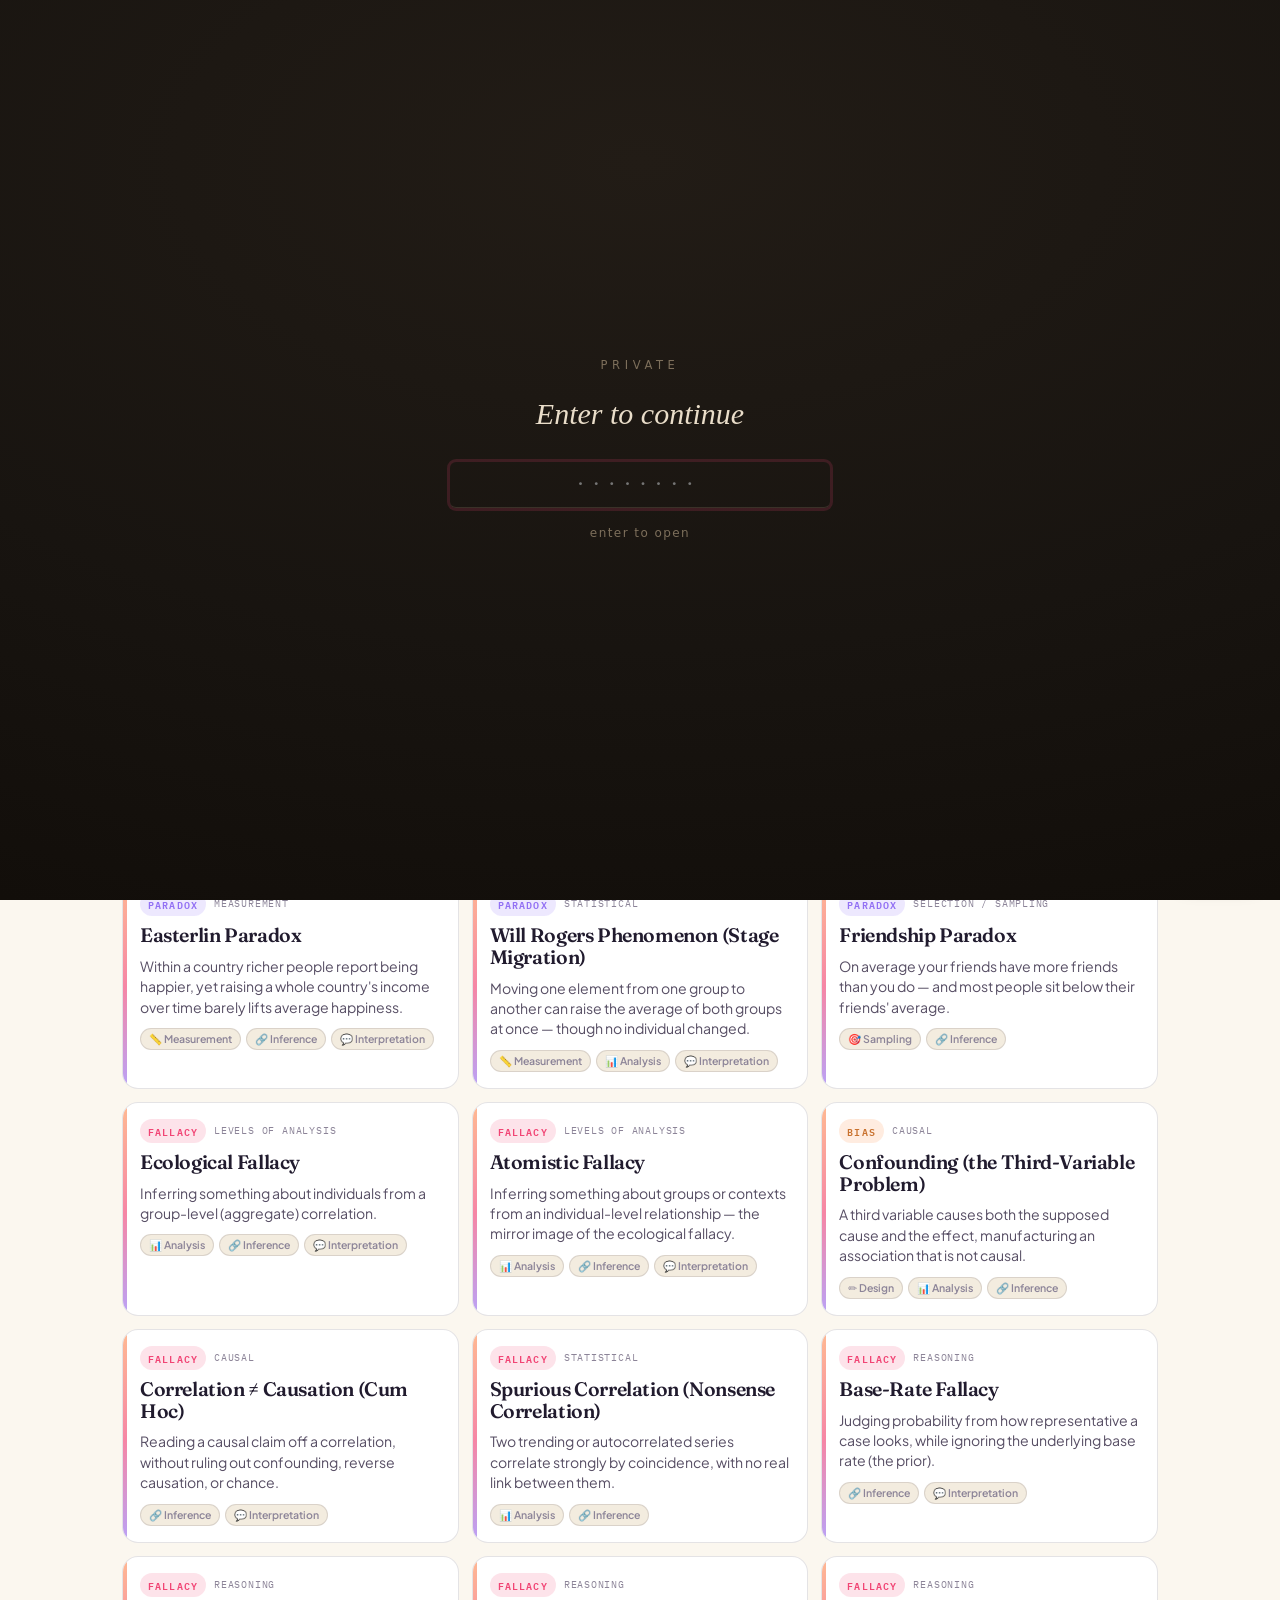
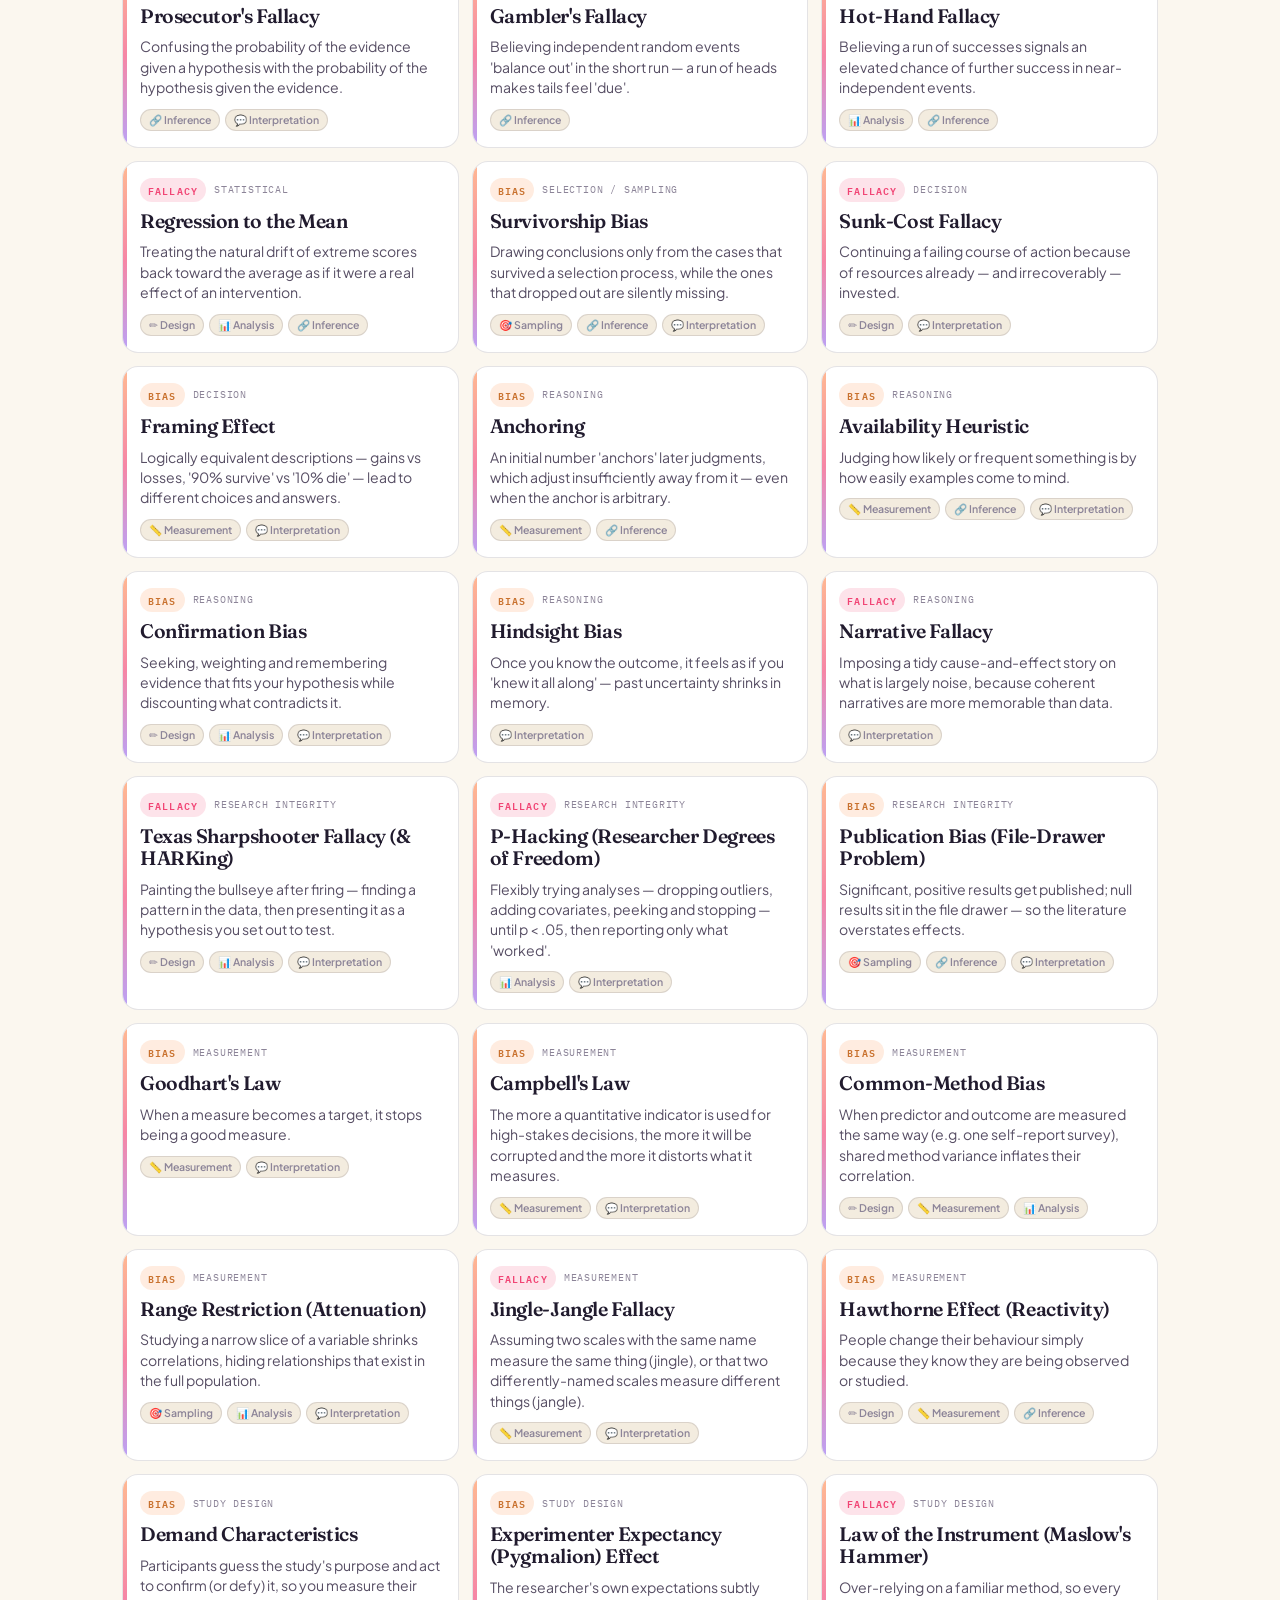
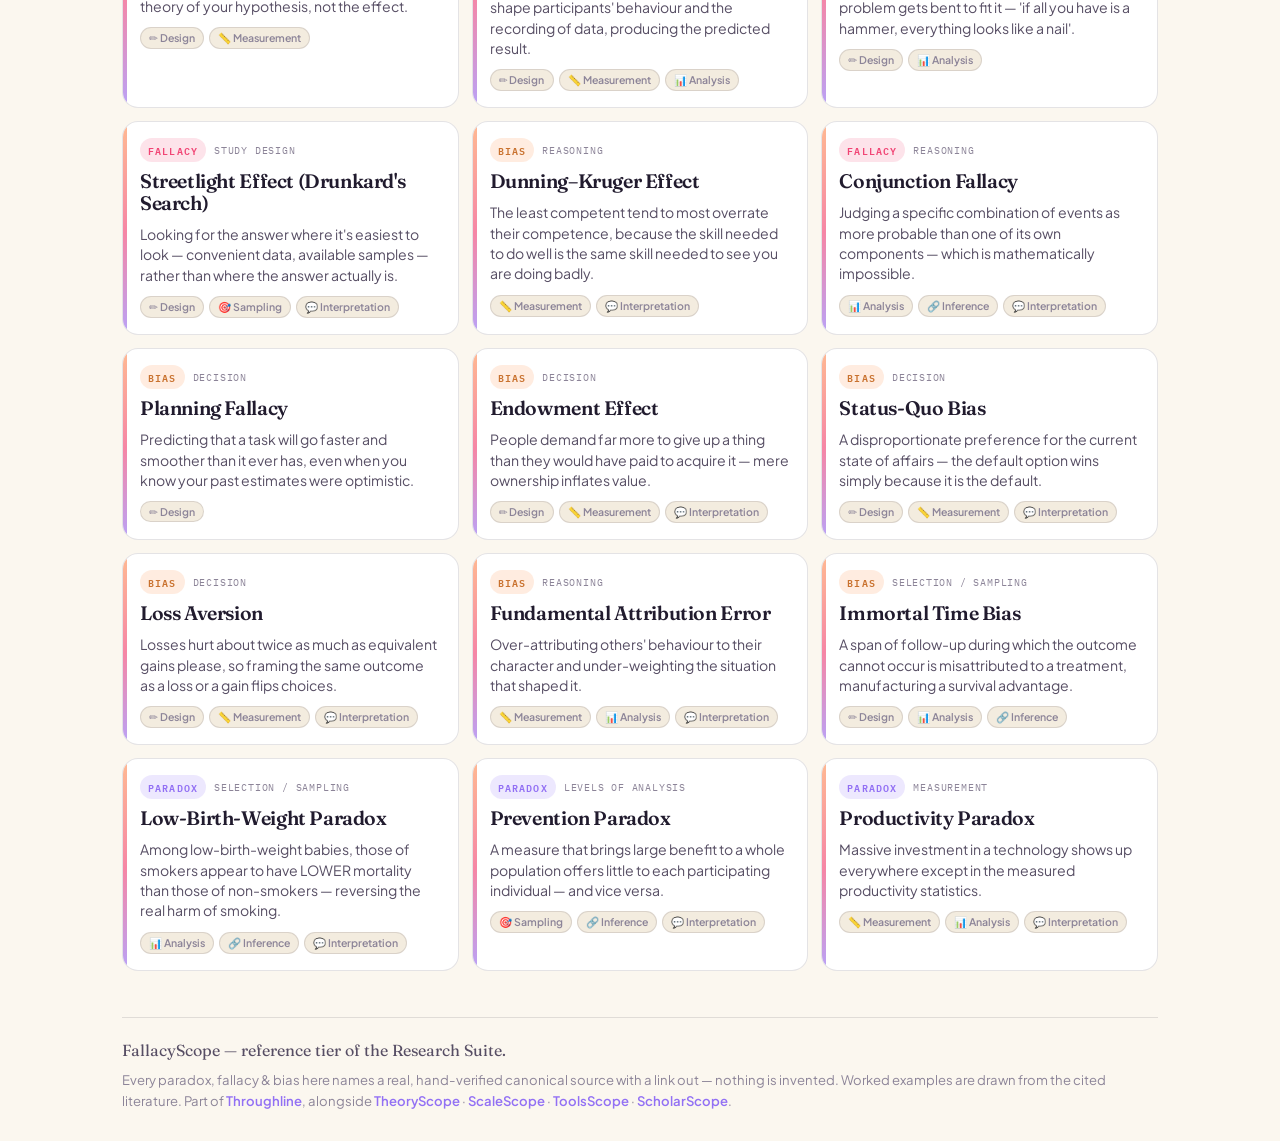
==== index.html @ 3a898a61 "syed-dynamic v3: gradient-CTA sheen sweep (suite grammar, auto-detected) + brand focus ring on input" ====
<!doctype html>
<html lang="en" data-theme="light">
<head>
<meta charset="UTF-8" />
<meta name="viewport" content="width=device-width, initial-scale=1.0, viewport-fit=cover" />
<title>FallacyScope — Paradoxes & fallacies in research</title>
<meta name="description" content="A curated, fully-cited field guide to the paradoxes, fallacies and biases that bend social-science & management research — what each trap is, a real worked example, why it happens, and how to avoid it. Reference tier of the Research Suite." />
<meta name="theme-color" content="#FBF7EF" />
<link rel="canonical" href="https://syahmedu.github.io/fallacyscope/" />
<meta property="og:type" content="website" />
<meta property="og:title" content="FallacyScope — Paradoxes &amp; fallacies in research" />
<meta property="og:description" content="A curated, fully-cited field guide to the paradoxes, fallacies and biases that bend social-science &amp; management research — what each trap is, a real example, why it happens, and how to avoid it." />
<meta property="og:url" content="https://syahmedu.github.io/fallacyscope/" />
<meta property="og:site_name" content="Syed Asrar" />
<meta name="twitter:card" content="summary" />
<meta name="twitter:title" content="FallacyScope — Paradoxes &amp; fallacies in research" />
<meta name="twitter:description" content="A fully-cited field guide to the paradoxes, fallacies &amp; biases that bend social-science &amp; management research." />
<meta name="robots" content="index, follow, max-image-preview:large" />
<meta name="author" content="Syed Ahmed" />
<script type="application/ld+json">
{
  "@context": "https://schema.org",
  "@type": "WebApplication",
  "name": "FallacyScope",
  "url": "https://syahmedu.github.io/fallacyscope/",
  "applicationCategory": "EducationalApplication",
  "operatingSystem": "Web browser",
  "description": "A curated, fully-cited field guide to the paradoxes, fallacies and biases that bend social-science and management research — what each trap is, a real worked example, why it happens, and how to avoid it.",
  "inLanguage": "en",
  "isAccessibleForFree": true,
  "author": { "@type": "Person", "name": "Syed Ahmed", "url": "https://syahmedu.github.io/nexus/" },
  "offers": { "@type": "Offer", "price": "0", "priceCurrency": "USD" }
}
</script>
<link rel="icon" href="data:image/svg+xml,<svg xmlns='http://www.w3.org/2000/svg' viewBox='0 0 32 32'><rect width='32' height='32' rx='9' fill='url(%23g)'/><text x='50%25' y='57%25' dominant-baseline='middle' text-anchor='middle' font-family='system-ui' font-weight='900' font-size='16' fill='white'>F</text><defs><linearGradient id='g' x1='0' y1='0' x2='1' y2='1'><stop offset='0%25' stop-color='%23FF9656'/><stop offset='52%25' stop-color='%23F14575'/><stop offset='100%25' stop-color='%239270F4'/></linearGradient></defs></svg>" type="image/svg+xml">
<link rel="preconnect" href="https://fonts.googleapis.com">
<link rel="preconnect" href="https://fonts.gstatic.com" crossorigin>
<link href="https://fonts.googleapis.com/css2?family=Fraunces:ital,opsz,wght,SOFT,WONK@0,9..144,400..700,0,0;1,9..144,400..600,0,1&family=Plus+Jakarta+Sans:wght@400;500;600;700;800&family=IBM+Plex+Mono:wght@400;500;600&display=swap" rel="stylesheet">
<style>
/* ════════════════════════════════════════════════════════════════
   FALLACYSCOPE — paradoxes & fallacies in social-science & management
   research. Single file, no build. Data in pitfalls.js — every entry
   is a real, hand-verified citation with a DOI/link out (nothing
   invented). Shares the Research-Suite "Throughline" design tokens.
   ════════════════════════════════════════════════════════════════ */
:root{
  --paper:#FBF7EF; --paper-2:#FFFFFF; --paper-3:#F3ECDF;
  --ink:#211B2E; --ink-soft:#574E64; --ink-faint:#8C8498;
  --line:rgba(33,27,46,.12); --line-soft:rgba(33,27,46,.07);
  --coral:#FF9656; --magenta:#F14575; --violet:#9270F4;
  --grad:linear-gradient(135deg,#FF9656 0%,#F14575 52%,#9270F4 100%);
  --grad-soft:linear-gradient(135deg,rgba(255,150,86,.14),rgba(241,69,117,.12),rgba(146,112,244,.14));
  --shadow:0 1px 2px rgba(33,27,46,.05), 0 24px 60px -28px rgba(33,27,46,.35); --shadow-sm:0 1px 2px rgba(33,27,46,.04), 0 8px 24px -14px rgba(33,27,46,.3);
}
html[data-theme="dark"]{
  --paper:#14111C; --paper-2:#1C1827; --paper-3:#241F31;
  --ink:#F4EFF8; --ink-soft:#B8AEC6; --ink-faint:#7C7389;
  --line:rgba(255,255,255,.13); --line-soft:rgba(255,255,255,.07);
  --grad-soft:linear-gradient(135deg,rgba(255,150,86,.16),rgba(241,69,117,.13),rgba(146,112,244,.18));
  --shadow:0 1px 2px rgba(0,0,0,.5), 0 24px 60px -24px rgba(0,0,0,.7); --shadow-sm:0 1px 2px rgba(0,0,0,.4), 0 8px 24px -14px rgba(0,0,0,.6);
}
*{box-sizing:border-box;margin:0;padding:0;}
html{scroll-behavior:smooth;-webkit-text-size-adjust:100%;}
body{
  font-family:'Plus Jakarta Sans',system-ui,sans-serif; color:var(--ink);
  background:
    radial-gradient(58vmax 58vmax at 10% -10%,rgba(255,150,86,.06),transparent 60%),
    radial-gradient(52vmax 52vmax at 108% 14%,rgba(146,112,244,.07),transparent 60%),
    var(--paper);
  background-attachment:fixed;
  line-height:1.6; overflow-x:hidden; -webkit-font-smoothing:antialiased; min-height:100vh;
  transition:background .4s ease,color .4s ease;
}
body::before{
  content:'';position:fixed;inset:0;z-index:1;pointer-events:none;opacity:.035;mix-blend-mode:multiply;
  background-image:url("data:image/svg+xml,%3Csvg xmlns='http://www.w3.org/2000/svg' width='160' height='160'%3E%3Cfilter id='n'%3E%3CfeTurbulence type='fractalNoise' baseFrequency='.85' numOctaves='3'/%3E%3C/filter%3E%3Crect width='100%25' height='100%25' filter='url(%23n)'/%3E%3C/svg%3E");
}
html[data-theme="dark"] body::before{mix-blend-mode:screen;opacity:.05;}
a{color:inherit;text-decoration:none;}
::selection{background:var(--magenta);color:#fff;}
button:focus-visible,a:focus-visible,input:focus-visible{outline:3px solid var(--violet);outline-offset:2px;border-radius:6px;}
.skip-link{position:fixed;top:10px;left:10px;z-index:100000;transform:translateY(-160%);transition:transform .2s ease;background:#211B2E;color:#fff;padding:10px 16px;border-radius:10px;font-weight:700;text-decoration:none;}
.skip-link:focus{transform:translateY(0);outline:3px solid var(--violet);outline-offset:2px;}
.mono{font-family:'IBM Plex Mono',monospace;}
.wrap{max-width:1080px;margin:0 auto;padding:0 22px;position:relative;z-index:2;}

/* ── Brand bar ─────────────────────────────────────────────── */
.bar{
  position:sticky;top:0;z-index:50;display:flex;align-items:center;gap:12px;
  padding:9px 22px;background:color-mix(in srgb,var(--paper) 82%,transparent);
  backdrop-filter:blur(20px) saturate(160%);border-bottom:1px solid var(--line);
}
.s-mark{width:30px;height:30px;border-radius:9px;background:var(--grad);display:grid;place-items:center;
  color:#fff;font-weight:900;font-size:15px;box-shadow:0 4px 14px -4px rgba(241,69,117,.6);animation:glow 4s ease-in-out infinite;}
@keyframes glow{0%,100%{box-shadow:0 4px 14px -4px rgba(241,69,117,.5);}50%{box-shadow:0 4px 22px -2px rgba(146,112,244,.7);}}
.bar-name{font-weight:800;letter-spacing:-.01em;font-size:15px;}
.bar-name b{background:var(--grad);-webkit-background-clip:text;background-clip:text;-webkit-text-fill-color:transparent;}
.bar-tag{font-family:'IBM Plex Mono',monospace;font-size:.62rem;letter-spacing:.12em;text-transform:uppercase;color:var(--ink-faint);}
.bar-sp{flex:1;}
.bar-link{font-size:.78rem;font-weight:600;color:var(--ink-soft);padding:6px 11px;border-radius:999px;border:1px solid var(--line);transition:.15s;}
.bar-link:hover{color:var(--ink);border-color:var(--violet);}
.theme-btn{width:34px;height:34px;border-radius:999px;border:1px solid var(--line);background:var(--paper-2);cursor:pointer;font-size:15px;color:var(--ink);transition:.15s;}
.theme-btn:hover{border-color:var(--magenta);}

/* ── Hero ──────────────────────────────────────────────────── */
.hero{padding:46px 0 22px;}
.hero .kicker{font-family:'IBM Plex Mono',monospace;font-size:.72rem;letter-spacing:.16em;text-transform:uppercase;color:var(--magenta);margin-bottom:12px;}
.hero h1{font-family:'Fraunces',serif;font-weight:600;letter-spacing:-.025em;font-size:clamp(2rem,5vw,3.1rem);line-height:1.04;max-width:18ch;font-optical-sizing:auto;text-wrap:balance;}
.hero h1 .hl{font-style:italic;font-weight:500;font-variation-settings:'SOFT' 100,'WONK' 1;background:var(--grad);-webkit-background-clip:text;background-clip:text;-webkit-text-fill-color:transparent;}
.hero p{margin-top:14px;color:var(--ink-soft);font-size:1.05rem;max-width:62ch;}

/* ── Controls ──────────────────────────────────────────────── */
.controls{margin:18px 0 8px;display:flex;flex-direction:column;gap:14px;}
.row{display:flex;gap:10px;align-items:center;flex-wrap:wrap;}
.row.between{justify-content:space-between;}
.seg{display:inline-flex;background:var(--paper-3);border:1px solid var(--line);border-radius:999px;padding:3px;gap:2px;flex-wrap:wrap;}
.seg button{border:0;background:transparent;cursor:pointer;font-family:inherit;font-weight:700;font-size:.82rem;color:var(--ink-soft);padding:7px 16px;border-radius:999px;transition:.15s;}
.seg button.on{background:var(--paper-2);color:var(--ink);box-shadow:var(--shadow-sm);}
.seg button:hover:not(.on){color:var(--ink);}
.lbl{font-family:'IBM Plex Mono',monospace;font-size:.7rem;letter-spacing:.1em;text-transform:uppercase;color:var(--ink-faint);}
.chips{display:flex;gap:7px;flex-wrap:wrap;}
.chip{border:1px solid var(--line);background:var(--paper-2);color:var(--ink-soft);cursor:pointer;font-family:inherit;font-weight:600;font-size:.8rem;padding:6px 13px;border-radius:999px;transition:.15s;}
.chip:hover{border-color:var(--violet);color:var(--ink);}
.chip.on{background:var(--grad);color:#fff;border-color:transparent;}
.input{width:100%;font-family:inherit;font-size:.95rem;color:var(--ink);background:var(--paper-2);border:1px solid var(--line);border-radius:12px;padding:12px 14px;outline:none;transition:.15s;}
.input:focus{border-color:var(--magenta);box-shadow:0 0 0 3px rgba(241,69,117,.12);}
.search{flex:1 1 300px;max-width:520px;}

/* ── Browse grid ───────────────────────────────────────────── */
.count{font-family:'IBM Plex Mono',monospace;font-size:.72rem;letter-spacing:.06em;color:var(--ink-faint);margin:6px 0 2px;}
.grid{display:grid;grid-template-columns:repeat(auto-fill,minmax(300px,1fr));gap:13px;margin-top:8px;}
.card{display:flex;flex-direction:column;gap:9px;text-align:left;background:var(--paper-2);border:1px solid var(--line);border-radius:16px;padding:16px 17px;cursor:pointer;transition:.16s;font-family:inherit;color:var(--ink);position:relative;overflow:hidden;}
.card::before{content:'';position:absolute;left:0;top:0;bottom:0;width:4px;background:var(--grad);opacity:.65;}
.card:hover{border-color:var(--violet);transform:translateY(-2px);box-shadow:var(--shadow-sm),0 12px 30px -18px rgba(146,112,244,.35);}
.card-eyebrow{display:flex;align-items:center;gap:8px;flex-wrap:wrap;}
.k-pill{font-family:'IBM Plex Mono',monospace;font-size:.6rem;letter-spacing:.12em;text-transform:uppercase;font-weight:600;padding:3px 8px;border-radius:999px;}
.k-paradox{background:rgba(146,112,244,.16);color:var(--violet);}
.k-fallacy{background:rgba(241,69,117,.15);color:var(--magenta);}
.k-bias{background:rgba(255,150,86,.18);color:#C9722F;}
html[data-theme="dark"] .k-bias{color:#FFB082;}
.fam{font-family:'IBM Plex Mono',monospace;font-size:.62rem;letter-spacing:.08em;text-transform:uppercase;color:var(--ink-faint);}
.card-title{font-family:'Fraunces',serif;font-weight:600;font-size:1.22rem;letter-spacing:-.02em;line-height:1.12;}
.card-trap{font-size:.88rem;color:var(--ink-soft);line-height:1.45;}
.stage-row{display:flex;gap:5px;flex-wrap:wrap;margin-top:2px;}
.stage-tag{font-size:.66rem;font-weight:600;padding:3px 8px;border-radius:999px;background:var(--paper-3);border:1px solid var(--line);color:var(--ink-faint);}
.empty{text-align:center;color:var(--ink-faint);padding:46px 0;font-size:.92rem;}

/* ── Quiz ──────────────────────────────────────────────────── */
.quiz{max-width:680px;margin:8px auto 0;}
.quiz-head{display:flex;align-items:center;justify-content:space-between;margin-bottom:14px;}
.quiz-prompt{font-family:'IBM Plex Mono',monospace;font-size:.72rem;letter-spacing:.12em;text-transform:uppercase;color:var(--magenta);font-weight:600;}
.quiz-score{font-family:'IBM Plex Mono',monospace;font-size:.8rem;color:var(--ink-soft);}
.quiz-trap{font-family:'Fraunces',serif;font-size:1.4rem;line-height:1.3;letter-spacing:-.01em;color:var(--ink);background:var(--grad-soft);border:1px solid var(--line);border-radius:16px;padding:20px 22px;margin-bottom:16px;}
.quiz-opts{display:grid;grid-template-columns:1fr 1fr;gap:10px;}
@media(max-width:560px){.quiz-opts{grid-template-columns:1fr;}}
.quiz-opt{text-align:left;font-family:inherit;font-weight:600;font-size:.92rem;color:var(--ink);background:var(--paper-2);border:1px solid var(--line);border-radius:12px;padding:13px 16px;cursor:pointer;transition:.15s;}
.quiz-opt:hover:not(:disabled){border-color:var(--violet);transform:translateY(-1px);}
.quiz-opt:disabled{cursor:default;}
.quiz-opt.correct{background:rgba(27,138,90,.14);border-color:#1b8a5a;color:#1b8a5a;}
.quiz-opt.wrong{background:rgba(241,69,117,.12);border-color:var(--magenta);color:var(--magenta);}
.quiz-fb{font-weight:700;font-size:1.02rem;margin:18px 0 10px;}
.quiz-fb.ok{color:#1b8a5a;} .quiz-fb.no{color:var(--magenta);}
.quiz-fb strong{font-family:'Fraunces',serif;}
.quiz-rev{font-size:.9rem;color:var(--ink-soft);line-height:1.55;margin:8px 0;padding-left:12px;border-left:2px solid var(--line);}
.quiz-rl{display:inline-block;font-family:'IBM Plex Mono',monospace;font-size:.62rem;letter-spacing:.1em;text-transform:uppercase;color:var(--ink-faint);font-weight:600;margin-right:7px;}
.quiz-actions{display:flex;gap:8px;margin-top:16px;}
.quiz-next{font-family:inherit;font-weight:700;font-size:.86rem;color:#fff;background:var(--grad);border:0;border-radius:999px;padding:9px 20px;cursor:pointer;}
.quiz-next:hover{opacity:.92;}

/* ── By-stage view ─────────────────────────────────────────── */
.stage-sec{margin-top:22px;}
.stage-head{display:flex;align-items:baseline;gap:10px;margin-bottom:10px;border-bottom:1px solid var(--line);padding-bottom:7px;}
.stage-head h3{font-family:'Fraunces',serif;font-weight:600;font-size:1.3rem;letter-spacing:-.02em;}
.stage-head .n{font-family:'IBM Plex Mono',monospace;font-size:.72rem;color:var(--ink-faint);}
.stage-head .desc{font-size:.82rem;color:var(--ink-soft);margin-left:auto;text-align:right;max-width:40ch;}
.mini-list{display:flex;flex-direction:column;gap:7px;}
.mini{display:flex;align-items:center;gap:11px;text-align:left;background:var(--paper-2);border:1px solid var(--line);border-radius:12px;padding:11px 14px;cursor:pointer;transition:.15s;font-family:inherit;color:var(--ink);}
.mini:hover{border-color:var(--violet);transform:translateX(2px);}
.mini .mk{flex:1;min-width:0;}
.mini .mt{font-weight:700;font-size:.95rem;letter-spacing:-.01em;}
.mini .mtrap{font-size:.8rem;color:var(--ink-soft);white-space:nowrap;overflow:hidden;text-overflow:ellipsis;}

/* ── Modal ─────────────────────────────────────────────────── */
.scrim{position:fixed;inset:0;z-index:100;background:rgba(20,14,30,.5);backdrop-filter:blur(3px);display:none;align-items:flex-start;justify-content:center;padding:40px 16px;overflow-y:auto;}
.scrim.show{display:flex;}
.modal{background:var(--paper);border:1px solid var(--line);border-radius:20px;box-shadow:var(--shadow);max-width:680px;width:100%;padding:26px 28px 32px;position:relative;animation:rise .25s ease;}
@keyframes rise{from{opacity:0;transform:translateY(14px);}to{opacity:1;transform:none;}}
.modal-x{position:absolute;top:16px;right:16px;width:32px;height:32px;border-radius:999px;border:1px solid var(--line);background:var(--paper-2);color:var(--ink-soft);cursor:pointer;font-size:17px;line-height:1;z-index:2;}
.modal-x:hover{border-color:var(--magenta);color:var(--magenta);}
.m-eyebrow{display:flex;align-items:center;gap:9px;flex-wrap:wrap;margin-bottom:6px;}
.m-title{font-family:'Fraunces',serif;font-weight:600;font-size:1.7rem;letter-spacing:-.02em;line-height:1.1;padding-right:30px;}
.m-trap{font-size:1.02rem;color:var(--ink);margin:10px 0 4px;line-height:1.5;font-weight:500;}
.m-sec{margin-top:18px;}
.m-sec h4{font-family:'IBM Plex Mono',monospace;font-size:.7rem;letter-spacing:.12em;text-transform:uppercase;color:var(--ink-faint);margin-bottom:7px;display:flex;align-items:center;gap:7px;}
.m-sec p{font-size:.94rem;color:var(--ink-soft);line-height:1.6;}
.m-sec.antidote{background:var(--grad-soft);border:1px solid var(--line);border-radius:14px;padding:14px 16px;}
.m-sec.antidote h4{color:var(--magenta);}
.m-sec.antidote p{color:var(--ink);}
.stages-full{display:flex;gap:6px;flex-wrap:wrap;}
.m-links{display:flex;flex-wrap:wrap;gap:8px;}
.m-link{font-size:.8rem;font-weight:600;padding:8px 13px;border-radius:999px;border:1px solid var(--line);color:var(--ink-soft);transition:.15s;display:inline-flex;align-items:center;gap:6px;}
.m-link:hover{border-color:var(--violet);color:var(--ink);transform:translateY(-1px);}
.related{display:flex;flex-wrap:wrap;gap:7px;}
.rel-btn{font-size:.82rem;font-weight:600;padding:6px 12px;border-radius:999px;border:1px solid var(--line);background:var(--paper-2);color:var(--ink-soft);cursor:pointer;font-family:inherit;transition:.15s;}
.rel-btn:hover{border-color:var(--magenta);color:var(--ink);}
.refs{list-style:none;display:flex;flex-direction:column;gap:10px;}
.ref{font-size:.84rem;color:var(--ink-soft);line-height:1.5;padding-left:14px;border-left:2px solid var(--line);}
.ref a{color:var(--violet);font-weight:600;border-bottom:1px solid transparent;}
.ref a:hover{border-bottom-color:var(--violet);}
.verify{font-size:.74rem;color:var(--ink-faint);font-style:italic;margin-top:10px;}

/* ── Footer ────────────────────────────────────────────────── */
.foot{margin:46px 0 30px;padding-top:20px;border-top:1px solid var(--line);font-size:.82rem;color:var(--ink-faint);line-height:1.6;}
.foot a{color:var(--violet);font-weight:600;}
.foot .big{font-family:'Fraunces',serif;font-size:1rem;color:var(--ink-soft);margin-bottom:6px;}

/* ── 2026-07 pass: hero stats · stage matrix · checklists · citation copy · print guide ── */
.hero-stats{display:flex;gap:8px;flex-wrap:wrap;margin-top:16px;}
.hstat{font-family:'IBM Plex Mono',monospace;font-size:.72rem;letter-spacing:.06em;border:1px solid var(--line);background:var(--paper-2);color:var(--ink-soft);border-radius:999px;padding:6px 13px;cursor:pointer;transition:.15s;font-weight:600;}
.hstat b{color:var(--ink);font-weight:700;}
.hstat:hover{border-color:var(--violet);color:var(--ink);}
.mx-wrap{margin:14px 0 4px;overflow-x:auto;}
.mx{border-collapse:collapse;min-width:480px;width:100%;}
.mx th,.mx td{border:1px solid var(--line);padding:8px 10px;text-align:center;font-size:.82rem;}
.mx th{font-family:'IBM Plex Mono',monospace;font-size:.64rem;letter-spacing:.1em;text-transform:uppercase;color:var(--ink-faint);background:var(--paper-3);}
.mx td.rowh{text-align:left;font-weight:700;font-size:.85rem;background:var(--paper-2);}
.mx td button{border:0;background:transparent;font:inherit;font-weight:700;color:var(--ink);cursor:pointer;width:100%;padding:2px 0;border-radius:8px;}
.mx td button:hover{background:var(--grad-soft);}
.mx td .z{color:var(--ink-faint);font-weight:400;}
.mx-note{font-size:.72rem;color:var(--ink-faint);margin-top:6px;}
.stage-tools{display:flex;gap:6px;}
.chk-btn{font-family:inherit;font-size:.7rem;font-weight:700;border:1px solid var(--line);background:var(--paper-2);color:var(--ink-soft);border-radius:999px;padding:4px 11px;cursor:pointer;transition:.15s;white-space:nowrap;}
.chk-btn:hover{border-color:var(--magenta);color:var(--magenta);}
.ref-copy{display:inline-flex;gap:6px;margin-top:4px;}
.copy-btn{font-family:'IBM Plex Mono',monospace;font-size:.62rem;letter-spacing:.06em;border:1px solid var(--line);background:var(--paper-2);color:var(--ink-faint);border-radius:999px;padding:3px 9px;cursor:pointer;transition:.15s;}
.copy-btn:hover{border-color:var(--violet);color:var(--ink);}
#fs-toast{position:fixed;bottom:20px;left:50%;transform:translate(-50%,8px);background:var(--ink);color:var(--paper);padding:8px 16px;border-radius:999px;font-size:.8rem;font-weight:700;opacity:0;pointer-events:none;transition:.25s;z-index:5000;}
#fs-toast.show{opacity:1;transform:translate(-50%,0);}
#printGuide{display:none;}
@media print{
  body.print-fg > :not(#printGuide){display:none !important;}
  body.print-fg::before{display:none !important;}
  body.print-fg{background:#fff !important;}
  body.print-fg #printGuide{display:block;font-family:Georgia,serif;color:#000;}
  #printGuide .pg-entry{page-break-inside:avoid;border-bottom:1px solid #999;padding:10px 0;}
  #printGuide h1{font-size:20px;margin:0 0 2px;}
  #printGuide .pg-sub{font-size:11px;color:#444;margin-bottom:10px;}
  #printGuide h2{font-size:14px;margin:0 0 2px;}
  #printGuide .pg-kind{font-size:9px;text-transform:uppercase;letter-spacing:.08em;color:#555;}
  #printGuide p{font-size:10.5px;line-height:1.45;margin:3px 0;}
  #printGuide .pg-lab{font-weight:700;}
  #printGuide .pg-ref{font-size:9px;color:#333;}
}

@media(max-width:560px){
  .hero{padding:34px 0 18px;}
  .stage-head .desc{display:none;}
  .modal{padding:22px 20px 28px;}
}
</style>
<!-- SYED-GATE · entry password, re-locks every load · injected by research-suite/tools/gate/inject.mjs -->
<script>(function(){"use strict";
if(window.__syedGate)return;window.__syedGate=1;
var PASS="29071993";
function mk(){
 if(document.getElementById("syed-gate"))return;
 var ov=document.createElement("div");ov.id="syed-gate";
 ov.setAttribute("role","dialog");ov.setAttribute("aria-modal","true");ov.setAttribute("aria-label","Password required");
 ov.style.cssText="position:fixed;inset:0;z-index:2147483647;display:flex;align-items:center;justify-content:center;background:radial-gradient(120% 90% at 50% 18%,#221c16 0%,#181410 60%,#120e0a 100%);color:#e9ddc9;font-family:system-ui,-apple-system,BlinkMacSystemFont,sans-serif;-webkit-font-smoothing:antialiased;padding:24px";
 var box=document.createElement("div");box.style.cssText="width:min(380px,86vw);text-align:center";
 box.innerHTML="<div style='font-size:11.5px;letter-spacing:.4em;text-transform:uppercase;color:#7d6f5b;margin-bottom:24px'>private</div><div style='font:italic 400 30px/1.2 Georgia,serif;margin-bottom:30px'>Enter to continue</div><input id='syed-gate-i' inputmode='numeric' autocomplete='off' autocapitalize='off' spellcheck='false' aria-label='password' placeholder='········' maxlength='24' style='width:100%;background:transparent;border:0;border-bottom:1px solid #3a3128;color:#e9ddc9;font:400 24px/1 Georgia,serif;text-align:center;letter-spacing:.4em;padding:8px 0 10px;outline:none;caret-color:#bb6a57'/><div id='syed-gate-h' style='margin-top:18px;font-size:12px;letter-spacing:.12em;color:#7d6f5b;height:16px'>enter to open</div>";
 ov.appendChild(box);(document.body||document.documentElement).appendChild(ov);
 var html=document.documentElement,prev=html.style.overflow;html.style.overflow="hidden";
 var inp=box.querySelector("#syed-gate-i"),hint=box.querySelector("#syed-gate-h");
 function ok(){html.style.overflow=prev;if(ov.parentNode)ov.parentNode.removeChild(ov);}
 function tryit(){var v=(inp.value||"").trim();if(v===PASS){ok();return;}if(v.length>=PASS.length){hint.textContent="not quite";inp.value="";inp.style.borderBottomColor="#9c4a3c";setTimeout(function(){hint.textContent="enter to open";inp.style.borderBottomColor="#3a3128";},800);}}
 inp.addEventListener("input",function(){if((inp.value||"").trim().length>=PASS.length)tryit();});
 inp.addEventListener("keydown",function(e){if(e.key==="Enter")tryit();});
 setTimeout(function(){try{inp.focus();}catch(e){}},50);
}
mk();if(document.readyState==="loading")document.addEventListener("DOMContentLoaded",mk);
})();</script>
<!-- /SYED-GATE -->
<!-- SYED-PWA -->
<link rel="manifest" href="manifest.webmanifest">
<link rel="apple-touch-icon" href="icon.svg">
<meta name="mobile-web-app-capable" content="yes">
<meta name="apple-mobile-web-app-capable" content="yes">
<meta name="apple-mobile-web-app-status-bar-style" content="default">
<meta name="apple-mobile-web-app-title" content="FallacyScope">
<!-- /SYED-PWA -->
<style id="syed-wave3">@media (prefers-reduced-motion:no-preference){.hero h1 .hl{background-size:220% 220%;animation:sydGradDrift 9s ease-in-out infinite alternate}@keyframes sydGradDrift{from{background-position:0% 50%}to{background-position:100% 50%}}}</style>
</head>
<body>
<a class="skip-link" href="#main">Skip to content</a>

<div class="bar">
  <div class="s-mark">F</div>
  <div>
    <div class="bar-name">Fallacy<b>Scope</b></div>
    <div class="bar-tag">Research Suite · reference</div>
  </div>
  <div class="bar-sp"></div>
  <a class="bar-link" href="https://syahmedu.github.io/research-suite/" target="_blank" rel="noopener">← Research Suite</a>
  <button class="theme-btn" id="themeBtn" title="Toggle theme" aria-label="Toggle theme">◐</button>
</div>

<main class="wrap" id="main" tabindex="-1">
<style id="syed-hero-motion">@media (prefers-reduced-motion:no-preference){.hero>*{opacity:0;animation:syedHeroRise .7s cubic-bezier(.22,1,.36,1) both}.hero>*:nth-child(1){animation-delay:.04s}.hero>*:nth-child(2){animation-delay:.13s}.hero>*:nth-child(3){animation-delay:.22s}.hero>*:nth-child(4){animation-delay:.31s}.hero>*:nth-child(5){animation-delay:.40s}.hero>*:nth-child(6){animation-delay:.49s}}@keyframes syedHeroRise{from{opacity:0;transform:translateY(16px)}to{opacity:1;transform:translateY(0)}}</style>
  <section class="hero">
    <div class="kicker">Paradoxes · Fallacies · Biases</div>
    <h1>The ways research <span class="hl">reasoning goes wrong</span>.</h1>
    <p>A curated field guide to the paradoxes, fallacies and biases that bend social-science &amp; management research. Each entry: what the trap is, a real worked example, why it happens, and how to avoid it — every one hand-cited to a canonical source you can verify.</p>
    <div class="hero-stats" id="heroStats"></div>
  </section>

  <section class="controls">
    <div class="row between">
      <div class="seg" id="modeSeg">
        <button data-mode="browse" class="on">🗂 Browse</button>
        <button data-mode="stage">🧭 By research stage</button>
        <button data-mode="quiz">🎯 Quiz</button>
      </div>
      <input class="input search" id="search" type="search" placeholder="Search traps, examples, synonyms…" autocomplete="off" />
      <button class="chip" id="printBtn" title="Print the current selection as a compact pocket field guide (or save as PDF)">🖨 Field guide</button>
    </div>

    <div id="filters">
      <div class="row">
        <span class="lbl">Type</span>
        <div class="chips" id="kindChips"></div>
      </div>
      <div class="row" style="margin-top:8px">
        <span class="lbl">Family</span>
        <div class="chips" id="famChips"></div>
      </div>
    </div>
  </section>

  <div class="count" id="count"></div>
  <div id="view"></div>

  <div class="foot">
    <div class="big">FallacyScope — reference tier of the Research Suite.</div>
    Every paradox, fallacy &amp; bias here names a real, hand-verified canonical source with a link out — nothing is invented. Worked examples are drawn from the cited literature.
    Part of <a href="https://syahmedu.github.io/research-suite/" target="_blank" rel="noopener">Throughline</a>, alongside
    <a href="https://theoryscope.vercel.app/" target="_blank" rel="noopener">TheoryScope</a> ·
    <a href="https://scalescope.vercel.app/" target="_blank" rel="noopener">ScaleScope</a> ·
    <a href="https://toolsscope.vercel.app/" target="_blank" rel="noopener">ToolsScope</a> ·
    <a href="https://syahmedu.github.io/scholarscope/" target="_blank" rel="noopener">ScholarScope</a>.
  </div>
</main>

<!-- Detail modal -->
<div class="scrim" id="scrim" role="dialog" aria-modal="true">
  <div class="modal" id="modal"></div>
</div>

<!-- Print-only pocket field guide (filled on demand) -->
<div id="printGuide" aria-hidden="true"></div>

<script src="pitfalls.js"></script>
<script>
/* ════════════════════════════════════════════════════════════════
   FALLACYSCOPE app. Data: window.PITFALLS (pitfalls.js).
   ════════════════════════════════════════════════════════════════ */
const DATA = window.PITFALLS || [];

const STAGE_LABELS = {
  design:        { label:'Design',        icon:'✏️', desc:'How the study is set up before any data exists.' },
  sampling:      { label:'Sampling',      icon:'🎯', desc:'Who or what gets into the sample — and who is missing.' },
  measurement:   { label:'Measurement',   icon:'📏', desc:'What the numbers actually capture.' },
  analysis:      { label:'Analysis',      icon:'📊', desc:'Running and modelling the data.' },
  inference:     { label:'Inference',     icon:'🔗', desc:'What the results are taken to imply.' },
  interpretation:{ label:'Interpretation',icon:'💬', desc:'The story told about the findings.' }
};
const STAGE_ORDER = ['design','sampling','measurement','analysis','inference','interpretation'];

const FAMILY_LABELS = {
  statistical:'Statistical', causal:'Causal', selection:'Selection / sampling',
  measurement:'Measurement', levels:'Levels of analysis', reasoning:'Reasoning',
  decision:'Decision', design:'Study design', integrity:'Research integrity'
};

const SUITE = {
  toolsscope:  { base:'https://toolsscope.vercel.app/',  param:'plan' },
  theoryscope: { base:'https://theoryscope.vercel.app/', param:'q'    },
  researchflow:{ base:'https://researchflow.vercel.app/',param:'idea' }
};

const $ = s => document.querySelector(s);
const esc = s => (s==null?'':String(s)).replace(/[&<>"]/g,c=>({'&':'&amp;','<':'&lt;','>':'&gt;','"':'&quot;'}[c]));
const byId = id => DATA.find(p => p.id === id);
const suiteUrl = l => { const c = SUITE[l.tool]; if(!c) return '#'; return c.base + '?' + c.param + '=' + encodeURIComponent(l.arg||''); };

const state = { mode:'browse', kind:'all', family:'all', q:'' };

/* ── Theme (shared with the suite via localStorage 'syed-theme') ── */
const themeBtn = $('#themeBtn');
function applyTheme(t){ document.documentElement.setAttribute('data-theme',t); try{localStorage.setItem('syed-theme',t);}catch(e){} }
applyTheme((()=>{ try{return localStorage.getItem('syed-theme')||'light';}catch(e){return 'light';} })());
themeBtn.onclick = ()=> applyTheme(document.documentElement.getAttribute('data-theme')==='dark'?'light':'dark');

/* ── Build filter chips ── */
function buildChips(){
  const kinds = [['all','All'],['paradox','Paradoxes'],['fallacy','Fallacies'],['bias','Biases']];
  $('#kindChips').innerHTML = kinds.map(([v,t])=>
    `<button class="chip${state.kind===v?' on':''}" data-kind="${v}">${t}</button>`).join('');
  const fams = ['all', ...Array.from(new Set(DATA.map(p=>p.family)))];
  $('#famChips').innerHTML = fams.map(v=>
    `<button class="chip${state.family===v?' on':''}" data-fam="${v}">${v==='all'?'All':esc(FAMILY_LABELS[v]||v)}</button>`).join('');
}
$('#kindChips').addEventListener('click', e=>{ const b=e.target.closest('button'); if(!b)return; state.kind=b.dataset.kind; buildChips(); render(); });
$('#famChips').addEventListener('click', e=>{ const b=e.target.closest('button'); if(!b)return; state.family=b.dataset.fam; buildChips(); render(); });

/* ── Mode + search ── */
$('#modeSeg').addEventListener('click', e=>{ const b=e.target.closest('button'); if(!b)return;
  state.mode=b.dataset.mode;
  $('#modeSeg').querySelectorAll('button').forEach(x=>x.classList.toggle('on',x===b));
  render();
});
$('#search').addEventListener('input', e=>{ state.q=e.target.value.trim().toLowerCase(); render(); });

/* ── Search aliases: established alternate names ONLY (each is the standard
     synonym used in the cited literature — no invented terminology). ── */
const ALIASES = {
  'simpsons-paradox':['yule-simpson effect','amalgamation paradox'],
  'berksons-paradox':['collider bias','admission-rate bias'],
  'ecological-fallacy':['aggregation bias'],
  'atomistic-fallacy':['individualistic fallacy'],
  'base-rate-fallacy':['base rate neglect'],
  'prosecutors-fallacy':['transposed conditional'],
  'gamblers-fallacy':['monte carlo fallacy'],
  'regression-to-the-mean':['regression artifact','regression fallacy'],
  'survivorship-bias':['survival bias'],
  'sunk-cost-fallacy':['concorde fallacy','escalation of commitment'],
  'availability-heuristic':['availability bias'],
  'confirmation-bias':['myside bias'],
  'hindsight-bias':['knew-it-all-along effect','creeping determinism'],
  'texas-sharpshooter-harking':['harking','texas sharpshooter'],
  'p-hacking':['data dredging','data fishing','garden of forking paths','significance chasing'],
  'publication-bias':['file drawer problem'],
  'common-method-bias':['common method variance','cmv','mono-method bias'],
  'jingle-jangle':['jingle fallacy','jangle fallacy'],
  'hawthorne-effect':['observer effect'],
  'demand-characteristics':['good-subject effect'],
  'experimenter-expectancy':['rosenthal effect','observer-expectancy effect'],
  'law-of-the-instrument':["maslow's hammer",'golden hammer'],
  'conjunction-fallacy':['linda problem'],
  'fundamental-attribution-error':['correspondence bias'],
  'immortal-time-bias':['guarantee-time bias'],
  'lbw-paradox':['low birth-weight paradox','birth-weight paradox'],
  'will-rogers-phenomenon':['stage migration'],
  'easterlin-paradox':['happiness-income paradox'],
  'streetlight-effect':["drunkard's search"],
  'range-restriction':['restriction of range'],
  'status-quo-bias':['default bias'],
  'productivity-paradox':['solow paradox'],
  'correlation-not-causation':['cum hoc ergo propter hoc'],
  'confounding':['omitted variable bias','third-variable problem'],
  'anchoring':['anchoring effect','anchoring and adjustment']
};

/* ── Filtering ── */
function filtered(){
  return DATA.filter(p=>{
    if(state.kind!=='all' && p.kind!==state.kind) return false;
    if(state.family!=='all' && p.family!==state.family) return false;
    if(state.q){
      const hay = (p.name+' '+p.trap+' '+p.example+' '+p.why+' '+p.antidote+' '
        +(FAMILY_LABELS[p.family]||p.family)+' '+(ALIASES[p.id]||[]).join(' ')).toLowerCase();
      if(!hay.includes(state.q)) return false;
    }
    return true;
  });
}

/* ── Copy helper + toast ── */
let _toastEl,_toastT;
function fsToast(m){
  if(!_toastEl){_toastEl=document.createElement('div');_toastEl.id='fs-toast';document.body.appendChild(_toastEl);}
  _toastEl.textContent=m;_toastEl.classList.add('show');
  clearTimeout(_toastT);_toastT=setTimeout(()=>_toastEl.classList.remove('show'),1800);
}
function copyText(t,msg){
  (navigator.clipboard?navigator.clipboard.writeText(t):Promise.reject())
    .then(()=>fsToast(msg||'Copied'),()=>fsToast('Copy blocked by the browser'));
}

/* ── Card markup ── */
function cardHTML(p){
  const stages = p.stages.map(s=>`<span class="stage-tag">${STAGE_LABELS[s]?.icon||''} ${esc(STAGE_LABELS[s]?.label||s)}</span>`).join('');
  return `<button class="card" data-open="${p.id}">
    <div class="card-eyebrow">
      <span class="k-pill k-${p.kind}">${p.kind}</span>
      <span class="fam">${esc(FAMILY_LABELS[p.family]||p.family)}</span>
    </div>
    <div class="card-title">${esc(p.name)}</div>
    <div class="card-trap">${esc(p.trap)}</div>
    <div class="stage-row">${stages}</div>
  </button>`;
}

/* ── Render ── */
function render(){
  const quiz = state.mode==='quiz';
  $('#filters').style.display = quiz ? 'none' : '';
  $('#search').style.display = quiz ? 'none' : '';
  if(quiz){ $('#count').textContent=''; quizNew(); return; }

  const list = filtered();
  const view = $('#view'), count = $('#count');
  $('#filters').style.display = state.mode==='browse' ? '' : '';

  if(state.mode==='browse'){
    count.textContent = `${list.length} of ${DATA.length} ${list.length===1?'entry':'entries'}`;
    view.innerHTML = list.length
      ? `<div class="grid">${list.map(cardHTML).join('')}</div>`
      : `<div class="empty">No traps match these filters. <button class="rel-btn" onclick="resetFilters()">Clear filters</button></div>`;
  } else {
    // By research stage — a trap appears under every stage it bites.
    count.textContent = `${list.length} ${list.length===1?'entry':'entries'} across the research lifecycle`;
    let html = stageMatrixHTML(list);
    for(const s of STAGE_ORDER){
      const inStage = list.filter(p=>p.stages.includes(s));
      if(!inStage.length) continue;
      const meta = STAGE_LABELS[s];
      html += `<section class="stage-sec" id="ss-${s}">
        <div class="stage-head">
          <h3>${meta.icon} ${esc(meta.label)}</h3>
          <span class="n">${inStage.length}</span>
          <span class="stage-tools"><button class="chk-btn" data-chk="${s}" title="Copy this stage's pitfalls as a markdown checklist">⎘ Checklist</button></span>
          <span class="desc">${esc(meta.desc)}</span>
        </div>
        <div class="mini-list">${inStage.map(p=>`
          <button class="mini" data-open="${p.id}">
            <span class="k-pill k-${p.kind}">${p.kind}</span>
            <span class="mk"><span class="mt">${esc(p.name)}</span><div class="mtrap">${esc(p.trap)}</div></span>
          </button>`).join('')}</div>
      </section>`;
    }
    view.innerHTML = html || `<div class="empty">No traps match these filters. <button class="rel-btn" onclick="resetFilters()">Clear filters</button></div>`;
  }
}
function resetFilters(){ state.kind='all'; state.family='all'; state.q=''; $('#search').value=''; buildChips(); render(); }

/* ── Stage × type matrix — counts from the filtered set; click drills in ── */
function stageMatrixHTML(list){
  const kinds = [['paradox','Paradoxes'],['fallacy','Fallacies'],['bias','Biases']];
  const rows = STAGE_ORDER.map(s=>{
    const cells = kinds.map(([k])=>{
      const n = list.filter(p=>p.stages.includes(s)&&p.kind===k).length;
      return `<td>${n?`<button data-mx="${s}|${k}" title="Filter to the ${n} ${k} ${n===1?'entry':'entries'} biting ${esc(STAGE_LABELS[s].label)}">${n}</button>`:'<span class="z">–</span>'}</td>`;
    }).join('');
    const tot = list.filter(p=>p.stages.includes(s)).length;
    return `<tr><td class="rowh">${STAGE_LABELS[s].icon} ${esc(STAGE_LABELS[s].label)}</td>${cells}<td><b>${tot}</b></td></tr>`;
  }).join('');
  return `<div class="mx-wrap"><table class="mx" aria-label="Pitfalls by research stage and type">
    <thead><tr><th>Stage</th><th>Paradoxes</th><th>Fallacies</th><th>Biases</th><th>All</th></tr></thead>
    <tbody>${rows}</tbody></table>
    <div class="mx-note">Counts from the ${list.length} entries matching the current filters — a trap counts under every stage it bites. Click a cell to filter.</div></div>`;
}

/* ── Per-stage markdown checklist (verbatim names + antidotes) ── */
function stageChecklist(s){
  const items = DATA.filter(p=>p.stages.includes(s));
  const meta = STAGE_LABELS[s];
  const md = `## ${meta.label} — pitfall checklist (FallacyScope)\n\n`
    + items.map(p=>`- [ ] **${p.name}** (${p.kind}) — ${p.antidote}`).join('\n')
    + `\n\n_${items.length} hand-cited traps · https://syahmedu.github.io/fallacyscope/_\n`;
  copyText(md, `${meta.label} checklist copied — ${items.length} items (markdown)`);
}
$('#view').addEventListener('click', e=>{
  const mx = e.target.closest('[data-mx]');
  if(mx){
    const [s,k] = mx.dataset.mx.split('|');
    state.kind = k; buildChips(); render();
    requestAnimationFrame(()=>document.getElementById('ss-'+s)?.scrollIntoView({behavior:'smooth',block:'start'}));
    return;
  }
  const chk = e.target.closest('[data-chk]');
  if(chk) stageChecklist(chk.dataset.chk);
});

/* ── Hero stat chips — real counts, click to filter ── */
(function(){
  const el = document.getElementById('heroStats'); if(!el) return;
  const n = k => DATA.filter(p=>p.kind===k).length;
  const sources = new Set(DATA.flatMap(p=>p.refs.map(r=>r.cite))).size;
  el.innerHTML = [['paradox','paradoxes'],['fallacy','fallacies'],['bias','biases']]
    .map(([k,pl])=>`<button class="hstat" data-kstat="${k}"><b>${n(k)}</b> ${pl}</button>`).join('')
    + `<button class="hstat" data-kstat="all"><b>${DATA.length}</b> traps · <b>${sources}</b> hand-verified sources</button>`;
  el.addEventListener('click', e=>{
    const b = e.target.closest('[data-kstat]'); if(!b) return;
    state.kind = b.dataset.kstat; state.mode = 'browse';
    $('#modeSeg').querySelectorAll('button').forEach(x=>x.classList.toggle('on',x.dataset.mode==='browse'));
    buildChips(); render();
    $('#count').scrollIntoView({behavior:'smooth',block:'center'});
  });
})();

/* ── Print field guide: the current selection, compact, verbatim ── */
function buildPrintGuide(){
  const list = state.mode==='quiz' ? DATA : filtered();
  const pg = document.getElementById('printGuide');
  pg.innerHTML = `<h1>FallacyScope — pocket field guide</h1>
    <div class="pg-sub">${list.length} of ${DATA.length} entries · every fact hand-cited · syahmedu.github.io/fallacyscope · printed ${new Date().toISOString().slice(0,10)}</div>`
    + list.map(p=>`<div class="pg-entry">
      <h2>${esc(p.name)}</h2>
      <div class="pg-kind">${esc(p.kind)} · ${esc(FAMILY_LABELS[p.family]||p.family)} · bites: ${p.stages.map(s=>STAGE_LABELS[s]?.label||s).join(', ')}</div>
      <p><span class="pg-lab">Trap.</span> ${esc(p.trap)}</p>
      <p><span class="pg-lab">Example.</span> ${esc(p.example)}</p>
      <p><span class="pg-lab">Why.</span> ${esc(p.why)}</p>
      <p><span class="pg-lab">Avoid.</span> ${esc(p.antidote)}</p>
      ${p.refs.map(r=>`<div class="pg-ref">${esc(r.cite)}${r.doi?' · doi.org/'+esc(r.doi):''}</div>`).join('')}
    </div>`).join('');
  document.body.classList.add('print-fg');
  window.print();
}
window.addEventListener('afterprint', ()=>document.body.classList.remove('print-fg'));
$('#printBtn')?.addEventListener('click', buildPrintGuide);

/* ── Quiz mode — "spot the trap" from the real entries ── */
const QUIZ = { correct:0, total:0, current:null, answered:false };
function shuffle(a){ a=a.slice(); for(let i=a.length-1;i>0;i--){ const j=Math.floor(Math.random()*(i+1)); [a[i],a[j]]=[a[j],a[i]]; } return a; }
function quizNew(){
  QUIZ.answered=false;
  const answer = DATA[Math.floor(Math.random()*DATA.length)];
  const same = DATA.filter(p=>p.kind===answer.kind && p.id!==answer.id);
  const pool = shuffle(same.length>=3 ? same : DATA.filter(p=>p.id!==answer.id));
  const opts = shuffle([answer, ...pool.slice(0,3)]);
  QUIZ.current = answer.id;
  // Two directions, both from the verbatim entries: trap→name and name→trap.
  QUIZ.reverse = Math.random() < 0.5;
  $('#view').innerHTML = `
    <div class="quiz">
      <div class="quiz-head">
        <span class="quiz-prompt">${QUIZ.reverse?'Which is the trap?':'Identify the trap'}</span>
        <span class="quiz-score">Score ${QUIZ.correct}/${QUIZ.total}</span>
      </div>
      <div class="quiz-trap">${QUIZ.reverse?esc(answer.name):'“'+esc(answer.trap)+'”'}</div>
      <div class="quiz-opts">
        ${opts.map(o=>`<button class="quiz-opt" onclick="quizAnswer('${o.id}')">${esc(QUIZ.reverse?o.trap:o.name)}</button>`).join('')}
      </div>
      <div id="quiz-feedback"></div>
    </div>`;
}
function quizAnswer(id){
  if(QUIZ.answered) return;
  QUIZ.answered=true; QUIZ.total++;
  const correct = id===QUIZ.current;
  if(correct) QUIZ.correct++;
  const ans = byId(QUIZ.current);
  document.querySelectorAll('.quiz-opt').forEach(b=>{
    b.disabled=true;
    const m = b.getAttribute('onclick').match(/'([^']+)'/);
    const bid = m && m[1];
    if(bid===QUIZ.current) b.classList.add('correct');
    else if(bid===id) b.classList.add('wrong');
  });
  $('#quiz-feedback').innerHTML = `
    <div class="quiz-fb ${correct?'ok':'no'}">${correct?'✓ Correct':'✗ Not quite'} — <strong>${esc(ans.name)}</strong></div>
    <div class="quiz-rev"><span class="quiz-rl">Example</span> ${esc(ans.example)}</div>
    <div class="quiz-rev"><span class="quiz-rl">Why</span> ${esc(ans.why)}</div>
    <div class="quiz-rev"><span class="quiz-rl">Avoid</span> ${esc(ans.antidote)}</div>
    <div class="quiz-actions">
      <button class="quiz-next" onclick="quizNext()">Next →</button>
      <button class="rel-btn" data-open="${ans.id}">Full entry</button>
    </div>`;
}
function quizNext(){ quizNew(); }

/* ── Open / close modal ── */
document.body.addEventListener('click', e=>{
  const opener = e.target.closest('[data-open]');
  if(opener){ openPitfall(opener.dataset.open); }
});
let CURRENT_P = null;
function openPitfall(id){
  const p = byId(id); if(!p) return;
  CURRENT_P = p;
  const stages = p.stages.map(s=>`<span class="stage-tag">${STAGE_LABELS[s]?.icon||''} ${esc(STAGE_LABELS[s]?.label||s)}</span>`).join('');
  const suiteLinks = [
    ...(p.links||[]).map(l=>`<a class="m-link" href="${esc(suiteUrl(l))}" target="_blank" rel="noopener">↗ ${esc(l.label)}</a>`),
    `<a class="m-link" href="https://syahmedu.github.io/syeds-research-book/?q=${encodeURIComponent(p.name)}" target="_blank" rel="noopener">📚 Search the 9,388-paper corpus for it</a>`
  ];
  const links = `<div class="m-sec"><h4>Connect it in the suite</h4><div class="m-links">${suiteLinks.join('')}</div></div>`;
  // Related = authored links PLUS computed backlinks (entries whose also[] points here).
  const rel = (p.also||[]).filter(rid=>byId(rid));
  const back = DATA.filter(r=>r.id!==p.id && (r.also||[]).includes(p.id) && !rel.includes(r.id)).map(r=>r.id);
  const relatedIds = [...rel, ...back];
  const related = relatedIds.length
    ? `<div class="m-sec"><h4>Related traps</h4><div class="related">${relatedIds.map(rid=>{
        const r=byId(rid); const isBack=back.includes(rid);
        return `<button class="rel-btn" data-open="${r.id}"${isBack?' title="That entry links back to this one"':''}>${isBack?'← ':''}${esc(r.name)}${isBack?'':' →'}</button>`;}).join('')}</div></div>` : '';
  const refs = `<div class="m-sec"><h4>Sources — verify each</h4><ul class="refs">${p.refs.map((r,i)=>
      `<li class="ref">${esc(r.cite)}${r.doi?` <a href="https://doi.org/${esc(r.doi)}" target="_blank" rel="noopener">doi.org/${esc(r.doi)}</a>`:''}
       <div class="ref-copy"><button class="copy-btn" data-copyref="${i}" title="Copy the citation verbatim">⎘ APA</button>${r.doi?`<button class="copy-btn" data-copydoi="${i}" title="Copy the doi.org link">⎘ DOI</button>`:''}</div></li>`).join('')}</ul>
      <div class="verify">Bibliographic facts are real and hand-checked; follow the link to confirm before citing.</div></div>`;

  $('#modal').innerHTML = `
    <button class="modal-x" id="modalX" aria-label="Close">✕</button>
    <div class="m-eyebrow">
      <span class="k-pill k-${p.kind}">${p.kind}</span>
      <span class="fam">${esc(FAMILY_LABELS[p.family]||p.family)}</span>
    </div>
    <div class="m-title">${esc(p.name)}</div>
    <button class="fp-play" data-play="${esc(p.id)}" title="Narrated scene-by-scene walkthrough — speaks only this hand-cited entry, verbatim">▶ Explainer — narrated</button>
    <div class="m-trap">${esc(p.trap)}</div>
    <div class="m-sec"><h4>📎 Worked example</h4><p>${esc(p.example)}</p></div>
    <div class="m-sec"><h4>🧠 Why it happens</h4><p>${esc(p.why)}</p></div>
    <div class="m-sec antidote"><h4>🛡 How to detect &amp; avoid</h4><p>${esc(p.antidote)}</p></div>
    <div class="m-sec"><h4>🧭 Where it bites</h4><div class="stages-full">${stages}</div></div>
    ${links}
    ${related}
    ${refs}`;
  $('#modalX').onclick = closeModal;
  $('#scrim').classList.add('show');
  document.body.style.overflow='hidden';
  if(location.hash !== '#/'+p.id) history.replaceState(null,'','#/'+p.id);
  $('#modal').scrollTop = 0;
}
function closeModal(){
  $('#scrim').classList.remove('show');
  document.body.style.overflow='';
  if(location.hash.startsWith('#/')) history.replaceState(null,'','#');
}
$('#scrim').addEventListener('click', e=>{ if(e.target===$('#scrim')) closeModal(); });
$('#modal').addEventListener('click', e=>{
  const a = e.target.closest('[data-copyref]');
  if(a && CURRENT_P){ const r = CURRENT_P.refs[+a.dataset.copyref]; copyText(r.cite + (r.doi?' https://doi.org/'+r.doi:''), 'APA citation copied — verbatim'); return; }
  const d = e.target.closest('[data-copydoi]');
  if(d && CURRENT_P){ const r = CURRENT_P.refs[+d.dataset.copydoi]; copyText('https://doi.org/'+r.doi, 'DOI link copied'); }
});
document.addEventListener('keydown', e=>{ if(e.key==='Escape' && $('#scrim').classList.contains('show')) closeModal(); });

/* ── Deep link: #/<id> opens that trap on load ── */
function openFromHash(){
  const m = location.hash.match(/^#\/(.+)$/);
  if(m && byId(m[1])) openPitfall(m[1]);
}

/* ── Narrated explainer player (fp-*) ─────────────────────────────────
   Plays a pitfall as a narrated, animated walkthrough: title → trap →
   example → why → antidote → sources → outro. NO-FABRICATION: speech is
   the entry's hand-cited fields VERBATIM plus short template connectives.
   speechSynthesis with neural-voice ranking (Edge "Online (Natural)" >
   Google US English > default), sentence-chunked utterances; advances on
   a reading-speed timer when muted/unavailable. */
(function(){
  const css = `
.fp-play{display:inline-flex;align-items:center;gap:7px;margin:10px 0 4px;padding:6px 14px;border-radius:999px;border:1px solid var(--line);background:var(--paper-2);color:var(--ink-soft);font:inherit;font-size:13px;font-weight:700;cursor:pointer;}
.fp-play:hover{border-color:var(--magenta);color:var(--magenta);}
.fp-backdrop{position:fixed;inset:0;z-index:1200;background:rgba(8,5,14,.85);backdrop-filter:blur(6px);display:grid;place-items:center;padding:24px;}
.fp-stage{width:min(900px,94vw);min-height:min(560px,84vh);background:#15101f;border:1px solid rgba(203,184,232,.22);border-radius:20px;padding:44px 48px 18px;display:flex;flex-direction:column;color:#f3eefc;}
.fp-scene{flex:1;display:flex;flex-direction:column;justify-content:center;align-items:center;text-align:center;gap:15px;animation:fp-fade .5s ease both;}
@keyframes fp-fade{from{opacity:0;transform:translateY(14px);}to{opacity:1;transform:none;}}
.fp-kicker{font-size:13px;font-weight:700;letter-spacing:.14em;text-transform:uppercase;color:#8d7aaa;}
.fp-title{font-size:clamp(22px,3.2vw,32px);font-weight:800;line-height:1.2;margin:0;max-width:760px;color:#f3eefc;}
.fp-grad{background:linear-gradient(135deg,#FF9656,#F14575 55%,#9270F4);-webkit-background-clip:text;background-clip:text;color:transparent;}
.fp-meta{font-size:15px;color:#cbb8e8;max-width:680px;}
.fp-badge{font-size:12.5px;font-weight:700;color:#f5c97b;border:1px solid #f59e0b66;border-radius:999px;padding:6px 14px;}
.fp-text{font-size:clamp(17px,2.2vw,20px);line-height:1.65;max-width:720px;margin:0;color:#f3eefc;text-align:left;}
.fp-items{list-style:none;margin:6px 0 0;padding:0;display:flex;flex-direction:column;gap:10px;max-width:720px;}
.fp-item{background:rgba(255,255,255,.05);border:1px solid rgba(203,184,232,.35);border-radius:14px;padding:11px 16px;font-size:15px;line-height:1.45;text-align:left;}
.fp-controls{display:flex;align-items:center;gap:8px;padding-top:13px;border-top:1px solid rgba(203,184,232,.14);}
.fp-btn{width:36px;height:36px;border-radius:999px;border:1px solid rgba(203,184,232,.3);background:transparent;color:#f3eefc;font-size:15px;cursor:pointer;display:grid;place-items:center;}
.fp-btn:hover:not(:disabled){border-color:#F14575;color:#F14575;}
.fp-btn:disabled{opacity:.35;cursor:default;}
.fp-progress{flex:1;display:flex;gap:6px;justify-content:center;}
.fp-dot{width:9px;height:9px;border-radius:999px;border:none;padding:0;background:rgba(203,184,232,.25);cursor:pointer;}
.fp-dot.done{background:rgba(203,184,232,.55);}
.fp-dot.on{background:linear-gradient(135deg,#FF9656,#F14575);transform:scale(1.25);}
.fp-close{margin-left:auto;}
@media (max-width:640px){.fp-stage{padding:26px 18px 12px;}}`;
  const st = document.createElement('style'); st.id = 'fp-style'; st.textContent = css; document.head.appendChild(st);

  const speechOK = 'speechSynthesis' in window;
  function rankVoice(v){
    if(!/^en[-_]/i.test(v.lang)) return -1;
    let s = 0;
    if(/natural/i.test(v.name)) s += 8;
    if(/andrew/i.test(v.name)) s += 3;
    if(/aria|emma|jenny|guy|brian|christopher/i.test(v.name)) s += 1;
    if(/google/i.test(v.name)) s += 4;
    if(/en[-_]US/i.test(v.lang)) s += 1;
    return s;
  }
  function bestVoice(){
    const ranked = speechSynthesis.getVoices().map(v=>({v,s:rankVoice(v)})).filter(x=>x.s>=0).sort((a,b)=>b.s-a.s);
    return ranked.length ? ranked[0].v : null;
  }
  function chunks(text,max){
    const parts = text.match(/[^.!?]+[.!?]+["')\]]*\s*|[^.!?]+$/g) || [text];
    const out = []; let cur = '';
    for(const s of parts){ if(cur && (cur+s).length>max){ out.push(cur.trim()); cur=''; } cur += s; }
    if(cur.trim()) out.push(cur.trim());
    return out;
  }
  const fallbackMs = t => Math.max(3500, Math.round((t.split(/\s+/).length/160)*60000)+1400);

  function fpScenes(p){
    const fam = FAMILY_LABELS[p.family]||p.family;
    const sc = [
      {kind:'title', speech:`${p.name}. A ${p.kind} in the ${fam} family of research traps.`},
      {label:'⚠ The trap', text:p.trap, speech:`The trap. ${p.trap}`},
      {label:'📎 Worked example', text:p.example, speech:`A worked example. ${p.example}`},
      {label:'🧠 Why it happens', text:p.why, speech:`Why it happens. ${p.why}`},
      {label:'🛡 How to detect & avoid', text:p.antidote, speech:`How to detect and avoid it. ${p.antidote}`},
    ];
    if(p.refs && p.refs.length){
      const cites = p.refs.map(r=>r.cite);
      sc.push({label:'Sources — hand-verified', items:cites, speech:`Sources. ${cites.join('. ')}`});
    }
    sc.push({kind:'outro', speech:`That is ${p.name.toLowerCase().startsWith('the ')?p.name:'the '+p.name}. Every fact here is hand-cited — follow the DOI links on the card before citing.`});
    return sc;
  }

  let fpState = null; // {p, scenes, idx, muted, paused, el, timer, dead}
  function fpStop(){ if(speechOK) speechSynthesis.cancel(); if(fpState) clearTimeout(fpState.timer); }
  function fpClose(){ fpStop(); if(fpState && fpState.el) fpState.el.remove(); fpState = null; }

  function fpRender(){
    const {p, scenes, idx, muted, paused} = fpState;
    const s = scenes[idx];
    const fam = FAMILY_LABELS[p.family]||p.family;
    let body = '';
    if(s.kind === 'title'){
      body = `<div class="fp-kicker">Pitfall explainer · narrated</div>
        <h2 class="fp-title">${esc(p.name)}</h2>
        <div class="fp-meta">${esc(p.kind)} · ${esc(fam)} family</div>
        <div class="fp-badge">Hand-cited · sources on the card</div>`;
    } else if(s.kind === 'outro'){
      body = `<h2 class="fp-title fp-grad">${esc(p.name)}</h2>
        <div class="fp-meta">Every fact hand-cited — verify via the DOI links before citing.</div>
        <div class="fp-badge">Explained in FallacyScope</div>`;
    } else if(s.items){
      body = `<div class="fp-kicker">${esc(s.label)}</div>
        <ul class="fp-items">${s.items.map(it=>`<li class="fp-item">${esc(it)}</li>`).join('')}</ul>`;
    } else {
      body = `<div class="fp-kicker">${esc(s.label)}</div><p class="fp-text">${esc(s.text)}</p>`;
    }
    fpState.el.querySelector('.fp-scene').innerHTML = body;
    fpState.el.querySelector('.fp-pause').textContent = paused ? '▶' : '⏸';
    const mbtn = fpState.el.querySelector('.fp-mute');
    if(mbtn) mbtn.textContent = muted ? '🔇' : '🔊';
    fpState.el.querySelectorAll('.fp-dot').forEach((d,i)=>{
      d.className = 'fp-dot' + (i===idx?' on':i<idx?' done':'');
    });
    fpState.el.querySelector('.fp-prev').disabled = idx===0;
  }

  function fpGoto(i){
    if(!fpState) return;
    fpStop();
    fpState.paused = false;
    if(i >= fpState.scenes.length){ fpClose(); return; }
    fpState.idx = Math.max(0,i);
    fpRender();
    fpSpeak();
  }

  function fpSpeak(){
    const st8 = fpState; if(!st8) return;
    const s = st8.scenes[st8.idx];
    let advanced = false;
    const next = ()=>{ if(advanced || fpState!==st8) return; advanced = true; st8.timer = setTimeout(()=>fpGoto(st8.idx+1), 700); };
    if(!st8.muted && speechOK){
      const cs = chunks(s.speech, 300); let ci = 0;
      const speakNext = ()=>{
        if(advanced || fpState!==st8) return;
        if(ci >= cs.length){ next(); return; }
        const u = new SpeechSynthesisUtterance(cs[ci++]);
        u.rate = 0.95;
        const v = bestVoice(); if(v) u.voice = v;
        u.onend = speakNext;
        u.onerror = e=>{ if(e.error==='not-allowed'){ st8.muted = true; fpRender(); st8.timer = setTimeout(next, fallbackMs(s.speech)); } else speakNext(); };
        speechSynthesis.speak(u);
      };
      speechSynthesis.cancel();
      speakNext();
      st8.timer = setTimeout(next, fallbackMs(s.speech)*2.5); // safety net
    } else {
      st8.timer = setTimeout(next, fallbackMs(s.speech));
    }
  }

  function playPitfall(id){
    const p = byId(id); if(!p) return;
    fpClose();
    const el = document.createElement('div');
    el.className = 'fp-backdrop';
    el.innerHTML = `<div class="fp-stage" role="dialog" aria-modal="true" aria-label="Narrated pitfall walkthrough">
      <div class="fp-scene"></div>
      <div class="fp-controls">
        <button class="fp-btn fp-prev" aria-label="Previous">‹</button>
        <button class="fp-btn fp-pause" aria-label="Pause">⏸</button>
        <button class="fp-btn fp-next" aria-label="Next">›</button>
        ${speechOK?'<button class="fp-btn fp-mute" aria-label="Mute narration">🔊</button>':''}
        <div class="fp-progress">${fpScenes(p).map((s,i)=>{const lab=s.label||(s.kind==='title'?'Title':'Wrap-up');return `<button class="fp-dot" data-i="${i}" title="${esc(lab)}" aria-label="Scene ${i+1}: ${esc(lab)}"></button>`;}).join('')}</div>
        <button class="fp-btn fp-close" aria-label="Close">✕</button>
      </div></div>`;
    document.body.appendChild(el);
    fpState = { p, scenes: fpScenes(p), idx: 0, muted: !speechOK, paused: false, el, timer: 0 };
    el.addEventListener('click', e=>{ if(e.target===el) fpClose(); });
    el.querySelector('.fp-prev').onclick = ()=>fpGoto(fpState.idx-1);
    el.querySelector('.fp-next').onclick = ()=>fpGoto(fpState.idx+1);
    el.querySelector('.fp-close').onclick = fpClose;
    el.querySelector('.fp-pause').onclick = ()=>{
      if(fpState.paused){ if(!fpState.muted && speechOK) speechSynthesis.resume(); else fpGoto(fpState.idx+1); fpState.paused=false; }
      else { if(!fpState.muted && speechOK) speechSynthesis.pause(); clearTimeout(fpState.timer); fpState.paused=true; }
      fpRender();
    };
    const mbtn = el.querySelector('.fp-mute');
    if(mbtn) mbtn.onclick = ()=>{ fpStop(); fpState.muted = !fpState.muted; fpRender(); fpSpeak(); };
    el.querySelectorAll('.fp-dot').forEach(d=>{ d.onclick = ()=>fpGoto(+d.dataset.i); });
    fpRender();
    fpSpeak();
  }

  // Capture-phase keys so Escape closes the player, not the modal behind it.
  document.addEventListener('keydown', e=>{
    if(!fpState) return;
    if(e.key==='Escape'){ e.stopImmediatePropagation(); fpClose(); }
    else if(e.key==='ArrowRight'){ fpGoto(fpState.idx+1); }
    else if(e.key==='ArrowLeft'){ fpGoto(fpState.idx-1); }
    else if(e.key===' '){ e.preventDefault(); fpState.el.querySelector('.fp-pause').click(); }
  }, true);

  document.body.addEventListener('click', e=>{
    const btn = e.target.closest('[data-play]');
    if(btn) playPitfall(btn.dataset.play);
  });
})();

/* ── Boot ── */
buildChips();
render();
openFromHash();
</script>
<script>/* syed-juice: subtle, professional interaction polish (additive, no colour/design change, reduced-motion aware; no particle/burst or cursor-magnet effects) */
(function(){if(typeof document==='undefined'||document.getElementById('syed-juice'))return;
var css=[
'@media (prefers-reduced-motion: no-preference){',
'button,[role=button],.btn,[class*=btn],input[type=submit],input[type=button],select,summary{transition:transform .18s cubic-bezier(.4,0,.2,1),box-shadow .2s ease,border-color .18s ease,background-color .18s ease,color .18s ease}',
'button:active,[role=button]:active,.btn:active,[class*=btn]:active,input[type=submit]:active,select:active,summary:active{transform:translateY(1px) scale(.985);transition-duration:.06s}}'
].join('');
var s=document.createElement('style');s.id='syed-juice';s.textContent=css;document.head.appendChild(s);
})();
</script>

<!-- syed-motion: scroll-progress bar (self-installing, reduced-motion aware) -->
<script>
(function(){
  if(document.getElementById('syed-motion-style'))return;
  var grad='linear-gradient(135deg,#FF9656 0%,#F14575 55%,#9270F4 100%)';
  var st=document.createElement('style');st.id='syed-motion-style';
  st.textContent='#syed-scroll-prog{position:fixed;top:0;left:0;height:3px;width:0;z-index:100000;background:'+grad+';box-shadow:0 0 10px rgba(241,69,117,.45);transition:width .12s linear;pointer-events:none}@media (prefers-reduced-motion:reduce){#syed-scroll-prog{display:none}}';
  document.head.appendChild(st);
  var bar=document.createElement('div');bar.id='syed-scroll-prog';bar.setAttribute('aria-hidden','true');
  function mount(){(document.body||document.documentElement).appendChild(bar);}
  if(document.body)mount();else addEventListener('DOMContentLoaded',mount);
  function upd(){var h=document.documentElement;var max=h.scrollHeight-h.clientHeight;bar.style.width=(max>0?(h.scrollTop/max)*100:0)+'%';}
  addEventListener('scroll',upd,{passive:true});addEventListener('resize',upd,{passive:true});upd();
})();
</script>

<!-- (magnetic cursor-pull effect removed for a professional, calm feel) -->

<!-- syed-reveal: gentle on-load scroll reveal of the INITIAL list; disconnects on first
     interaction so filters/searches never re-animate. reduced-motion aware. -->
<script>
(function(){
  if(document.getElementById('syed-reveal-style'))return;
  if(window.matchMedia&&matchMedia('(prefers-reduced-motion: reduce)').matches)return;
  var SEL='.card';
  var st=document.createElement('style');st.id='syed-reveal-style';
  st.textContent='.sx-rv{opacity:0;transform:translateY(14px)}';
  document.head.appendChild(st);
  var i=0, mo=null, done=false;
  var io=new IntersectionObserver(function(es){
    es.forEach(function(e){
      if(!e.isIntersecting)return;
      var el=e.target; io.unobserve(el);
      el.style.transition='opacity .55s cubic-bezier(.22,1,.36,1),transform .55s cubic-bezier(.22,1,.36,1)';
      el.classList.remove('sx-rv');
      setTimeout(function(){ el.style.transition=''; el.style.transitionDelay=''; },1200);
    });
  },{threshold:0.08,rootMargin:'0px 0px -5% 0px'});
  function mark(el){ if(el.__rv)return; el.__rv=1; if(i<10){ el.style.transitionDelay=(i*0.045)+'s'; i++; } el.classList.add('sx-rv'); io.observe(el); }
  function scan(){ document.querySelectorAll(SEL).forEach(mark); }
  function stop(){ if(done)return; done=true; if(mo)mo.disconnect(); }
  function start(){
    scan();
    mo=new MutationObserver(scan); mo.observe(document.body,{childList:true,subtree:true});
    ['pointerdown','keydown','wheel','touchstart'].forEach(function(ev){ addEventListener(ev,stop,{once:true,passive:true}); });
    setTimeout(stop,4000);
  }
  if(document.body)start(); else addEventListener('DOMContentLoaded',start);
})();
</script>
<!-- SYED-TOUR (generated by research-suite/tools/tour-button/inject.mjs - edit there) -->
<script>
(function () {
  var SLUG = 'fallacyscope';
  var NAME = "FallacyScope";
  var BASE = 'https://syahmedu.github.io/throughline-media/videos/tours/';
  function init() {
    if (document.getElementById('syed-tour-btn') || !document.body) return;
    var btn = document.createElement('button');
    btn.id = 'syed-tour-btn';
    btn.type = 'button';
    btn.setAttribute('aria-label', 'Watch the ' + NAME + ' tour');
    btn.style.cssText = 'position:fixed;right:18px;bottom:18px;z-index:9000;display:inline-flex;align-items:center;gap:8px;padding:8px 16px;border-radius:999px;border:1px solid rgba(203,184,232,.4);background:rgba(21,16,31,.88);color:#f3eefc;font:600 13px/1 "Plus Jakarta Sans",system-ui,sans-serif;cursor:pointer;-webkit-backdrop-filter:blur(10px);backdrop-filter:blur(10px);box-shadow:0 4px 18px rgba(0,0,0,.35)';
    btn.innerHTML = '<span style="display:inline-grid;place-items:center;width:18px;height:18px;border-radius:999px;background:linear-gradient(135deg,#FF9656,#F14575 55%,#9270F4);color:#fff;font-size:8px;line-height:1">\u25B6</span><span>Tour</span>';
    btn.addEventListener('click', open);
    document.body.appendChild(btn);
  }
  function open() {
    if (document.getElementById('syed-tour-box')) return;
    var bd = document.createElement('div');
    bd.id = 'syed-tour-box';
    bd.style.cssText = 'position:fixed;inset:0;z-index:99999;background:rgba(8,5,14,.72);-webkit-backdrop-filter:blur(4px);backdrop-filter:blur(4px);display:grid;place-items:center;padding:24px';
    var wrap = document.createElement('div');
    wrap.style.cssText = 'width:min(1100px,94vw);display:flex;flex-direction:column;gap:10px';
    wrap.setAttribute('role', 'dialog');
    wrap.setAttribute('aria-modal', 'true');
    wrap.setAttribute('aria-label', NAME + ' narrated tour');
    var v = document.createElement('video');
    v.src = BASE + SLUG + '.mp4';
    v.poster = BASE + 'posters/' + SLUG + '.jpg';
    v.controls = true; v.autoplay = true; v.playsInline = true;
    v.style.cssText = 'width:100%;border-radius:16px;border:1px solid rgba(203,184,232,.3);background:#000';
    var x = document.createElement('button');
    x.type = 'button';
    x.textContent = 'Close \u2715';
    x.style.cssText = 'align-self:flex-end;padding:6px 14px;border-radius:999px;border:1px solid rgba(203,184,232,.4);background:transparent;color:#cbb8e8;font:600 13px/1 "Plus Jakarta Sans",system-ui,sans-serif;cursor:pointer';
    function close() { bd.remove(); document.removeEventListener('keydown', onKey); }
    function onKey(e) { if (e.key === 'Escape') close(); }
    bd.addEventListener('click', function (e) { if (e.target === bd) close(); });
    x.addEventListener('click', close);
    document.addEventListener('keydown', onKey);
    wrap.appendChild(v); wrap.appendChild(x); bd.appendChild(wrap);
    document.body.appendChild(bd);
  }
  if (document.readyState === 'loading') document.addEventListener('DOMContentLoaded', init);
  else init();
})();
</script>
<!-- /SYED-TOUR -->
<!-- SYED-AMBIENT (generated by research-suite/tools/ambient/inject.mjs - edit there) -->
<script>
(function () {
  if (typeof document === 'undefined' || document.getElementById('syed-ambient')) return;
  var css = [
    '#syed-ambient{position:fixed;inset:0;z-index:-1;pointer-events:none;overflow:hidden}',
    '#syed-ambient i{position:absolute;display:block;border-radius:50%;will-change:transform}',
    '#syed-ambient .sa-a{width:58vmax;height:58vmax;left:-16vmax;top:-20vmax;background:radial-gradient(circle,rgba(255,150,86,.17),transparent 62%);animation:sa-a 30s ease-in-out infinite alternate}',
    '#syed-ambient .sa-b{width:52vmax;height:52vmax;right:-18vmax;top:-2vmax;background:radial-gradient(circle,rgba(146,112,244,.17),transparent 62%);animation:sa-b 38s ease-in-out infinite alternate}',
    '#syed-ambient .sa-c{width:48vmax;height:48vmax;left:24vmax;bottom:-26vmax;background:radial-gradient(circle,rgba(241,69,117,.13),transparent 62%);animation:sa-c 46s ease-in-out infinite alternate}',
    '@keyframes sa-a{to{transform:translate(10vmax,8vmax) scale(1.15)}}',
    '@keyframes sa-b{to{transform:translate(-12vmax,10vmax) scale(.9)}}',
    '@keyframes sa-c{to{transform:translate(-9vmax,-9vmax) scale(1.18)}}',
    '#syed-ambient .sa-sheen{inset:-35%;width:auto;height:auto;border-radius:0;background:conic-gradient(from 0deg at 50% 50%,transparent 0deg,rgba(241,69,117,.04) 50deg,transparent 110deg,rgba(146,112,244,.038) 215deg,transparent 280deg);animation:sa-spin 90s linear infinite}',
    '@keyframes sa-spin{to{transform:rotate(360deg)}}',
    '#syed-ambient svg{position:absolute;inset:0;width:100%;height:100%;opacity:.45}',
    '#syed-ambient svg path{fill:none;stroke:url(#syedAmbGrad);stroke-width:1.5;stroke-linecap:round;vector-effect:non-scaling-stroke;opacity:.32;stroke-dasharray:7 43;animation:sa-flow 26s linear infinite}',
    '@keyframes sa-flow{to{stroke-dashoffset:-100}}',
    "[data-theme='light'] #syed-ambient{opacity:.55}",
    '@media (prefers-reduced-motion: reduce){#syed-ambient{display:none}}',
    '@media print{#syed-ambient{display:none}}'
  ].join('');
  function init() {
    if (!document.body || document.getElementById('syed-ambient')) return;
    var style = document.createElement('style');
    style.id = 'syed-ambient-css';
    style.textContent = css;
    document.head.appendChild(style);
    var d = document.createElement('div');
    d.id = 'syed-ambient';
    d.setAttribute('aria-hidden', 'true');
    d.innerHTML =
      '<i class="sa-a"></i><i class="sa-b"></i><i class="sa-c"></i><i class="sa-sheen"></i>' +
      '<svg viewBox="0 0 100 100" preserveAspectRatio="none"><defs>' +
      '<linearGradient id="syedAmbGrad" x1="0" y1="1" x2="1" y2="0">' +
      '<stop offset="0" stop-color="#FF9656"/><stop offset=".5" stop-color="#F14575"/><stop offset="1" stop-color="#9270F4"/>' +
      '</linearGradient></defs>' +
      '<path d="M -4 82 C 20 66, 32 94, 52 72 C 68 54, 76 30, 104 14" pathLength="100"/></svg>';
    document.body.insertBefore(d, document.body.firstChild);
  }
  if (document.readyState === 'loading') document.addEventListener('DOMContentLoaded', init);
  else init();
})();
</script>
<!-- /SYED-AMBIENT -->
<!-- SYED-PWA-SW -->
<script>if('serviceWorker' in navigator){addEventListener('load',function(){navigator.serviceWorker.register('sw.js').catch(function(){})})}</script>
<!-- /SYED-PWA-SW -->
<!-- SYED-DYNAMIC (generated by research-suite/tools/dynamic/inject.mjs - edit there) -->
<script>
(function () {
  if (typeof document === 'undefined' || document.getElementById('syed-dynamic')) return;
  var RM = window.matchMedia && window.matchMedia('(prefers-reduced-motion: reduce)').matches;
  var css = ':where(a,button,input,select,textarea,summary,[role=button]):focus-visible{outline:2px solid #F14575;outline-offset:2px}'
    + ':where(input:not([type=checkbox]):not([type=radio]):not([type=range]),textarea,select):focus-visible{box-shadow:0 0 0 3px rgba(241,69,117,.16)}';
  if (!RM) css += [
    'html{scroll-behavior:smooth}',
    '@keyframes sdyn-page{from{opacity:0}to{opacity:1}}',
    '.sdyn-in body{animation:sdyn-page .45s ease-out both}',
    '.sdyn-hide{opacity:0;transform:translateY(16px)}',
    '.sdyn-show{opacity:1;transform:none;transition:opacity .65s cubic-bezier(.22,1,.36,1) var(--sdyn-d,0ms),transform .65s cubic-bezier(.22,1,.36,1) var(--sdyn-d,0ms)}',
    '@media (hover:hover){.sdyn-lift{transition:transform .28s cubic-bezier(.22,1,.36,1),box-shadow .28s cubic-bezier(.22,1,.36,1)}.sdyn-lift:hover{transform:translateY(-3px);box-shadow:0 2px 8px rgba(20,17,28,.08),0 14px 32px -12px rgba(146,112,244,.30)}}',
    '@media (hover:hover){.sdyn-cta{position:relative;overflow:hidden}.sdyn-cta::after{content:"";position:absolute;top:0;bottom:0;left:-70%;width:45%;background:linear-gradient(100deg,transparent,rgba(255,255,255,.33),transparent);transform:skewX(-18deg);transition:left .6s cubic-bezier(.22,1,.36,1);pointer-events:none}.sdyn-cta:hover::after{left:125%}}',
    '@media print{.sdyn-hide{opacity:1!important;transform:none!important}}'
  ].join('');
  var style = document.createElement('style');
  style.id = 'syed-dynamic';
  style.textContent = css;
  document.head.appendChild(style);
  if (RM) return;
  document.documentElement.classList.add('sdyn-in');

  var SEL = '[data-reveal],section,article,[class*="card" i],[class*="tile"],[class*="panel"],[class*="station"],[class*="feature"]';

  function countUp() {
    var cand = document.querySelectorAll('[data-count],[class*="stat"],[class*="metric"],[class*="kpi"],[class*="count" i]');
    var list = [];
    for (var i = 0; i < cand.length && list.length < 40; i++) {
      var el = cand[i];
      if (el.__sdyn || el.children.length || el.closest('[data-no-dynamic]')) continue;
      var t = (el.textContent || '').trim();
      if (!t || t.length > 14) continue;
      var m = /^([^0-9+-]{0,3})([0-9][0-9,]*)(\.[0-9]+)?( ?[%+kKMx\u00d7]?)$/.exec(t);
      if (!m) continue;
      var v = parseFloat(m[2].replace(/,/g, '') + (m[3] || ''));
      if (!v) continue;
      if (!m[1] && !m[3] && !m[4].trim() && m[2].indexOf(',') === -1 && v >= 1900 && v <= 2099) continue;
      list.push({ el: el, t: t, v: v, pre: m[1], dec: m[3] ? m[3].length - 1 : 0, suf: m[4], sep: m[2].indexOf(',') !== -1 });
    }
    if (!list.length) return;
    var io = new IntersectionObserver(function (entries) {
      entries.forEach(function (en) {
        if (!en.isIntersecting) return;
        io.unobserve(en.target);
        var d = en.target.__sdyn;
        if (!d || d.done) return;
        d.done = true;
        var t0 = performance.now(), DUR = 900;
        requestAnimationFrame(function tick(now) {
          var p = Math.min((now - t0) / DUR, 1), e = 1 - Math.pow(1 - p, 3);
          if (p >= 1) { d.el.textContent = d.t; return; }
          var cur = d.v * e;
          var s = d.dec ? cur.toFixed(d.dec) : (d.sep ? Math.round(cur).toLocaleString('en-US') : String(Math.round(cur)));
          d.el.textContent = d.pre + s + d.suf;
          requestAnimationFrame(tick);
        });
      });
    }, { threshold: 0.4 });
    list.forEach(function (d) { d.el.__sdyn = d; io.observe(d.el); });
  }

  var revList = [], rio = null;
  function getRio() {
    if (rio) return rio;
    rio = new IntersectionObserver(function (entries) {
      var n = 0;
      entries.forEach(function (en) {
        if (!en.isIntersecting) return;
        var t = en.target;
        rio.unobserve(t);
        t.style.setProperty('--sdyn-d', (Math.min(n++, 5) * 70) + 'ms');
        t.classList.add('sdyn-show');
        setTimeout(function () { t.classList.remove('sdyn-hide', 'sdyn-show'); t.style.removeProperty('--sdyn-d'); }, 1500);
      });
    }, { rootMargin: '0px 0px -6% 0px', threshold: 0.04 });
    window.addEventListener('beforeprint', function () {
      revList.forEach(function (el) { el.classList.remove('sdyn-hide', 'sdyn-show'); });
    });
    return rio;
  }

  function arm() {
    if (!('IntersectionObserver' in window)) return;
    try {
      var vh = window.innerHeight, vw = window.innerWidth;
      var els = document.querySelectorAll(SEL);
      for (var i = 0; i < els.length && revList.length < 200; i++) {
        var el = els[i];
        if (el.__sdynSeen) continue;
        // another reveal system (e.g. studio juice [data-reveal]) already owns it
        if (el.classList.contains('is-watched') || el.classList.contains('is-revealed')) { el.__sdynSeen = 1; continue; }
        if (el.closest('[data-no-dynamic]') || el.closest('#syed-ambient')) { el.__sdynSeen = 1; continue; }
        var cs = getComputedStyle(el);
        if (cs.display === 'none') continue; // may become visible later — rescan
        if (cs.position === 'fixed' || cs.position === 'sticky') { el.__sdynSeen = 1; continue; }
        var r = el.getBoundingClientRect();
        if (r.height < 24 || r.width < 40 || r.height > vh * 0.9) continue; // may grow — rescan
        el.__sdynSeen = 1;
        if (r.height < vh * 0.7 && r.width < vw * 0.92 && !/transform|all/.test(cs.transitionProperty)) el.classList.add('sdyn-lift');
        if (r.top > vh * 0.88 && !el.closest('.sdyn-hide')) { el.classList.add('sdyn-hide'); revList.push(el); getRio().observe(el); }
      }
      // suite grammar: gradient CTAs get the calm sheen sweep on hover (skips
      // buttons that already own a ::after, e.g. papercards/scalebase natives)
      var ctas = document.querySelectorAll('button,[role=button],a,input[type=submit]');
      var tagged = 0;
      for (var j = 0; j < ctas.length && tagged < 60; j++) {
        var b = ctas[j];
        if (b.__sdynCta) continue;
        b.__sdynCta = 1;
        if (b.closest('[data-no-dynamic]')) continue;
        var bs = getComputedStyle(b);
        if (bs.backgroundImage.indexOf('gradient') === -1) continue;
        if (getComputedStyle(b, '::after').content !== 'none') continue;
        var br = b.getBoundingClientRect();
        if (!br.width || br.width > 480) continue;
        b.classList.add('sdyn-cta');
        tagged++;
      }
      countUp();
    } catch (e) { /* never break the host page */ }
  }

  // SPA-aware: re-arm (new nodes only — __sdynSeen guards; nothing is ever
  // re-hidden) on route changes and DOM growth, debounced.
  var mt = null;
  function queueArm() { clearTimeout(mt); mt = setTimeout(arm, 450); }
  function boot() {
    setTimeout(arm, 350);
    if (window.MutationObserver && document.body) {
      new MutationObserver(queueArm).observe(document.body, { childList: true, subtree: true });
    }
    window.addEventListener('hashchange', queueArm);
    window.addEventListener('popstate', queueArm);
  }
  if (document.readyState === 'complete') boot();
  else window.addEventListener('load', boot);
})();
</script>
<!-- /SYED-DYNAMIC -->
</body>
</html>
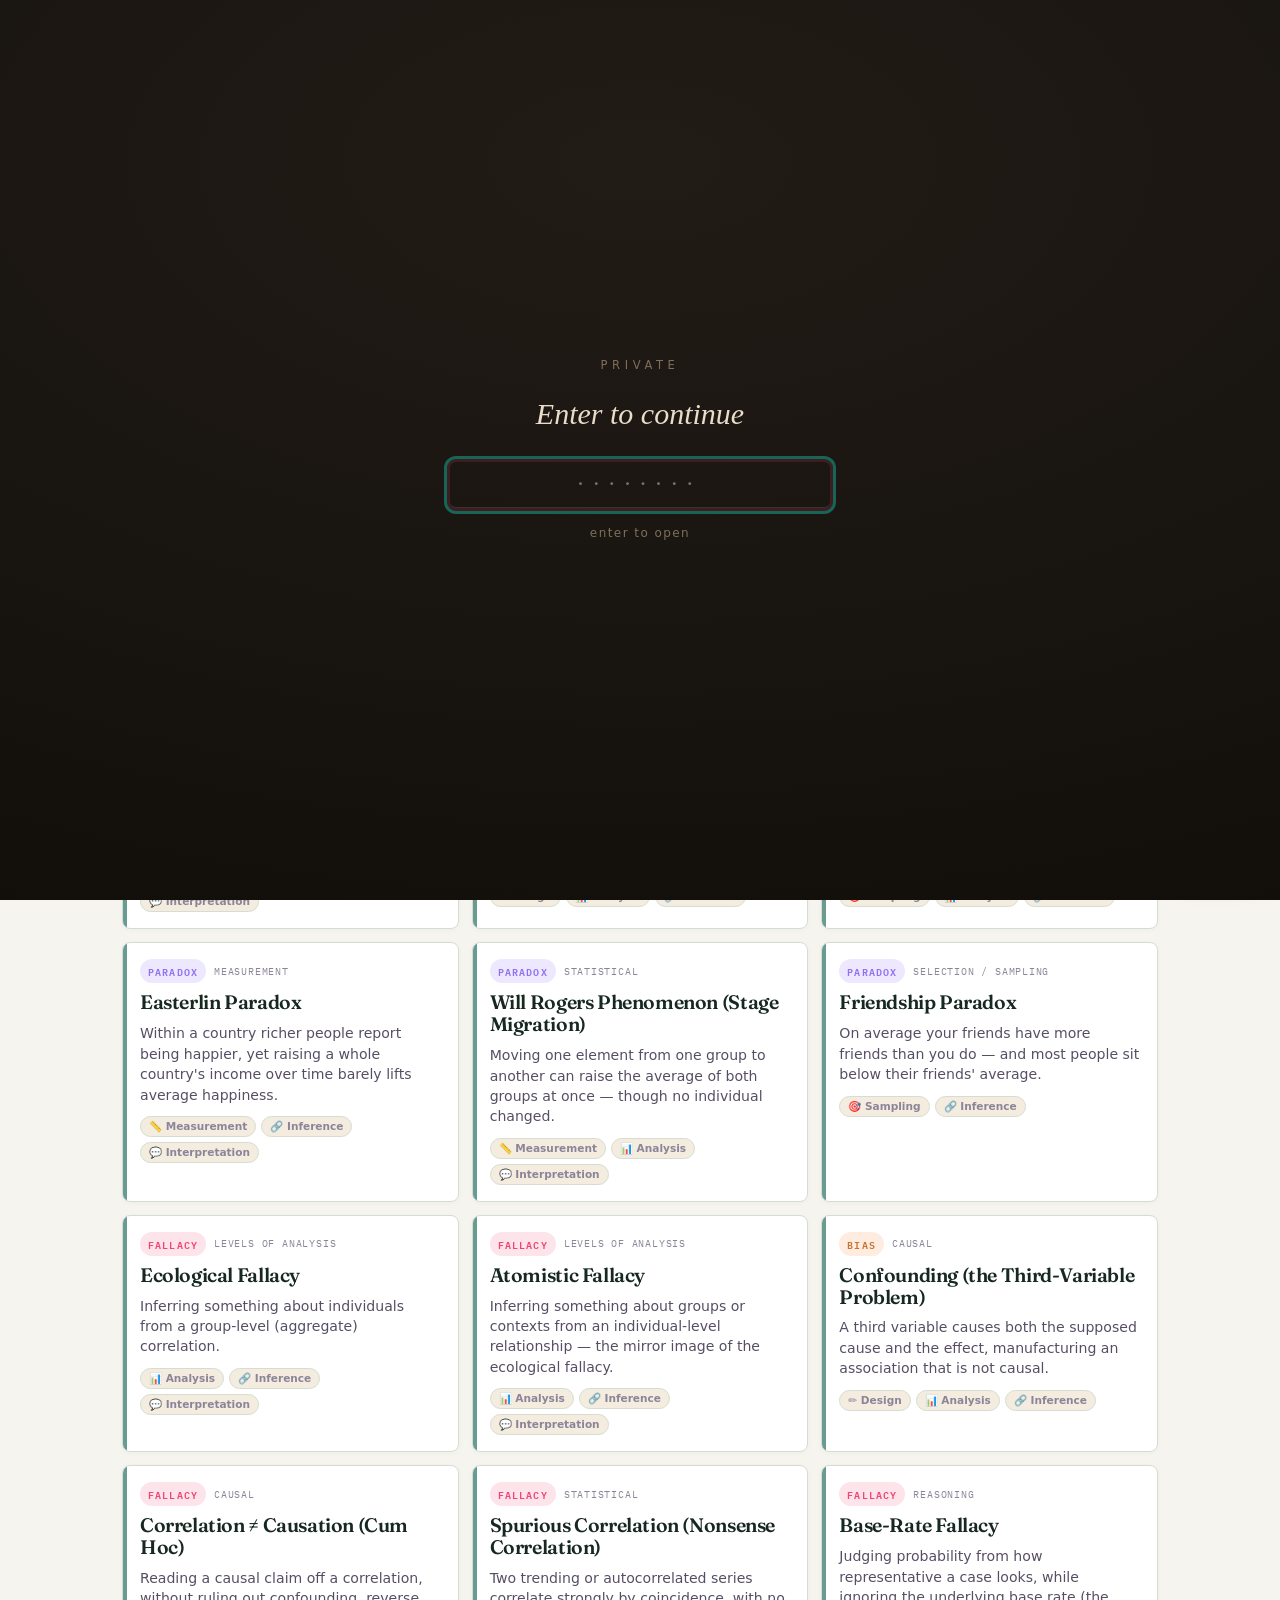
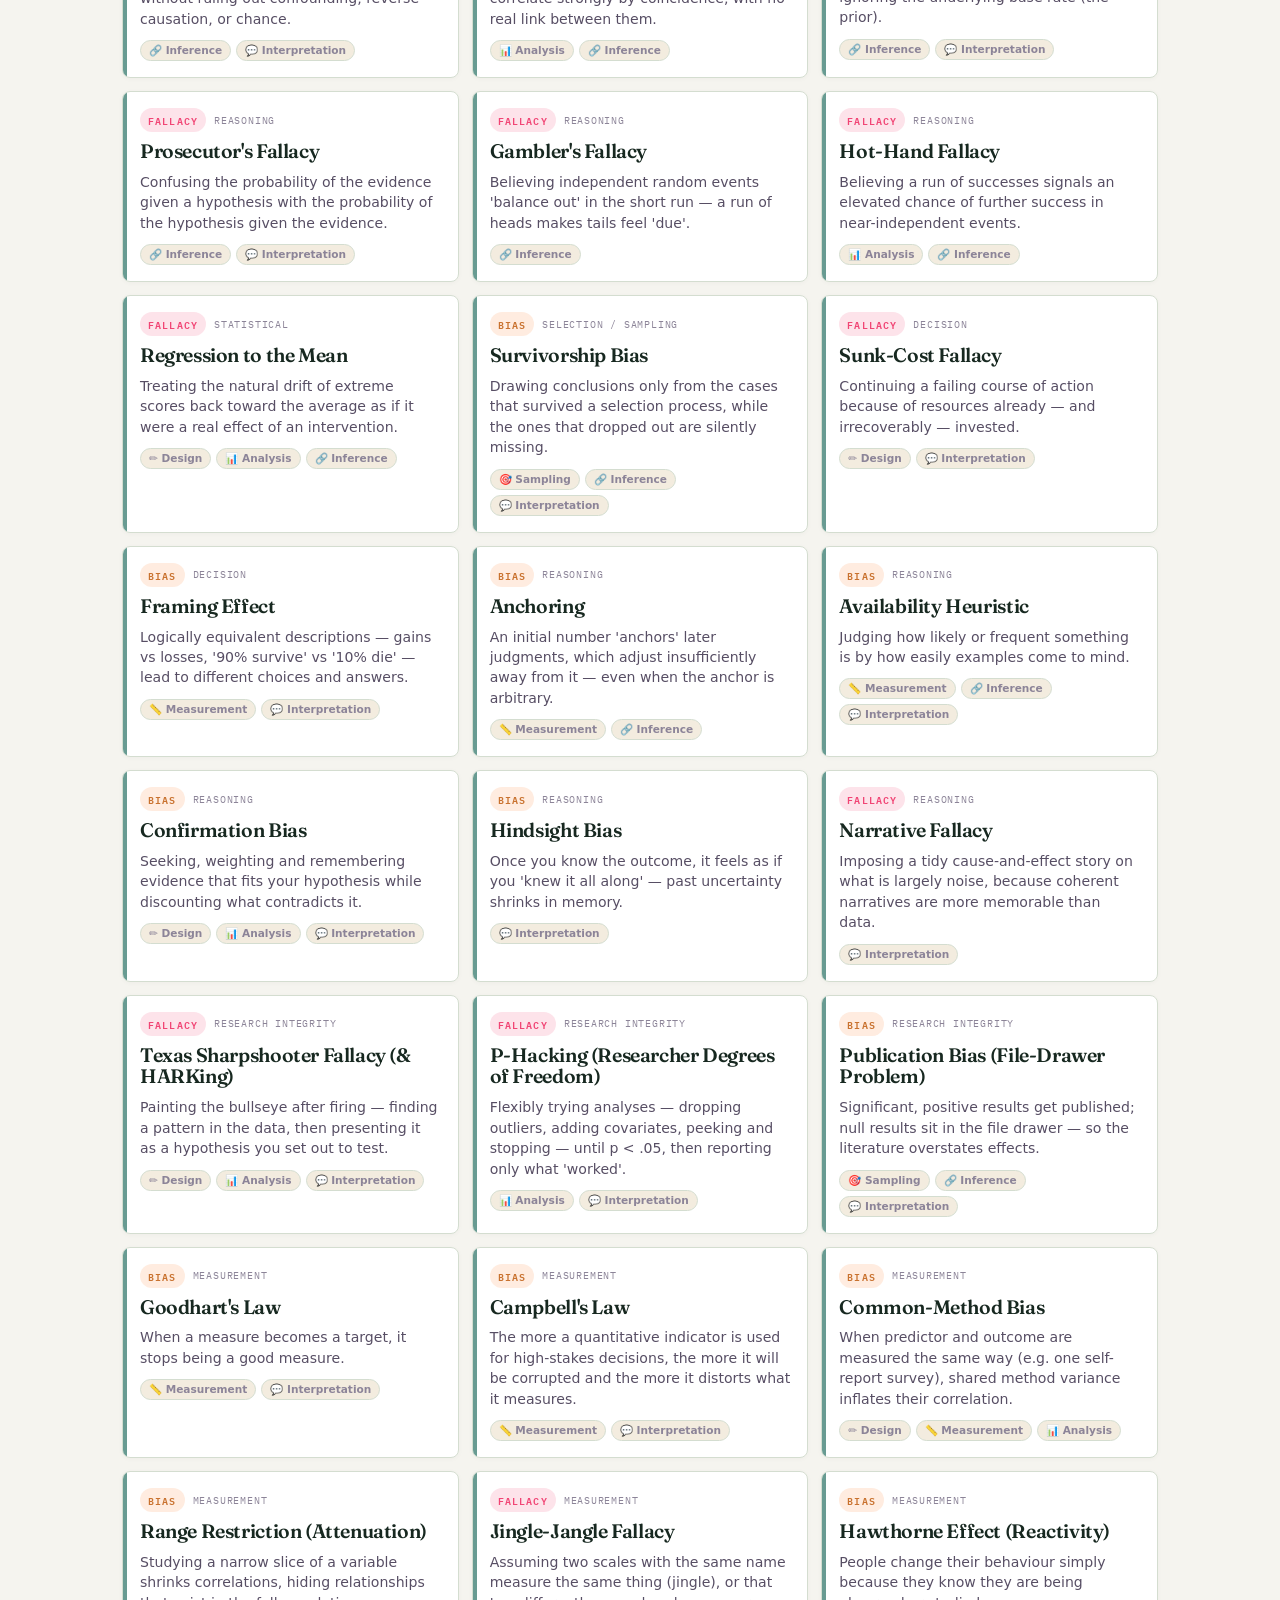
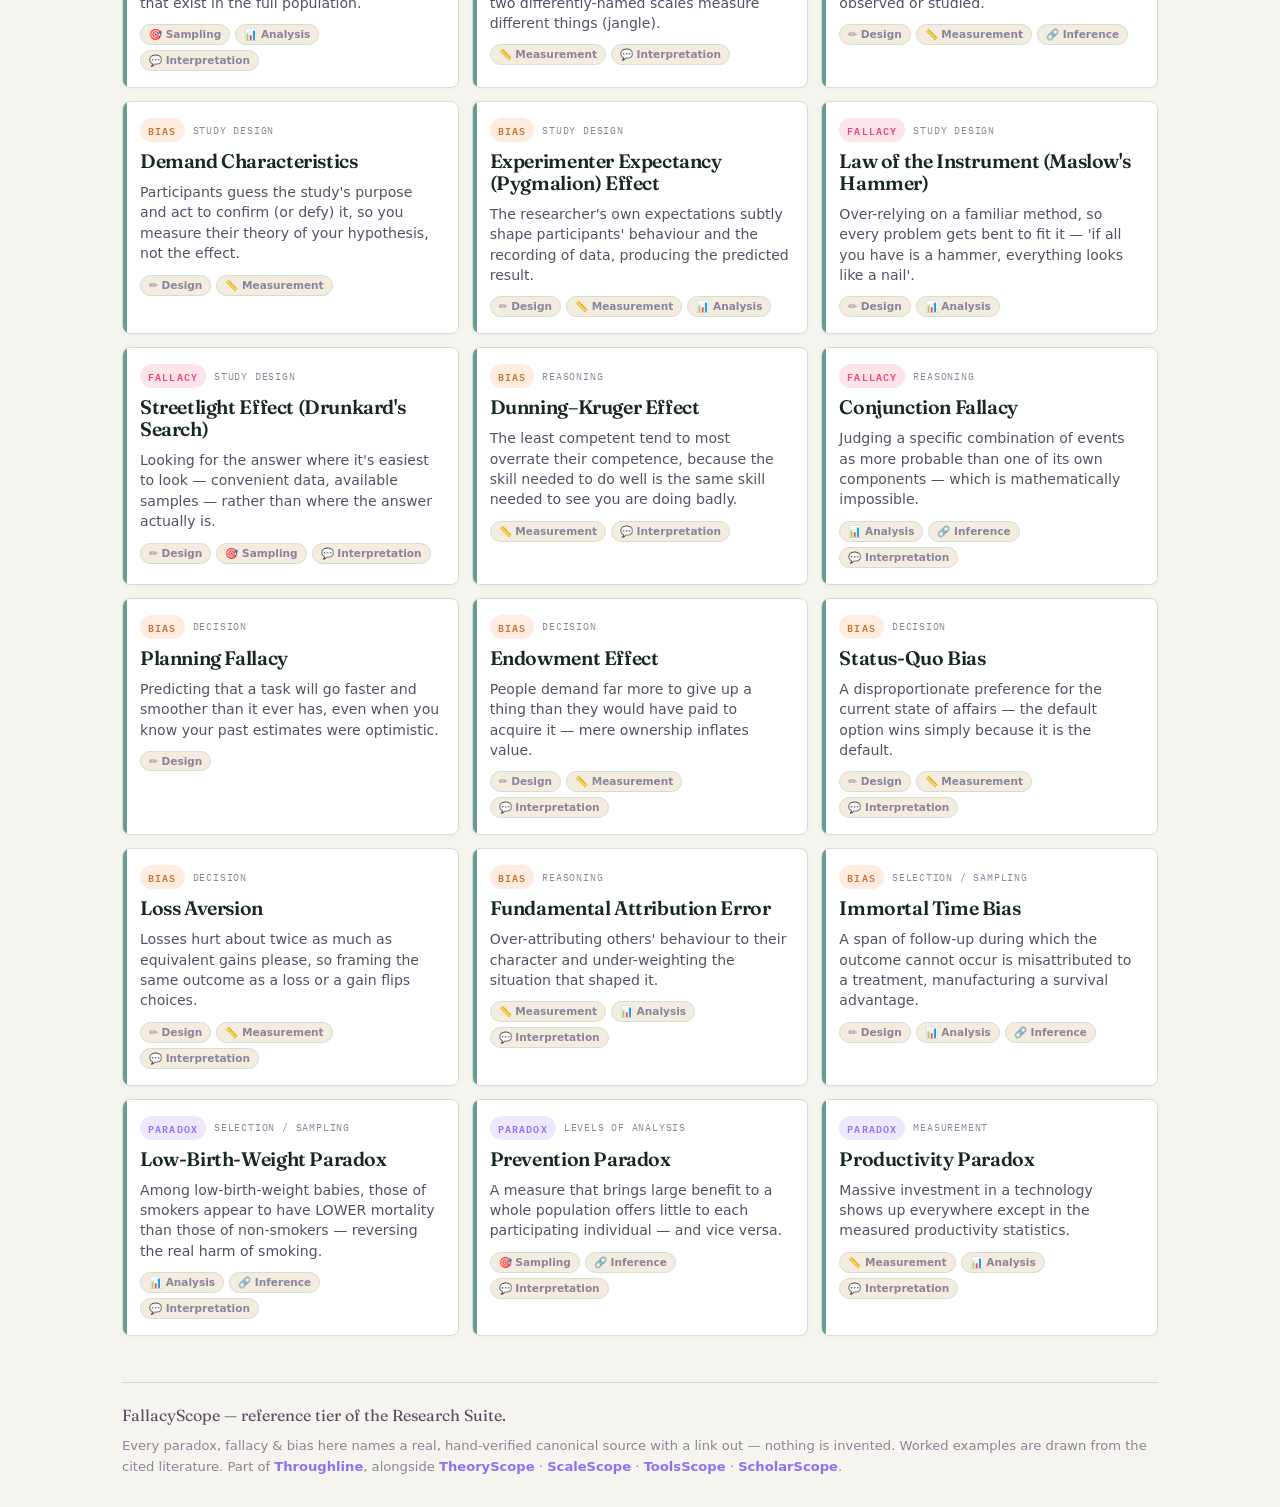
==== commit de94040e: "Apply the new product design to the original application" ====
--- a/index.html
+++ b/index.html
@@ -1,5 +1,5 @@
 <!doctype html>
-<html lang="en" data-theme="light">
+<html data-product-design="2026" lang="en" data-theme="light">
 <head>
 <meta charset="UTF-8" />
 <meta name="viewport" content="width=device-width, initial-scale=1.0, viewport-fit=cover" />
@@ -290,6 +290,7 @@
 <meta name="apple-mobile-web-app-title" content="FallacyScope">
 <!-- /SYED-PWA -->
 <style id="syed-wave3">@media (prefers-reduced-motion:no-preference){.hero h1 .hl{background-size:220% 220%;animation:sydGradDrift 9s ease-in-out infinite alternate}@keyframes sydGradDrift{from{background-position:0% 50%}to{background-position:100% 50%}}}</style>
+<link rel="stylesheet" href="product-design.css?v=20260912">
 </head>
 <body>
 <a class="skip-link" href="#main">Skip to content</a>
@@ -1105,6 +1106,7 @@
     + ':where(input:not([type=checkbox]):not([type=radio]):not([type=range]),textarea,select):focus-visible{box-shadow:0 0 0 3px rgba(241,69,117,.16)}';
   if (!RM) css += [
     'html{scroll-behavior:smooth}',
+    'body{transition:background-color .35s ease,color .35s ease}',
     '@keyframes sdyn-page{from{opacity:0}to{opacity:1}}',
     '.sdyn-in body{animation:sdyn-page .45s ease-out both}',
     '.sdyn-hide{opacity:0;transform:translateY(16px)}',
--- a/product-design.css
+++ b/product-design.css
@@ -0,0 +1,82 @@
+/* Product design 2026-09-12 · FallacyScope · real application, unchanged data contracts. */
+html[data-product-design="2026"] {
+ --product-accent:#176557;--product-accent-dark:#82c9ae;
+ --product-canvas:#f5f4ef;--product-surface:#fffefb;--product-soft:#eaf0e7;
+ --product-ink:#172820;--product-muted:#53665b;--product-line:#d4ddd0;
+ --serif:Georgia,'Iowan Old Style',serif!important;
+ --sans:Inter,system-ui,-apple-system,'Segoe UI',sans-serif!important;
+ --font-display:Georgia,'Iowan Old Style',serif!important;
+ --font-body:Inter,system-ui,-apple-system,'Segoe UI',sans-serif!important;
+ --r:8px!important;--r-sm:6px!important;--r-lg:12px!important;
+}
+html[data-product-design="2026"][data-theme="dark"],html[data-product-design="2026"].dark,html[data-product-design="2026"]:has(body.dark),html[data-product-design="2026"]:has(body[data-theme="dark"]){
+ --product-accent:var(--product-accent-dark);--product-canvas:#14231d;--product-surface:#1c3027;
+ --product-soft:#263e32;--product-ink:#f0f4eb;--product-muted:#b8caba;--product-line:#3c5646;
+}
+html[data-product-design="2026"]{
+ --bg:var(--product-canvas)!important;--bg-2:var(--product-surface)!important;--bg2:var(--product-surface)!important;
+ --bg-3:var(--product-soft)!important;--bg3:var(--product-soft)!important;--bg-soft:var(--product-soft)!important;
+ --surface:var(--product-surface)!important;--surface-2:var(--product-soft)!important;--surface2:var(--product-soft)!important;
+ --panel:var(--product-surface)!important;--panel2:var(--product-soft)!important;--card:var(--product-surface)!important;
+ --card-bg:var(--product-surface)!important;--soft:var(--product-soft)!important;--chip:var(--product-soft)!important;
+ --ink:var(--product-ink)!important;--ink-2:var(--product-muted)!important;--ink2:var(--product-muted)!important;
+ --ink-3:var(--product-muted)!important;--ink3:var(--product-muted)!important;--ink-mute:var(--product-muted)!important;
+ --text:var(--product-ink)!important;--text-primary:var(--product-ink)!important;--text-secondary:var(--product-muted)!important;
+ --muted:var(--product-muted)!important;--line:var(--product-line)!important;--border:var(--product-line)!important;
+ --line-2:var(--product-line)!important;--line2:var(--product-line)!important;--border-strong:var(--product-line)!important;
+ --accent:var(--product-accent)!important;--acc:var(--product-accent)!important;--primary:var(--product-accent)!important;
+ --accent-2:var(--product-accent)!important;--accent2:var(--product-accent)!important;--acc2:var(--product-accent)!important;
+ --accent-soft:var(--product-soft)!important;--accent-bg:var(--product-soft)!important;
+ --fire1:var(--product-accent)!important;--fire2:var(--product-accent)!important;--fire3:var(--product-accent)!important;
+ --warm-a:var(--product-accent)!important;--warm-b:var(--product-accent)!important;--warm-c:var(--product-accent)!important;
+ --grad:linear-gradient(var(--product-accent),var(--product-accent))!important;
+ --gradient:linear-gradient(var(--product-accent),var(--product-accent))!important;
+ --grad-soft:linear-gradient(var(--product-soft),var(--product-soft))!important;
+ --bar-bg:var(--product-surface)!important;--elev:var(--product-surface)!important;
+ --shadow:0 2px 12px #1025180a!important;--shadow-sm:0 1px 3px #1025180a!important;
+ --shadow-lift:0 6px 20px #10251814!important;--glow:none!important;
+}
+html[data-product-design="2026"] body{background:var(--product-canvas)!important;color:var(--product-ink);font-family:var(--sans);-webkit-font-smoothing:antialiased;}
+html[data-product-design="2026"] body::before,html[data-product-design="2026"] body::after{background-image:none!important;}
+html[data-product-design="2026"] :is(#syed-ambient,.ambient,.hero-thread,.atmosphere,.grain){display:none!important;}
+html[data-product-design="2026"] :is(h1,.hero-title,.display-title){font-family:var(--serif)!important;font-weight:400!important;letter-spacing:-.04em!important;line-height:1.1!important;text-wrap:balance;}
+html[data-product-design="2026"] :is(h1,.hero-title) :is(.g,.grad-text,.gradient-text,.accent,.display-accent){background-image:none!important;color:var(--product-accent)!important;-webkit-text-fill-color:var(--product-accent)!important;}
+html[data-product-design="2026"] :is(.hero-title,.hero h1){font-size:clamp(36px,5vw,68px)!important;max-width:23ch;}
+html[data-product-design="2026"] :is(.hero-sub,.hero p,.lede){line-height:1.65;}
+html[data-product-design="2026"] :is(.hero-kicker,.eyebrow,.kicker){letter-spacing:.13em;font-size:11px;}
+html[data-product-design="2026"] :is(.card,.panel,.tile,.hardcard,.project-card){border-color:var(--product-line);border-radius:8px;box-shadow:0 1px 5px #10251808;}
+html[data-product-design="2026"] :is(.btn-primary,.btn-fill,.primary,.button:not(.secondary),.hardbtn.bg-red-500){background:var(--product-accent)!important;color:var(--product-surface)!important;box-shadow:none!important;border-color:var(--product-accent)!important;border-radius:6px;}
+html[data-product-design="2026"] :is(.btn-primary,.btn-fill,.primary,.button:not(.secondary))::before,html[data-product-design="2026"] :is(.btn-primary,.btn-fill,.primary,.button:not(.secondary))::after{background-image:none!important;}
+html[data-product-design="2026"] :is(input,textarea,select):not([type=checkbox]):not([type=radio]):not([type=range]):not([type=color]){border-radius:6px;}
+html[data-product-design="2026"] :where(a,button,input,textarea,select,summary,[role=button]):focus-visible{outline:3px solid var(--product-accent)!important;outline-offset:3px!important;}
+html[data-product-design="2026"] :is(.brand-bar,.brandbar,.topbar,.site-header){box-shadow:none;border-bottom:1px solid var(--product-line);}
+html[data-product-design="2026"] :is(.sdyn-lift:hover){box-shadow:0 4px 16px #10251812!important;transform:none!important;}
+html[data-product-design="2026"] :is(.sdyn-hide,.sdyn-show){opacity:1!important;transform:none!important;}
+html[data-product-design="2026"] :is(.ops-app,.ops-dialog){--ops-canvas:var(--product-canvas);--ops-surface:var(--product-surface);--ops-accent:var(--product-accent);--ops-ink:var(--product-ink);--ops-muted:var(--product-muted);--ops-border:var(--product-line);}
+/* Forms, tables, charts, editor geometry and functional visibility remain owned by each app. */
+@media(max-width:650px){html[data-product-design="2026"] :is(.hero-title,.hero h1){font-size:clamp(32px,9vw,44px)!important;}}
+@media(prefers-reduced-motion:reduce){html[data-product-design="2026"]{scroll-behavior:auto!important;}html[data-product-design="2026"] :is(.sdyn-in body,.sdyn-hide,.sdyn-show){animation:none!important;transition:none!important;}}
+@media print{html[data-product-design="2026"]{--product-canvas:white;--product-surface:white;--product-ink:#172820;--product-muted:#53665b;}}
+
+/* Final identity: quiet surfaces, a single accent, and readable navigation. */
+html[data-product-design="2026"]{
+ --grad-warm:linear-gradient(var(--product-accent),var(--product-accent))!important;
+ --grad-cool:linear-gradient(var(--product-accent),var(--product-accent))!important;
+ --grad-sun:linear-gradient(var(--product-accent),var(--product-accent))!important;
+ --grad-pink:linear-gradient(var(--product-accent),var(--product-accent))!important;
+ --grad-mint:linear-gradient(var(--product-accent),var(--product-accent))!important;
+ --grad-iris:linear-gradient(var(--product-accent),var(--product-accent))!important;
+ --blob-1:none!important;--blob-2:none!important;--blob-3:none!important;
+ --chip-ink:var(--product-ink)!important;--ring:var(--product-line)!important;
+}
+html[data-product-design="2026"] .bg-fx{display:none!important;}
+html[data-product-design="2026"] .syed-bar{background:var(--product-surface)!important;border-color:var(--product-line)!important;backdrop-filter:none!important;}
+html[data-product-design="2026"] .syed-mark{background:var(--product-accent)!important;border-radius:50%!important;box-shadow:none!important;animation:none!important;color:var(--product-surface)!important;}
+html[data-product-design="2026"] .syed-link-all{background:var(--product-accent)!important;color:var(--product-surface)!important;box-shadow:none!important;border-radius:6px!important;}
+html[data-product-design="2026"] :is(h1,.hero-h,.hero-title) :is(.grad,.grad-cool,.g,.gtext){background:var(--product-accent)!important;background-clip:text!important;-webkit-background-clip:text!important;color:var(--product-accent)!important;-webkit-text-fill-color:var(--product-accent)!important;}
+html[data-product-design="2026"] :is(.hero,.hero-section)::before,html[data-product-design="2026"] :is(.hero,.hero-section)::after{background-image:none!important;}
+html[data-product-design="2026"] :is(.hero-sub,.hero-p){font-family:var(--sans)!important;}
+html[data-product-design="2026"] :is(.stats .num,.stat-num,.kpi-value){font-variant-numeric:tabular-nums;}
+
+/* Selected controls */
+html[data-product-design="2026"] :is(.seg button.on,.tabs button.active,.tab.active,.mode-btn.active){background:var(--product-accent)!important;color:var(--product-surface)!important;border-color:var(--product-accent)!important;}
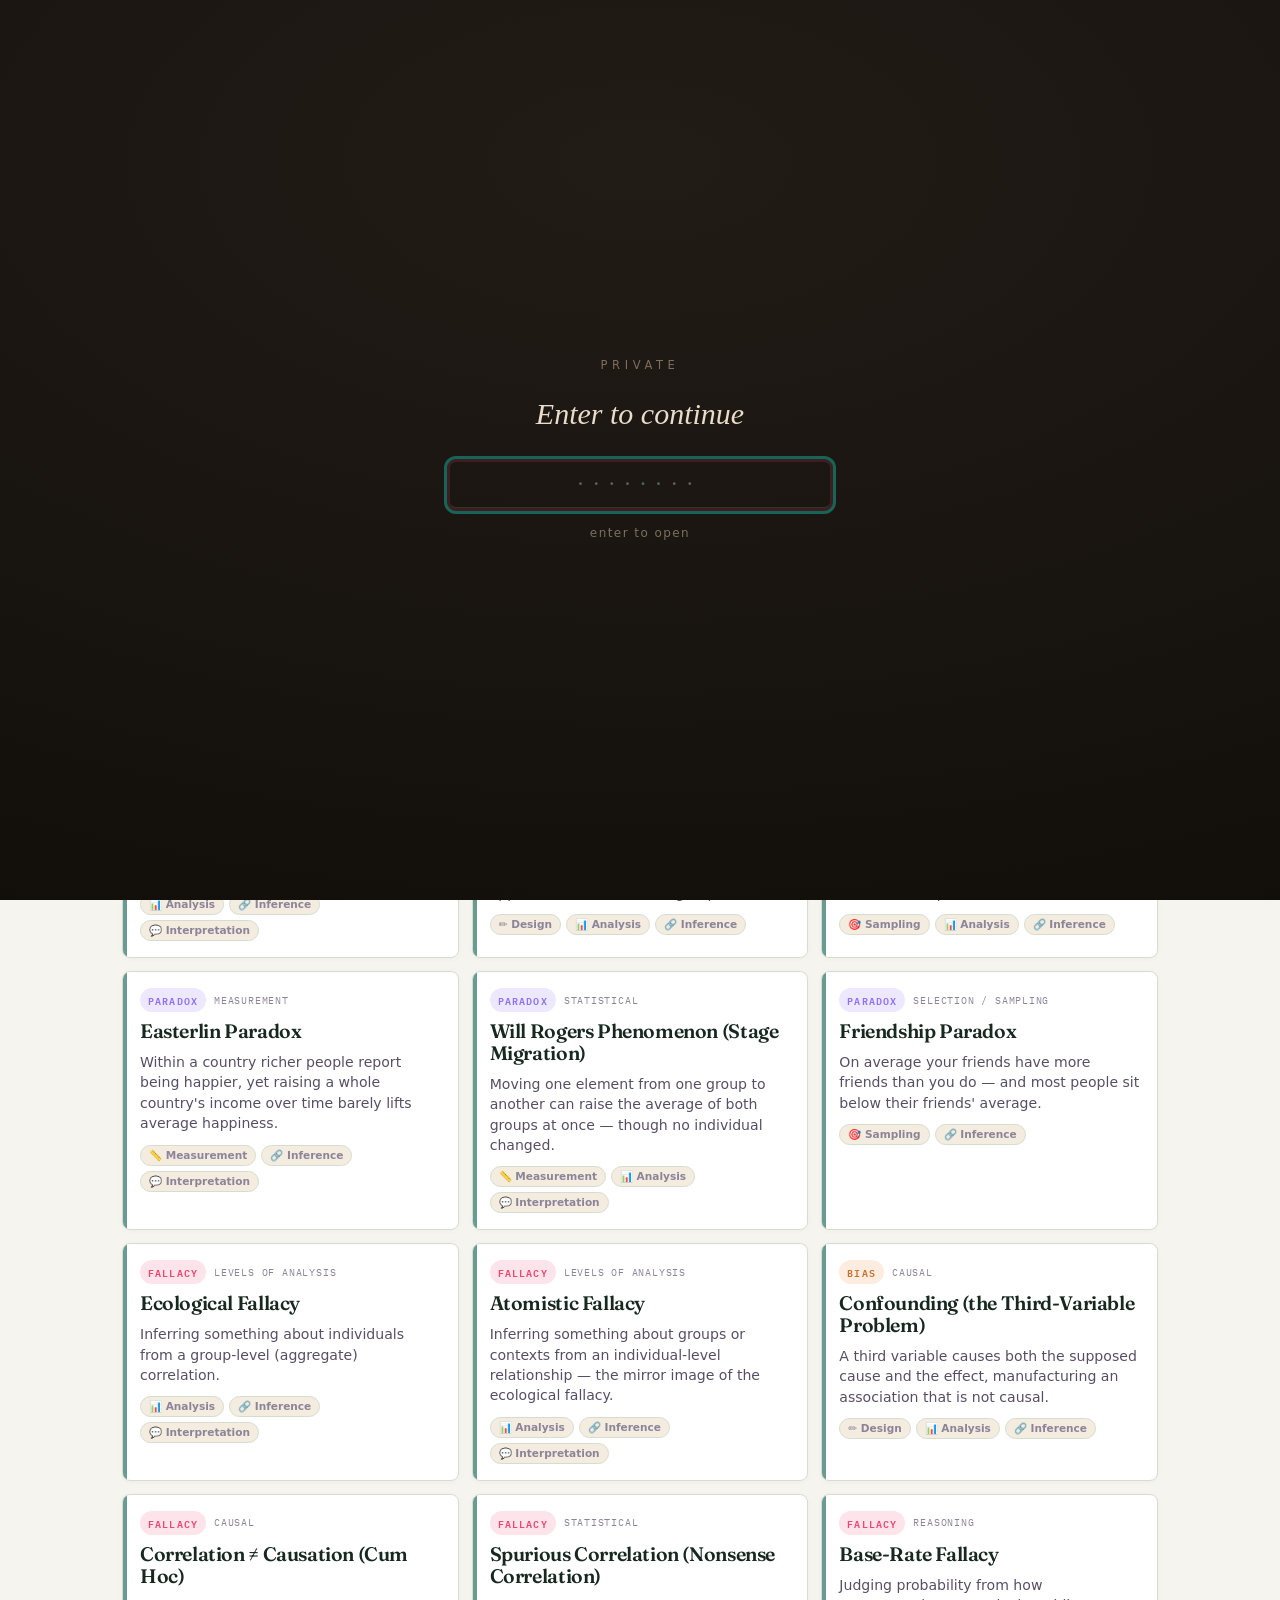
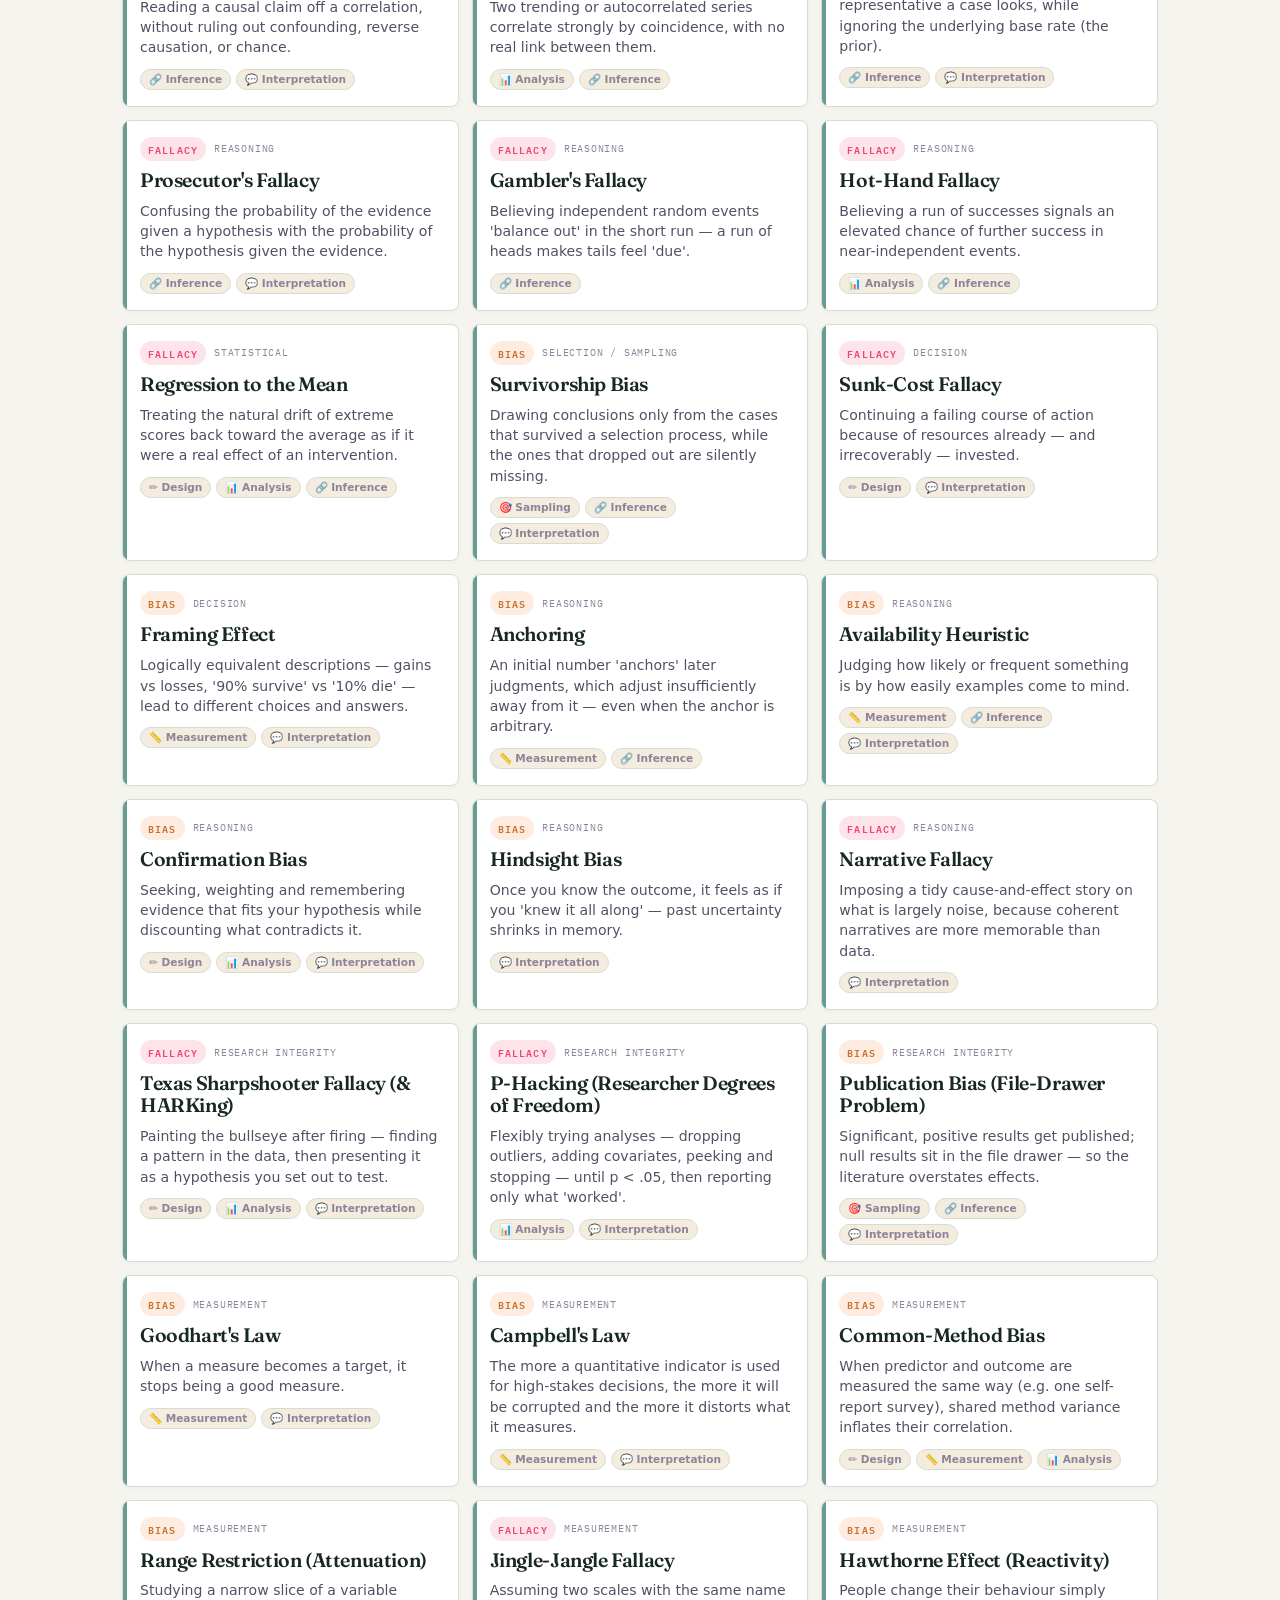
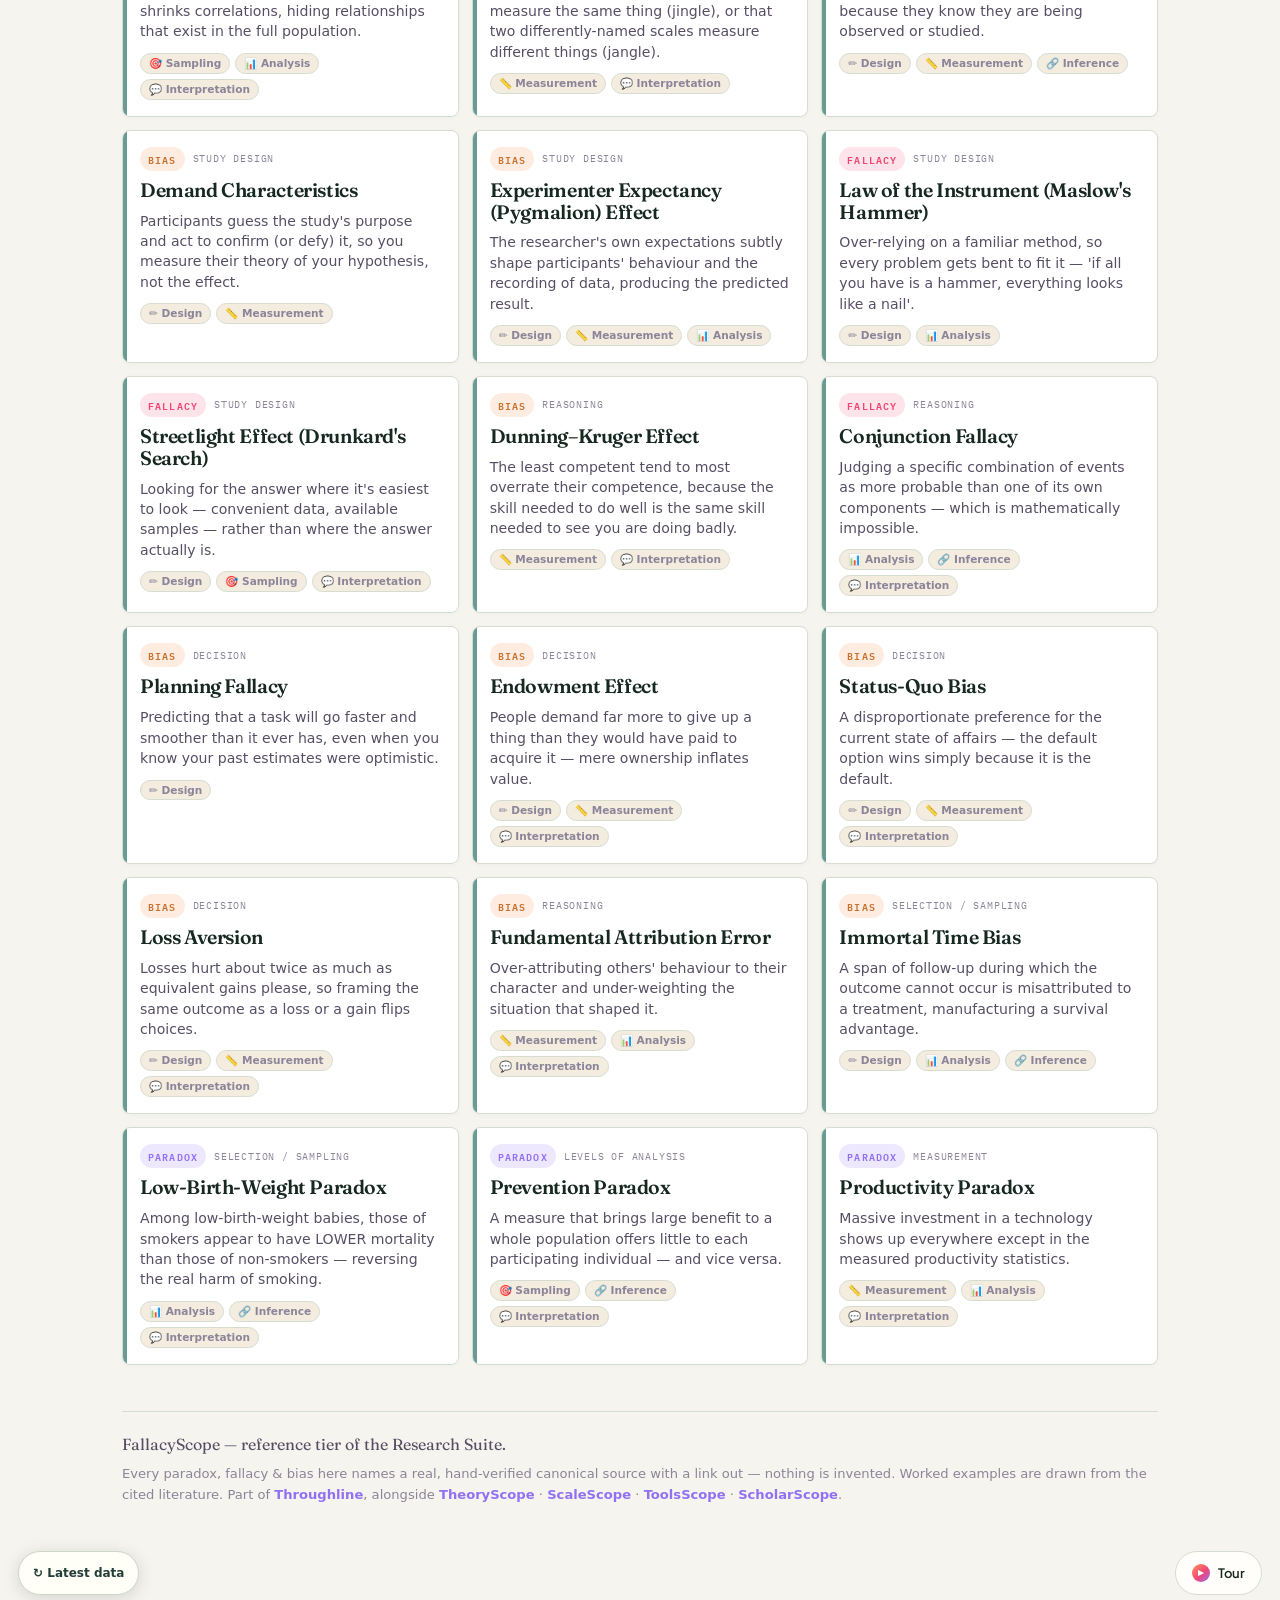
==== commit d39d4456: "Improve task-first layouts, mobile controls and accessible navigation" ====
--- a/index.html
+++ b/index.html
@@ -281,6 +281,8 @@
 mk();if(document.readyState==="loading")document.addEventListener("DOMContentLoaded",mk);
 })();</script>
 <!-- /SYED-GATE -->
+<style id="syed-wave3">@media (prefers-reduced-motion:no-preference){.hero h1 .hl{background-size:220% 220%;animation:sydGradDrift 9s ease-in-out infinite alternate}@keyframes sydGradDrift{from{background-position:0% 50%}to{background-position:100% 50%}}}</style>
+<link rel="stylesheet" href="product-design.css?v=20261010">
 <!-- SYED-PWA -->
 <link rel="manifest" href="manifest.webmanifest">
 <link rel="apple-touch-icon" href="icon.svg">
@@ -289,8 +291,9 @@
 <meta name="apple-mobile-web-app-status-bar-style" content="default">
 <meta name="apple-mobile-web-app-title" content="FallacyScope">
 <!-- /SYED-PWA -->
-<style id="syed-wave3">@media (prefers-reduced-motion:no-preference){.hero h1 .hl{background-size:220% 220%;animation:sydGradDrift 9s ease-in-out infinite alternate}@keyframes sydGradDrift{from{background-position:0% 50%}to{background-position:100% 50%}}}</style>
-<link rel="stylesheet" href="product-design.css?v=20260912">
+<!-- RESEARCH-REFRESH:START -->
+<script defer src="research-refresh.js" data-config='{"slug":"fallacyscope","name":"FallacyScope","sources":[{"label":"Published sourced field guide","path":"pitfalls.js","kind":"js","note":"Latest published reference file; source provenance remains unchanged."}],"description":"Check the latest published guide and find recent literature on a research pitfall.","manual":"Curated entries require real canonical sources and a maintained release; the live search does not rewrite the guide."}'></script>
+<!-- RESEARCH-REFRESH:END -->
 </head>
 <body>
 <a class="skip-link" href="#main">Skip to content</a>
@@ -322,7 +325,7 @@
         <button data-mode="stage">🧭 By research stage</button>
         <button data-mode="quiz">🎯 Quiz</button>
       </div>
-      <input class="input search" id="search" type="search" placeholder="Search traps, examples, synonyms…" autocomplete="off" />
+      <input class="input search" id="search" aria-label="Search research pitfalls" type="search" placeholder="Search traps, examples, synonyms…" autocomplete="off" />
       <button class="chip" id="printBtn" title="Print the current selection as a compact pocket field guide (or save as PDF)">🖨 Field guide</button>
     </div>
 
@@ -1094,9 +1097,6 @@
 })();
 </script>
 <!-- /SYED-AMBIENT -->
-<!-- SYED-PWA-SW -->
-<script>if('serviceWorker' in navigator){addEventListener('load',function(){navigator.serviceWorker.register('sw.js').catch(function(){})})}</script>
-<!-- /SYED-PWA-SW -->
 <!-- SYED-DYNAMIC (generated by research-suite/tools/dynamic/inject.mjs - edit there) -->
 <script>
 (function () {
@@ -1239,5 +1239,8 @@
 })();
 </script>
 <!-- /SYED-DYNAMIC -->
+<!-- SYED-PWA-SW -->
+<script>if('serviceWorker' in navigator){addEventListener('load',function(){navigator.serviceWorker.register('sw.js').catch(function(){})})}</script>
+<!-- /SYED-PWA-SW -->
 </body>
 </html>
--- a/product-design.css
+++ b/product-design.css
@@ -80,3 +80,35 @@
 
 /* Selected controls */
 html[data-product-design="2026"] :is(.seg button.on,.tabs button.active,.tab.active,.mode-btn.active){background:var(--product-accent)!important;color:var(--product-surface)!important;border-color:var(--product-accent)!important;}
+/* Usability review 2026-10-10: shared interaction standards, not a new skin. */
+html[data-product-design="2026"] :where(input,select,textarea){font:inherit}
+html[data-product-design="2026"] :where(input,textarea)::placeholder{opacity:1;color:var(--product-muted)}
+html[data-product-design="2026"] :where(button,a,summary){touch-action:manipulation}
+html[data-product-design="2026"] :where(button:not(:disabled),summary){cursor:pointer}
+html[data-product-design="2026"] :where(button:disabled){cursor:not-allowed}
+html[data-product-design="2026"] :where(nav button,.tabs button,.filters button,.chip,.seg button,.btn,.theme-toggle){min-height:36px}
+html[data-product-design="2026"] :where(.refine-panel){border:1px solid var(--product-line);border-radius:8px;margin:12px 0;background:var(--product-surface)}
+html[data-product-design="2026"] .refine-panel>summary{padding:12px 16px;font:600 14px/1.5 var(--sans);color:var(--product-ink)}
+html[data-product-design="2026"] .refine-panel[open]>summary{border-bottom:1px solid var(--product-line);margin-bottom:12px}
+html[data-product-design="2026"] .refine-panel>.filters,html[data-product-design="2026"] .refine-panel>.frow{position:static;padding:8px 16px;background:transparent}
+html[data-product-design="2026"] .refine-panel>summary small{font-weight:400;color:var(--product-muted)}
+html[data-product-design="2026"] .syed-bar a:first-child{min-height:44px;flex-shrink:0;display:inline-flex;align-items:center}
+html[data-product-design="2026"] .syed-bar button{min-width:36px;min-height:36px}
+@media(max-width:650px){
+ html[data-product-design="2026"] :is(input,select,textarea):not([type=checkbox]):not([type=radio]):not([type=range]):not([type=color]):not([type=hidden]){font-size:16px!important;min-height:44px;max-width:100%;box-sizing:border-box}
+ html[data-product-design="2026"] :where(nav button,.tabs button,.filters button,.chip,.seg button,.btn,.theme-toggle,summary){min-height:44px}
+ html[data-product-design="2026"] :where(.hero,.hero-section){padding-top:24px;padding-bottom:16px}
+ html[data-product-design="2026"] :is(.hero-title,.hero h1){font-size:clamp(30px,8vw,38px)!important}
+ html[data-product-design="2026"] .syed-bar{gap:8px!important;padding-inline:12px!important}
+ html[data-product-design="2026"] .syed-bar button{min-width:44px;min-height:44px}
+ html[data-product-design="2026"] .refine-panel>summary{padding:12px}
+ html[data-product-design="2026"] .refine-panel>.filters,html[data-product-design="2026"] .refine-panel>.frow{padding:8px 12px}
+}
+@media print{.refine-panel{display:none!important}}
+
+html[data-product-design="2026"] #syed-tour-btn{position:static!important;float:right;margin:16px 18px 24px!important;min-height:44px;box-shadow:none!important;background:var(--product-surface)!important;color:var(--product-ink)!important;border-color:var(--product-line)!important}
+
+html[data-product-design="2026"] .hero>h1{background:none!important;color:var(--product-ink)!important;-webkit-text-fill-color:var(--product-ink)!important}
+
+/* Task-first review: 2026-10-10 */
+@media(max-width:650px){.hero{padding-top:20px!important}.chip,.pill,.filter-btn{min-height:44px!important}}
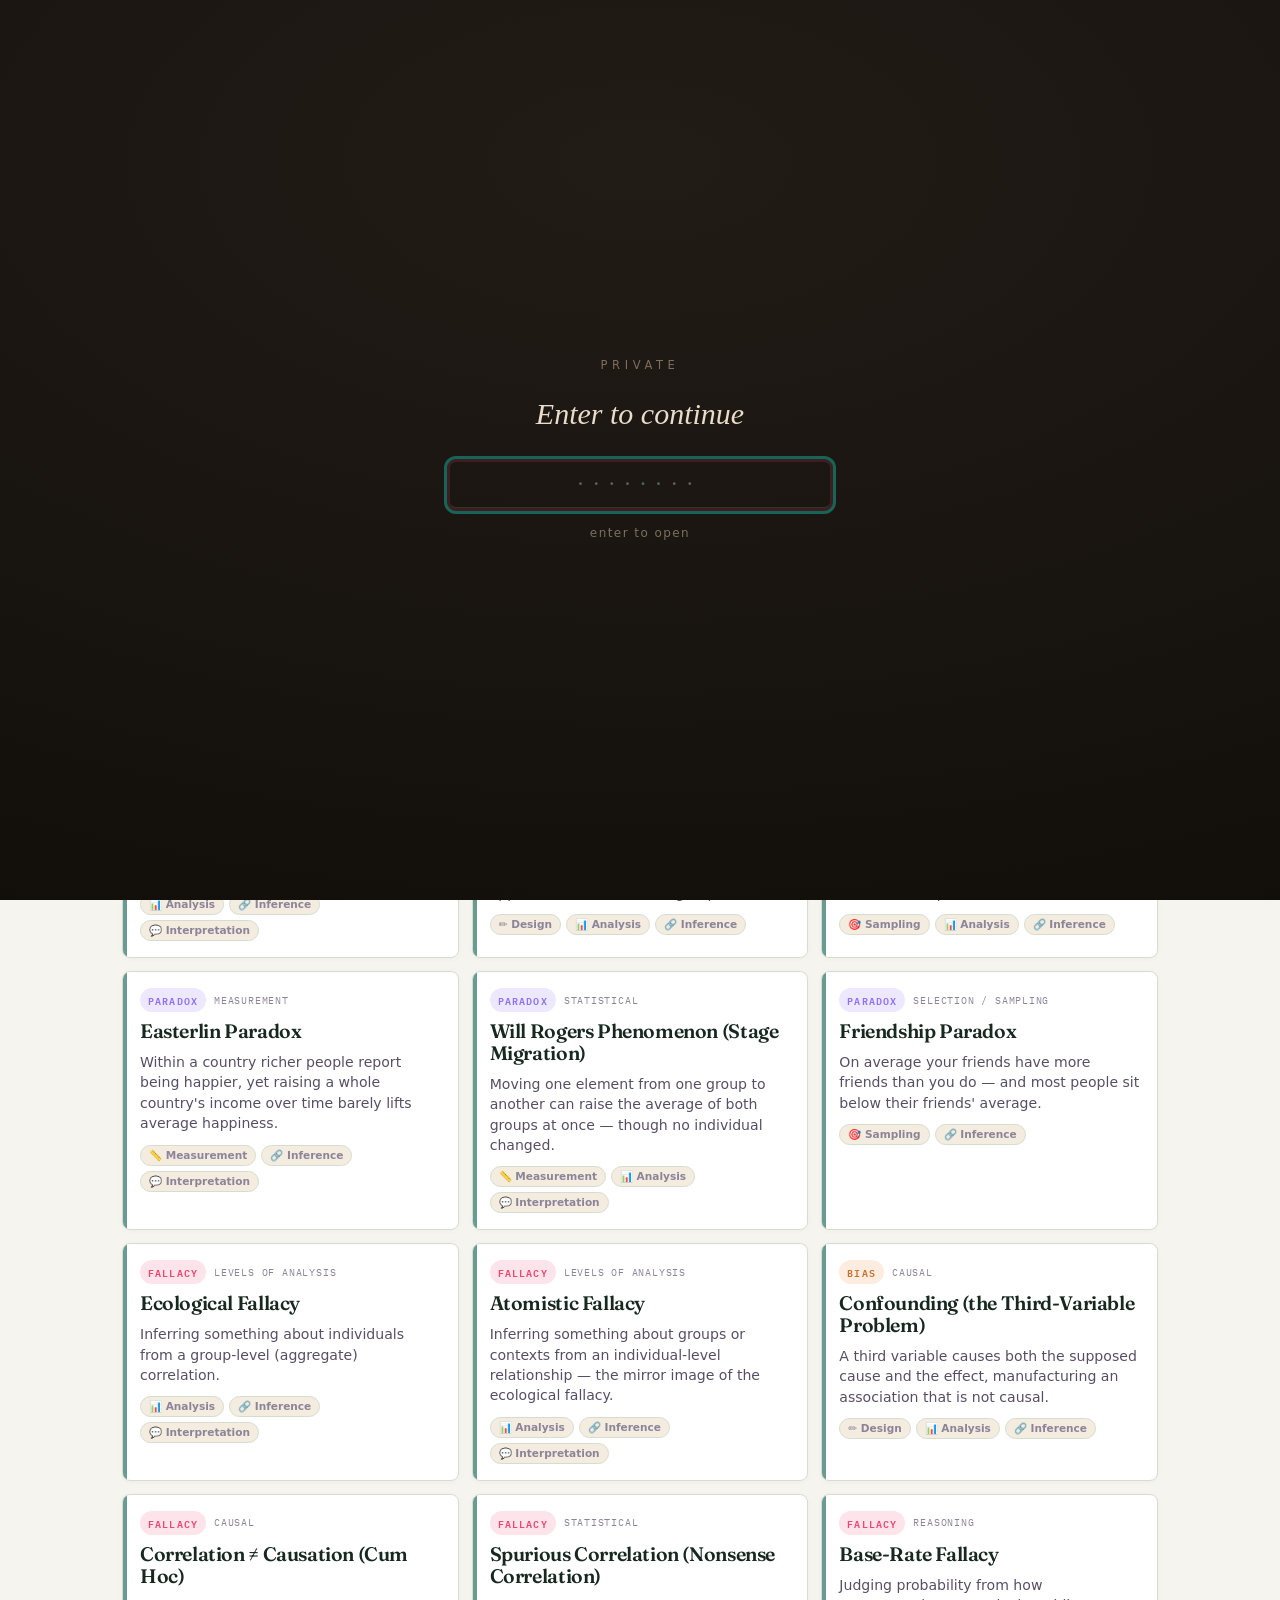
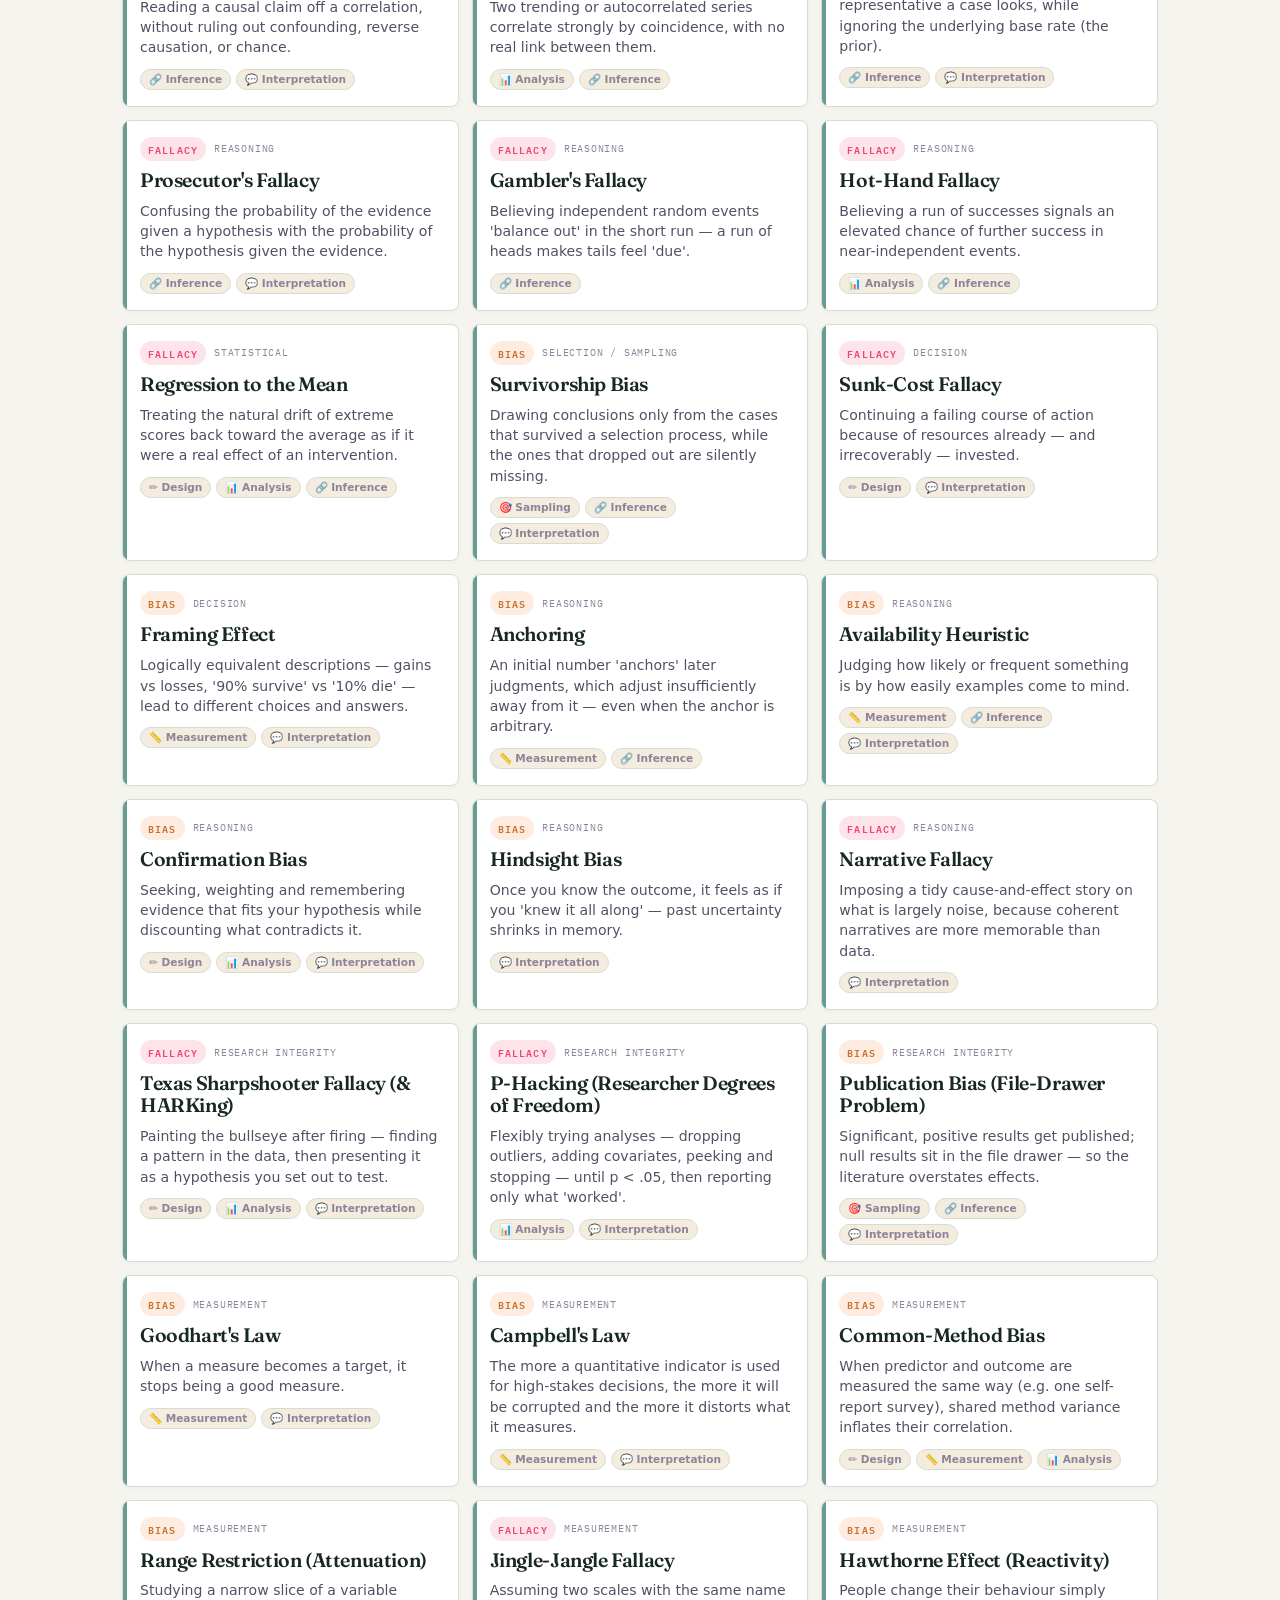
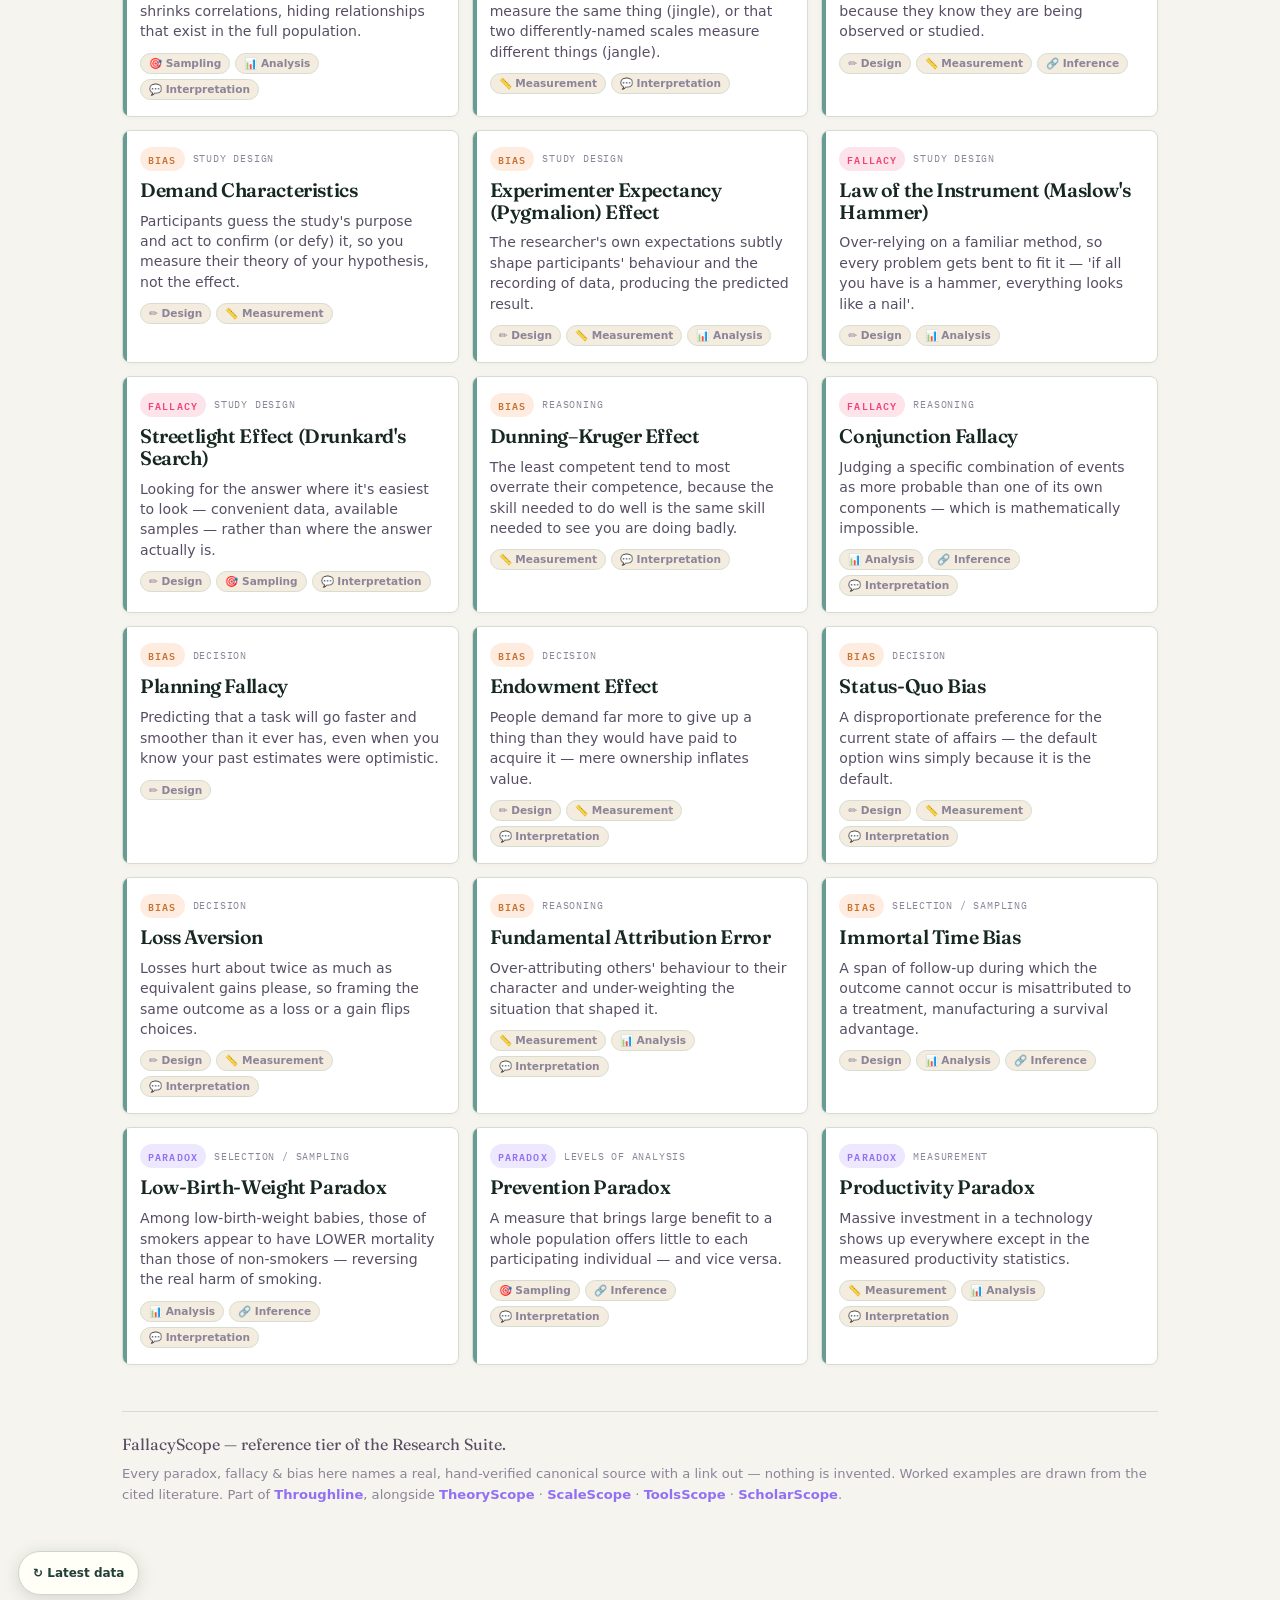
==== commit b3a3d6c8: "Bump product-design.css version so cached copies pick up the floating Tour pill fix Co-Authored-By: " ====
--- a/index.html
+++ b/index.html
@@ -282,7 +282,7 @@
 })();</script>
 <!-- /SYED-GATE -->
 <style id="syed-wave3">@media (prefers-reduced-motion:no-preference){.hero h1 .hl{background-size:220% 220%;animation:sydGradDrift 9s ease-in-out infinite alternate}@keyframes sydGradDrift{from{background-position:0% 50%}to{background-position:100% 50%}}}</style>
-<link rel="stylesheet" href="product-design.css?v=20261010">
+<link rel="stylesheet" href="product-design.css?v=20261017t">
 <!-- SYED-PWA -->
 <link rel="manifest" href="manifest.webmanifest">
 <link rel="apple-touch-icon" href="icon.svg">
--- a/product-design.css
+++ b/product-design.css
@@ -106,7 +106,7 @@
 }
 @media print{.refine-panel{display:none!important}}
 
-html[data-product-design="2026"] #syed-tour-btn{position:static!important;float:right;margin:16px 18px 24px!important;min-height:44px;box-shadow:none!important;background:var(--product-surface)!important;color:var(--product-ink)!important;border-color:var(--product-line)!important}
+html[data-product-design="2026"] #syed-tour-btn{position:fixed!important;right:18px!important;bottom:14px!important;float:none;margin:0!important;min-height:44px;box-shadow:none!important;background:var(--product-surface)!important;color:var(--product-ink)!important;border-color:var(--product-line)!important}
 
 html[data-product-design="2026"] .hero>h1{background:none!important;color:var(--product-ink)!important;-webkit-text-fill-color:var(--product-ink)!important}
 
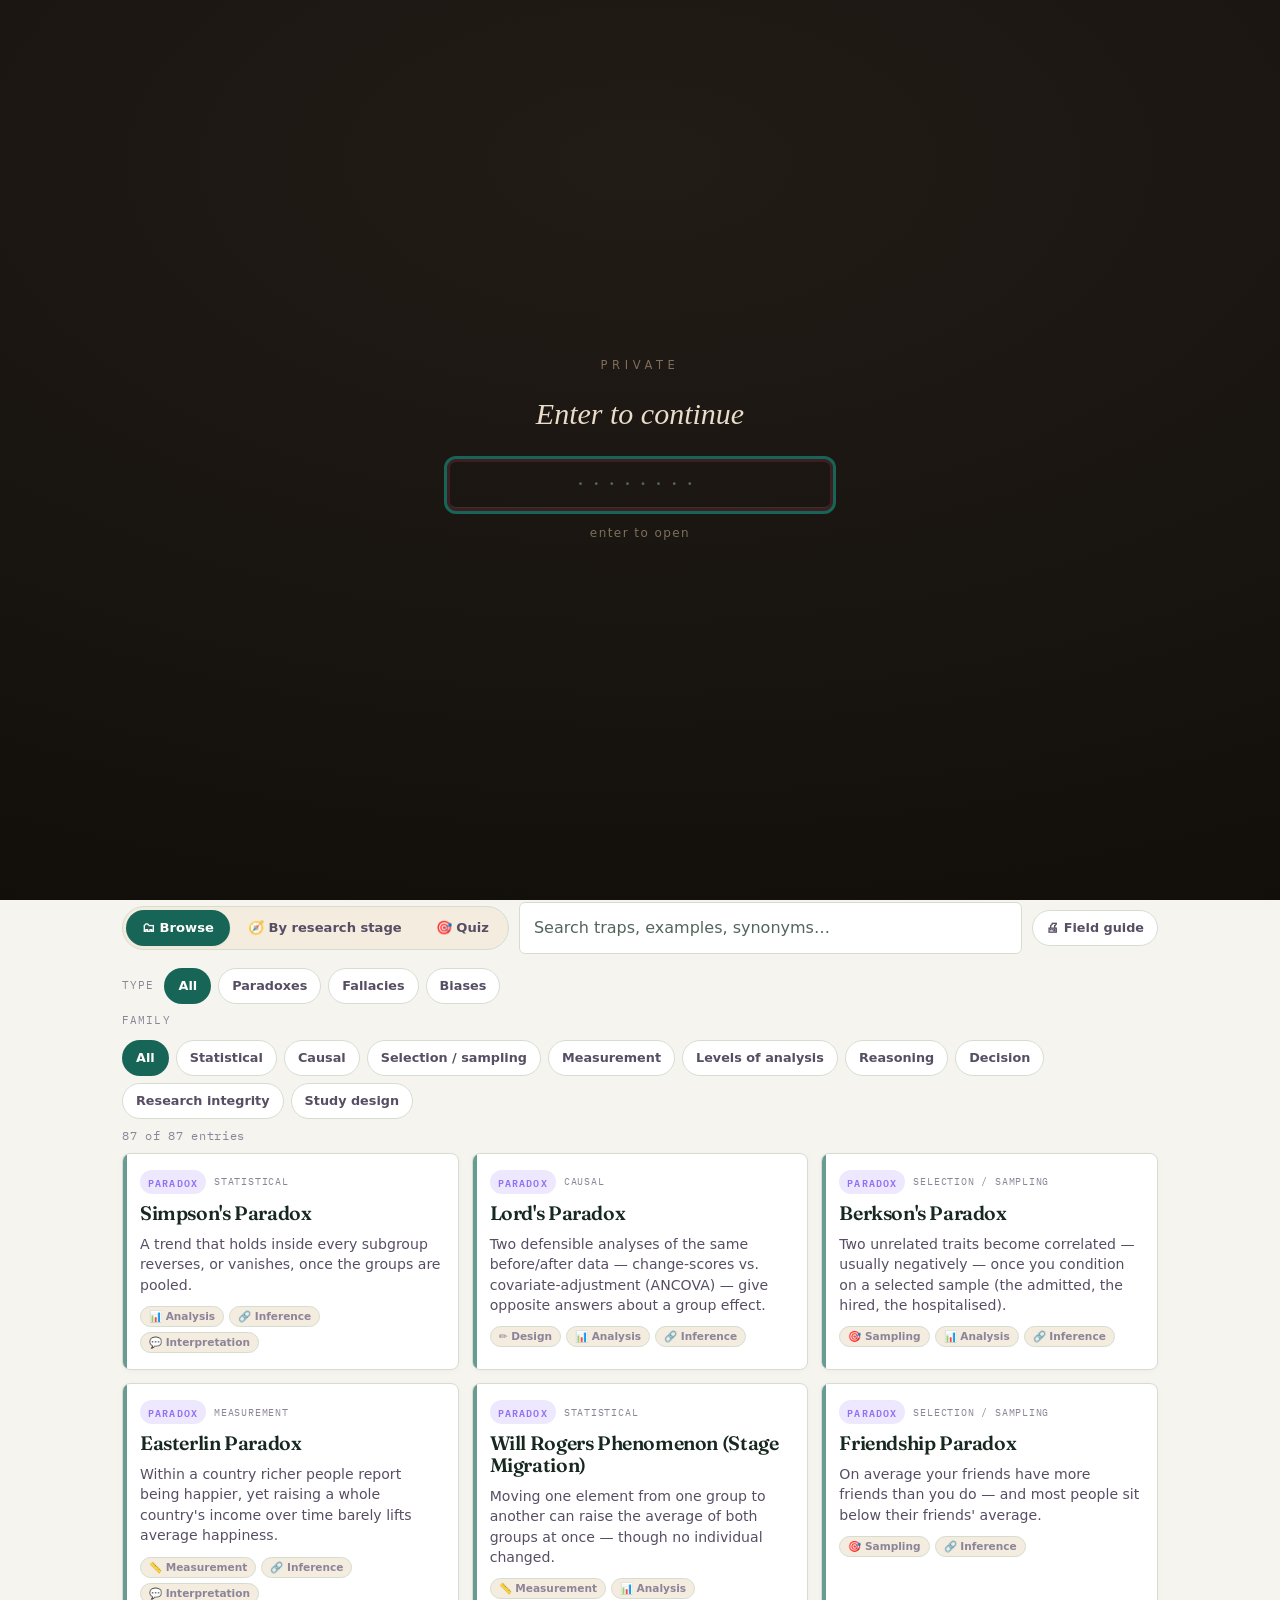
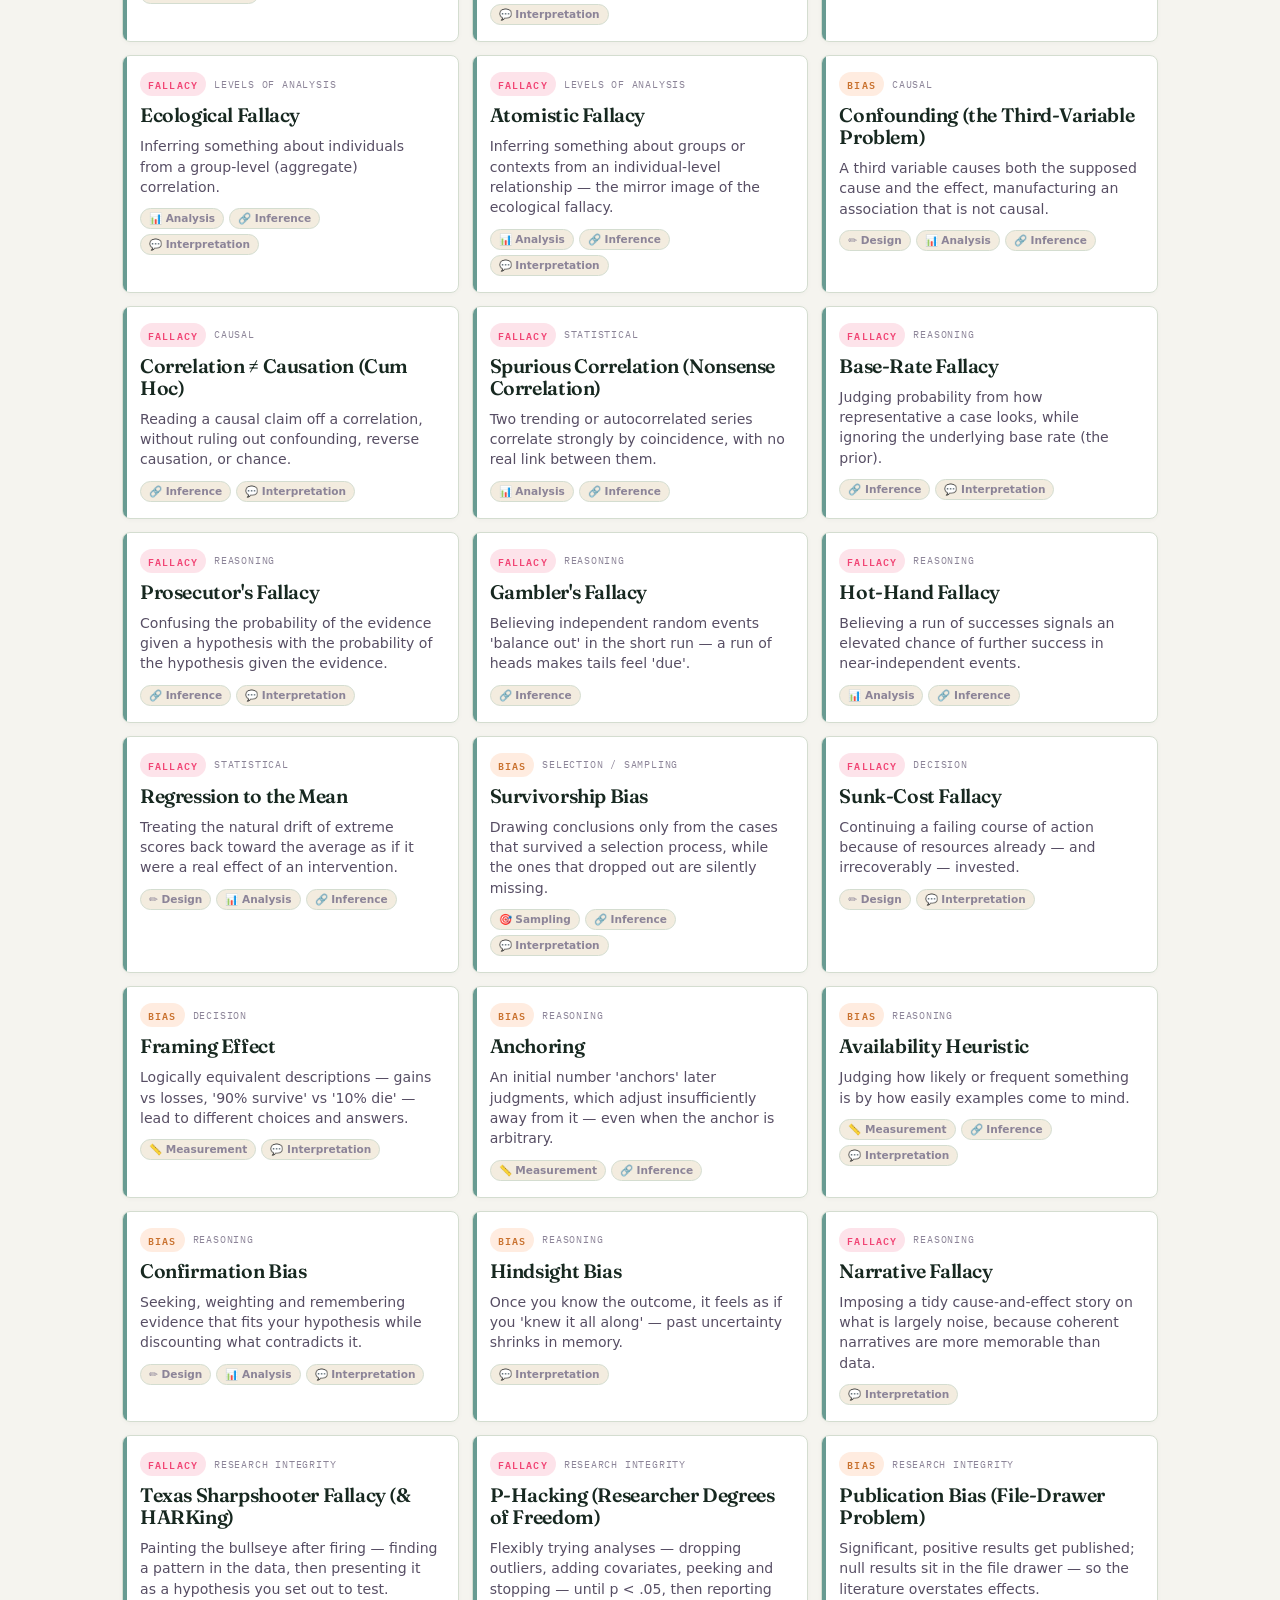
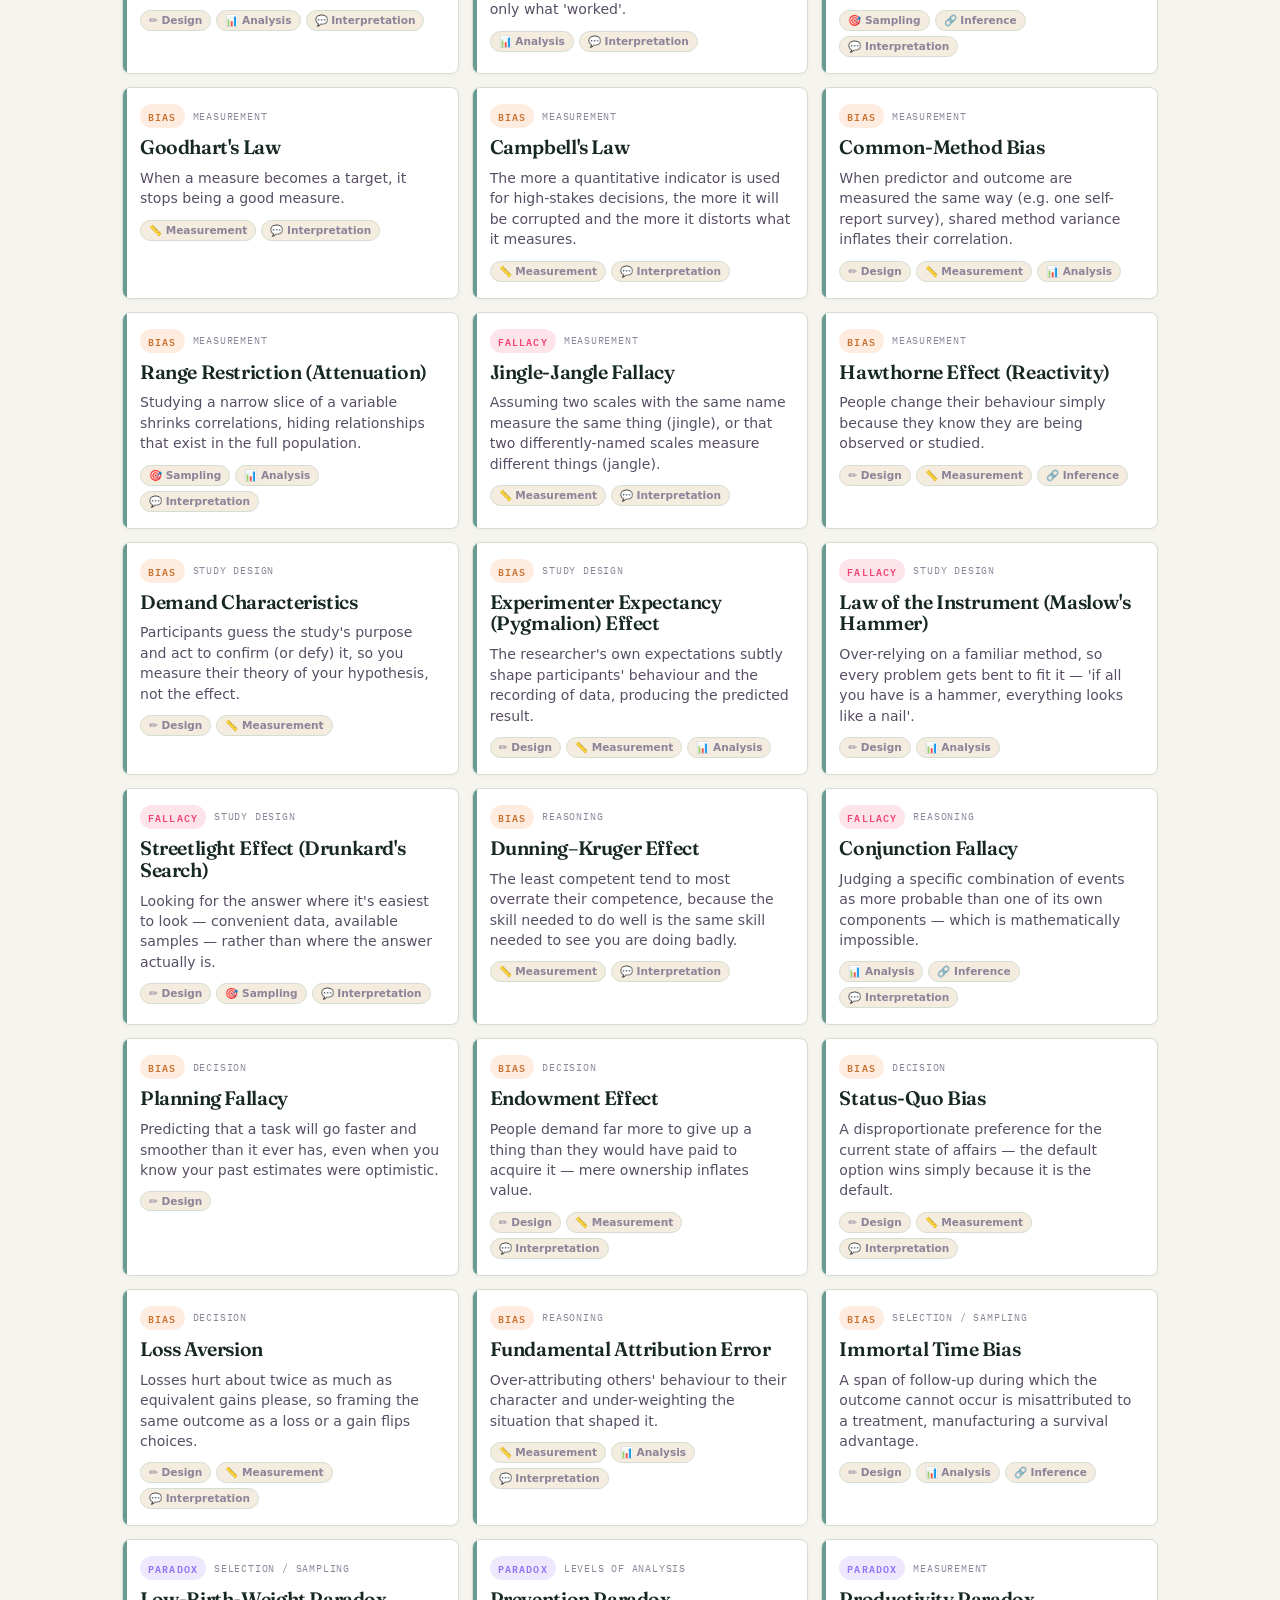
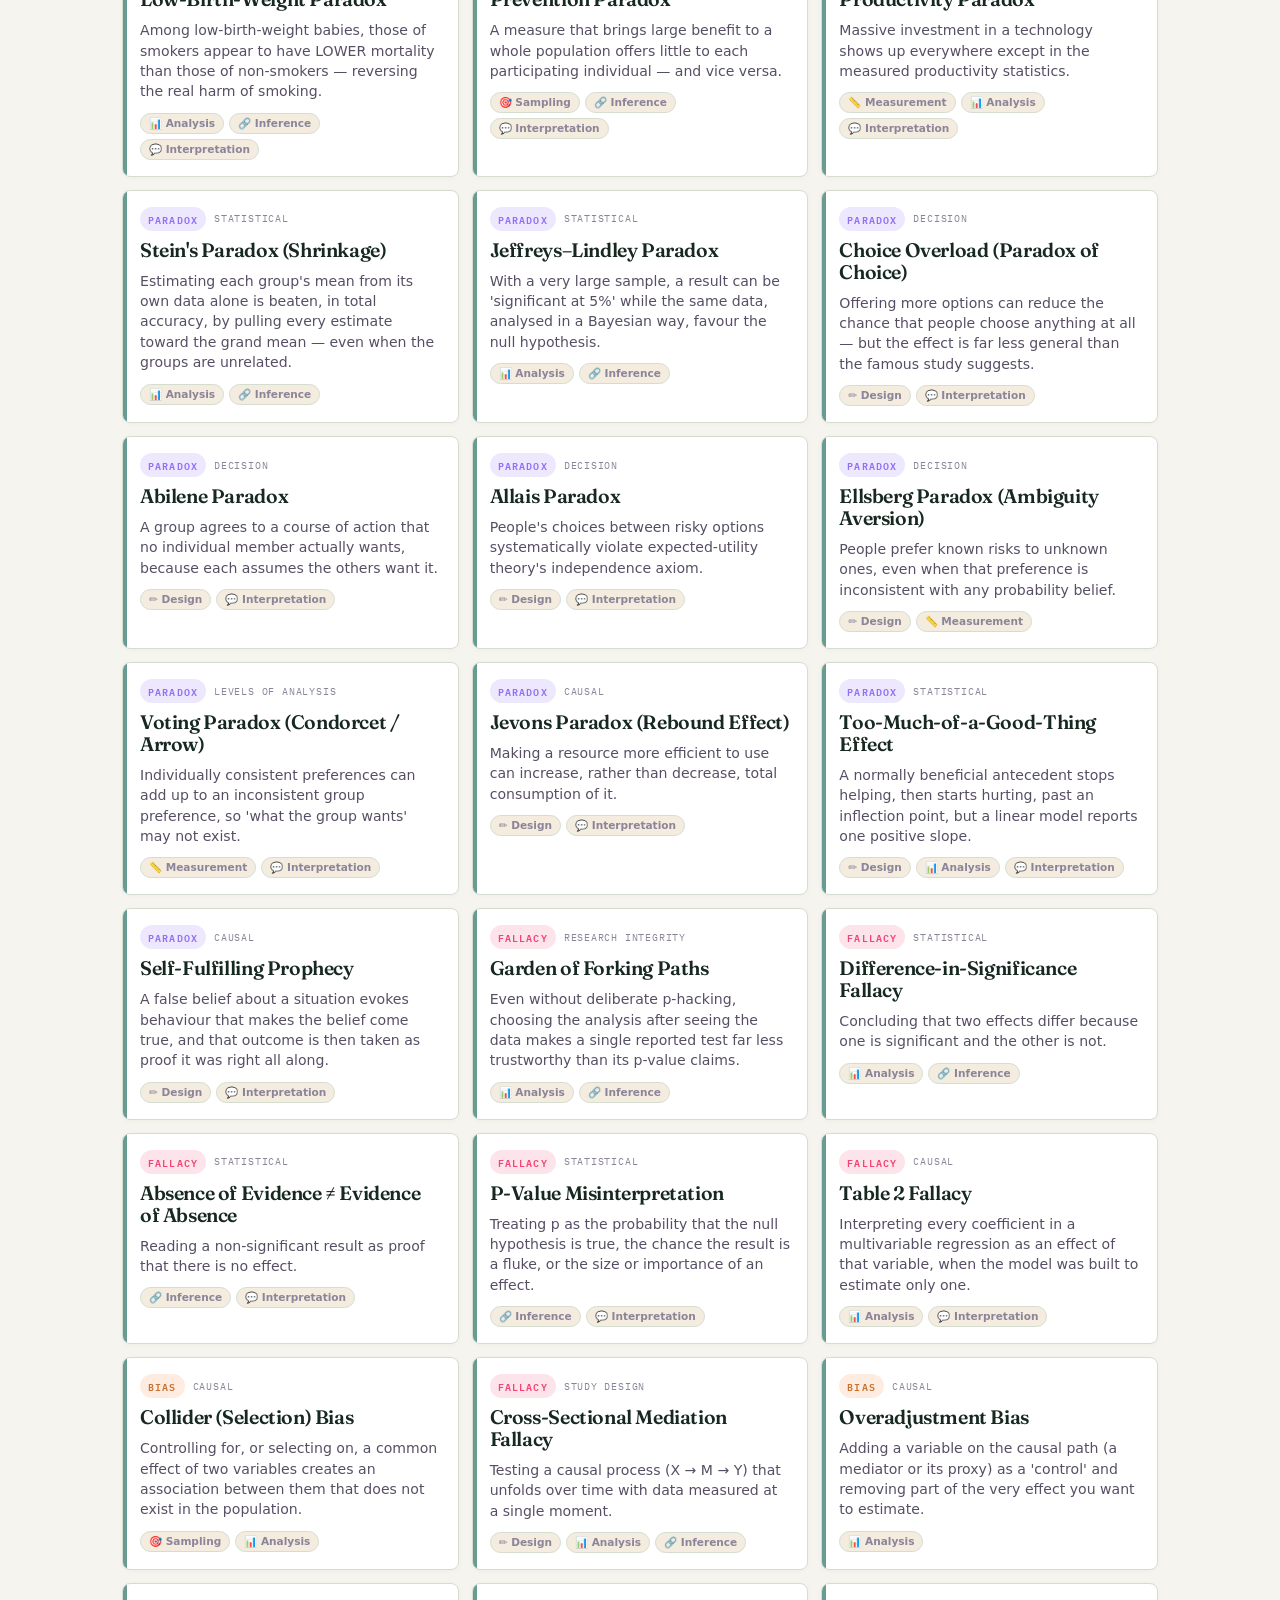
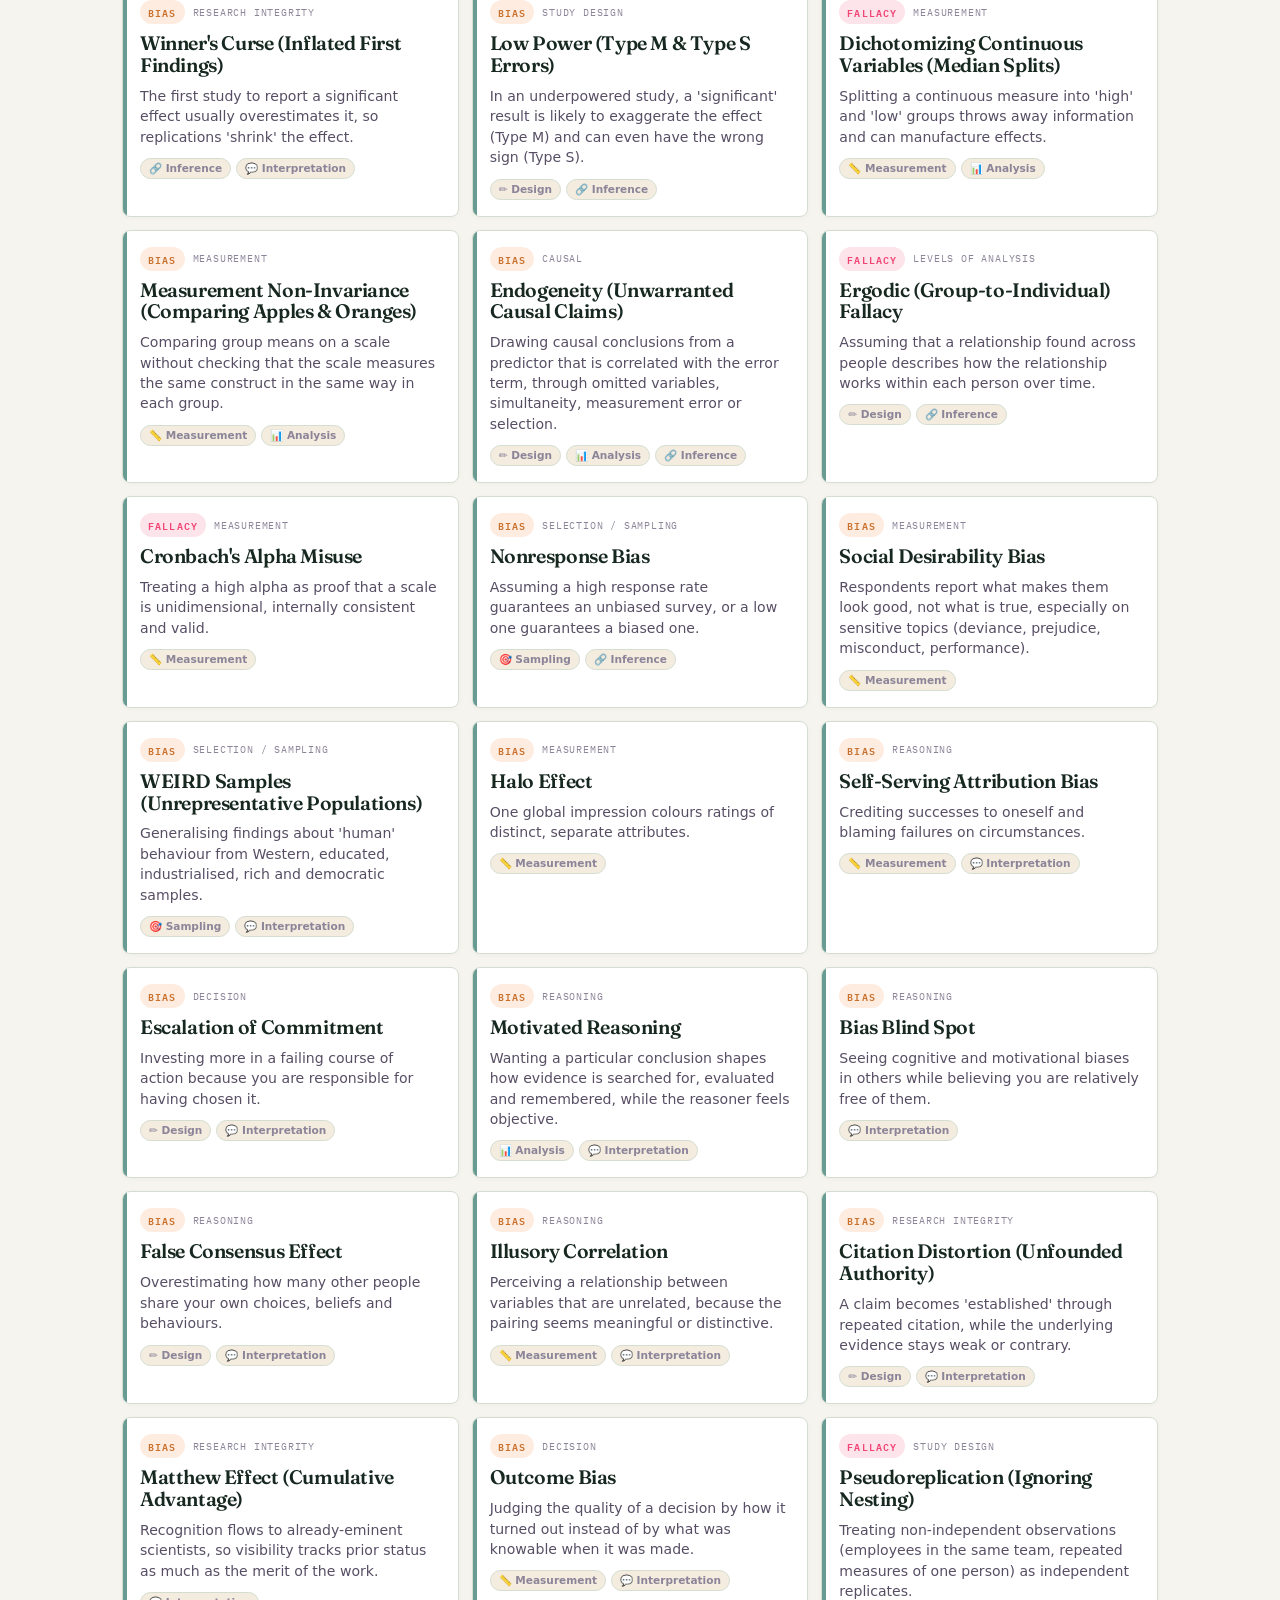
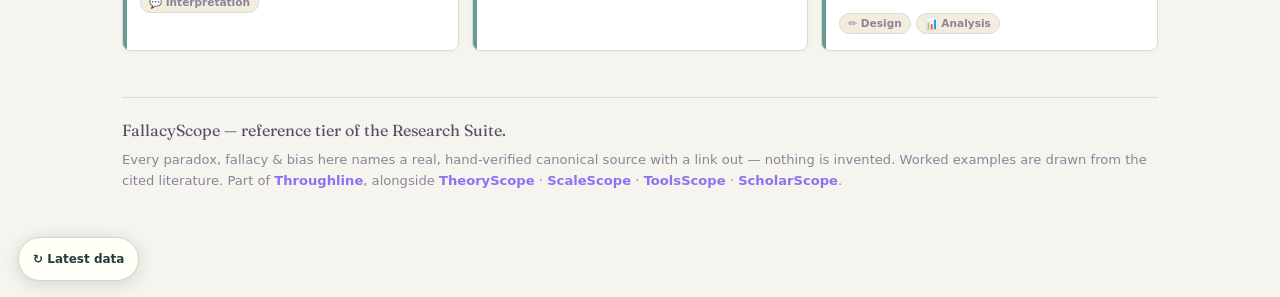
==== commit 259813c2: "Hero: the stream — 87 traps as stones where they first bite, wakes to their last stage One stone per" ====
--- a/index.html
+++ b/index.html
@@ -138,6 +138,21 @@
 .k-fallacy{background:rgba(241,69,117,.15);color:var(--magenta);}
 .k-bias{background:rgba(255,150,86,.18);color:#C9722F;}
 html[data-theme="dark"] .k-bias{color:#FFB082;}
+/* ── the stream (hero): one stone per trap, placed by research stage ── */
+.stream{margin:26px 0 0;background:var(--paper-2);border:1px solid var(--line);border-radius:22px;overflow:hidden;box-shadow:var(--shadow-sm);
+  --water:#dcebe9;--water2:#c6dedb;--flow:rgba(255,255,255,.75);--k-paradox:#9270F4;--k-fallacy:#F14575;--k-bias:#F08A45;--weather:#2a2338}
+html[data-theme="dark"] .stream{--water:#13232a;--water2:#0f1c22;--flow:rgba(160,220,230,.18);--k-paradox:#A78BFA;--k-fallacy:#F47FBE;--k-bias:#FFB082;--weather:#05040a}
+.st-svg{line-height:0}.st-svg svg{display:block;width:100%;height:auto}
+.stream figcaption{display:flex;flex-wrap:wrap;gap:6px 14px;align-items:center;padding:12px 18px 14px;border-top:1px solid var(--line-soft);font-size:12.5px;color:var(--ink-faint);line-height:1.55}
+.st-read{flex:1 1 100%;font-size:13.5px;color:var(--ink-soft);min-height:1.6em}.st-read b{color:var(--ink)}
+.st-how{flex:1}.st-how summary{cursor:pointer;font-weight:600;color:var(--ink-soft)}.st-how span{display:block;margin-top:6px}
+.lg{display:inline-block;width:10px;height:10px;vertical-align:-1px;margin:0 2px}.lg-p{border-radius:50%;background:var(--k-paradox)}.lg-f{background:var(--k-fallacy);clip-path:polygon(50% 0,100% 40%,80% 100%,15% 95%,0 35%)}.lg-b{height:6px;border-radius:50%;background:var(--k-bias);vertical-align:1px}
+.stone{cursor:pointer;transition:opacity .25s}.st-svg:hover .stone{opacity:.45}.st-svg .stone:hover,.st-svg .stone:focus{opacity:1}
+.stone:focus{outline:none}.stone:focus-visible .ring{stroke:var(--violet);stroke-width:2.5}
+.wake{opacity:.16;transition:opacity .25s}.wake.on{opacity:.9}
+.flow{fill:none;stroke:var(--flow);stroke-linecap:round;animation:stFlow var(--d,14s) linear infinite;animation-play-state:paused}
+.stream[data-play="1"] .flow{animation-play-state:running}
+@keyframes stFlow{to{stroke-dashoffset:-400}}
 .fam{font-family:'IBM Plex Mono',monospace;font-size:.62rem;letter-spacing:.08em;text-transform:uppercase;color:var(--ink-faint);}
 .card-title{font-family:'Fraunces',serif;font-weight:600;font-size:1.22rem;letter-spacing:-.02em;line-height:1.12;}
 .card-trap{font-size:.88rem;color:var(--ink-soft);line-height:1.45;}
@@ -316,6 +331,16 @@
     <h1>The ways research <span class="hl">reasoning goes wrong</span>.</h1>
     <p>A curated field guide to the paradoxes, fallacies and biases that bend social-science &amp; management research. Each entry: what the trap is, a real worked example, why it happens, and how to avoid it — every one hand-cited to a canonical source you can verify.</p>
     <div class="hero-stats" id="heroStats"></div>
+    <figure class="stream" id="stream">
+      <div class="st-svg"></div>
+      <figcaption>
+        <span class="st-read" aria-live="polite"></span>
+        <details class="st-how"><summary>How to read this</summary>
+          <span>One stone per trap, dropped into the stretch of research where it first bites; its faint wake runs downstream to the last stage it bites, with a dot at each stage in between (hover a stone to light its wake). Headers: traps that enter a stretch · traps that bite there. Stones that bite more stages are bigger. Shape and colour show the type: <i class="lg lg-p"></i> paradox (round), <i class="lg lg-f"></i> fallacy (angular), <i class="lg lg-b"></i> bias (flat). Darker, more weathered stones have older canonical sources (earliest cited year, 1886–2016). Stacking and the water are layout, not data. Select a stone to open its entry.</span>
+        </details>
+        <button class="chip" id="streamFlow" type="button" hidden>▶ Let it flow</button>
+      </figcaption>
+    </figure>
   </section>
 
   <section class="controls">
@@ -585,6 +610,83 @@
   const chk = e.target.closest('[data-chk]');
   if(chk) stageChecklist(chk.dataset.chk);
 });
+
+/* ── The stream: one stone per trap — x = mean of its real stages[], size = how many stages,
+      shape/colour = kind, weathering = earliest cited year. Packing and water are layout only. ── */
+(function(){
+  const fig=document.getElementById('stream'); if(!fig) return;
+  const box=fig.querySelector('.st-svg'), read=fig.querySelector('.st-read');
+  const yearOf=p=>Math.min(...p.refs.map(r=>+((r.cite||'').match(/\((\d{4})/)||[])[1]).filter(Boolean));
+  const items=DATA.map(p=>{const ix=(p.stages||[]).map(s=>STAGE_ORDER.indexOf(s)).filter(i=>i>=0);
+    return {p,ix,m:ix.length?Math.min(...ix):0,last:ix.length?Math.max(...ix):0,n:Math.max(1,ix.length),y:yearOf(p)};});  /* m = first stage it bites */
+  const Y0=Math.min(...items.map(i=>i.y)), Y1=Math.max(...items.map(i=>i.y));
+  const stageN=s=>DATA.filter(p=>(p.stages||[]).includes(s)).length, enterN=i=>items.filter(it=>it.m===i).length;
+  let W0=0;
+  function rnd(seed){return()=>{seed=(seed*16807)%2147483647;return seed/2147483647;};}
+  function shape(kind,x,y,r,R){
+    if(kind==='paradox')return `<circle cx="${x}" cy="${y}" r="${r}"/>`;
+    if(kind==='bias')return `<ellipse cx="${x}" cy="${y}" rx="${(r*1.45).toFixed(1)}" ry="${(r*.72).toFixed(1)}" transform="rotate(${(R()*24-12).toFixed(0)} ${x} ${y})"/>`;
+    const k=6,pts=[];for(let i=0;i<k;i++){const a=i/k*Math.PI*2+R()*.5,rr=r*(.8+R()*.38);pts.push((x+Math.cos(a)*rr).toFixed(1)+','+(y+Math.sin(a)*rr).toFixed(1));}
+    return `<polygon points="${pts.join(' ')}"/>`;
+  }
+  function draw(){
+    const W=Math.max(320,box.clientWidth), small=W<640, H=small?268:310; W0=W;
+    const padX=small?10:28, top=small?50:56, bot=H-(small?18:22), cw=(W-2*padX)/6;
+    const X=m=>padX+(m+.5)*cw, R=rnd(11);  /* stones pack around the centre of their entry stage */
+    const rad=n=>(small?4.6:6.4)+(n-1)*(small?1.6:2.3);
+    let s=`<svg viewBox="0 0 ${W} ${H}" role="img" aria-labelledby="stT"><title id="stT">The stream: ${DATA.length} traps placed by the research stages where they bite</title>`+
+      `<defs><linearGradient id="stW" x1="0" y1="0" x2="0" y2="1"><stop offset="0" stop-color="var(--water)"/><stop offset="1" stop-color="var(--water2)"/></linearGradient></defs>`;
+    /* river band with soft banks */
+    const bank=(y,amp,ph)=>{let d='';for(let x=0;x<=W;x+=W/24){d+=(x?'L':'M')+x.toFixed(1)+','+(y+Math.sin(x/W*Math.PI*3+ph)*amp).toFixed(1);}return d;};
+    s+=`<rect x="0" y="${top-16}" width="${W}" height="${bot-top+32}" fill="url(#stW)"/>`+
+       `<path d="${bank(top-8,5,0)} L${W},0 L0,0 Z" fill="var(--paper-2)"/><path d="${bank(bot+8,5,1.3)} L${W},${H} L0,${H} Z" fill="var(--paper-2)"/>`;
+    for(let k=0;k<(small?6:9);k++){const y=top+(bot-top)*(k+.5)/(small?6:9);
+      s+=`<path class="flow" d="${bank(y,3+k%3,k)}" stroke-width="${1+k%2}" stroke-dasharray="${18+k*7} ${40+k*9}" style="--d:${12+k*2.5}s"/>`;}
+    /* stage reaches */
+    STAGE_ORDER.forEach((st,i)=>{const x=padX+i*cw;
+      if(i)s+=`<line x1="${x}" x2="${x}" y1="${top-14}" y2="${bot+10}" stroke="var(--line)" stroke-dasharray="2 5"/>`;
+      s+=`<text x="${x+cw/2}" y="${small?18:22}" text-anchor="middle" font-size="${small?9.5:12}" font-weight="700" fill="var(--ink-soft)" font-family="Plus Jakarta Sans,sans-serif">${small?STAGE_LABELS[st].label.slice(0,6)+(STAGE_LABELS[st].label.length>6?'.':''):STAGE_LABELS[st].label}</text>`+
+         `<text x="${x+cw/2}" y="${small?32:38}" text-anchor="middle" font-size="${small?9:10.5}" fill="var(--ink-faint)" font-family="Plus Jakarta Sans,sans-serif">${small?enterN(i)+' · '+stageN(st):enterN(i)+' enter · '+stageN(st)+' bite'}</text>`;});
+    /* pack stones: nearest free spot to (x of mean stage, mid-stream) */
+    const placed=[], mid=(top+bot)/2;
+    items.slice().sort((a,b)=>b.n-a.n||a.m-b.m||a.y-b.y).forEach(it=>{
+      const r=rad(it.n), x0=X(it.m); let best=null;
+      for(let ring=0;ring<60&&!best;ring++){const cands=[];
+        for(let a=0;a<Math.max(1,ring*6);a++){const ang=a/Math.max(1,ring*6)*Math.PI*2, d=ring*(small?2.6:3.4);cands.push([x0+Math.cos(ang)*Math.min(d*1.2,cw/2-r-2),mid+Math.sin(ang)*d]);}
+        for(const [x,y] of cands){if(y-r<top||y+r>bot||x-r<padX||x+r>W-padX)continue;
+          if(placed.every(q=>Math.hypot(q.x-x,q.y-y)>q.r+r+(small?1.6:2.4))){best=[x,y];break;}}}
+      if(!best)best=[x0,mid];
+      placed.push({x:best[0],y:best[1],r,it});});
+    /* wakes first (under the stones): from where a trap enters to the last stage it bites, a dot per stage */
+    placed.forEach(({x,y,it})=>{if(it.last===it.m)return;const x2=X(it.last);
+      s+=`<g class="wake" data-w="${it.p.id}" stroke="var(--k-${it.p.kind})" fill="var(--k-${it.p.kind})"><line x1="${x.toFixed(1)}" y1="${y.toFixed(1)}" x2="${x2.toFixed(1)}" y2="${y.toFixed(1)}" stroke-width="1.3"/>`+it.ix.filter(k=>k!==it.m).map(k=>`<circle cx="${X(k).toFixed(1)}" cy="${y.toFixed(1)}" r="2"/>`).join('')+'</g>';});
+    placed.forEach(({x,y,r,it},i)=>{ /* coords as numbers */const p=it.p, R2=rnd(3+i*7), w=Y1>Y0?(Y1-it.y)/(Y1-Y0):0;
+      x=+x.toFixed(1);y=+y.toFixed(1);const sh=shape(p.kind,x,y,r,R2), R3=rnd(3+i*7);
+      s+=`<a href="#/${p.id}" class="stone" data-id="${p.id}" aria-label="${p.name.replace(/"/g,'&quot;')}: ${p.kind}, bites at ${p.stages.map(z=>STAGE_LABELS[z].label).join(', ')}, earliest source ${it.y}">`+
+        `<g fill="rgba(0,0,0,.18)" transform="translate(1.2 2)">${sh}</g>`+
+        `<g fill="var(--k-${p.kind})">${sh}</g>`+
+        `<g fill="var(--weather)" opacity="${(w*.62).toFixed(2)}">${sh}</g>`+
+        `<g class="ring" fill="none" stroke="rgba(255,255,255,.55)" stroke-width="1">${shape(p.kind,x,y,r,R3)}</g></a>`;});
+    s+='</svg>';
+    box.innerHTML=s;
+    const idle=`<b>${DATA.length} traps</b> in the stream of a study, from design to interpretation · hover or tab to a stone, select it to open the entry.`;
+    read.innerHTML=idle;
+    box.querySelectorAll('.stone').forEach(a=>{const it=items.find(i=>i.p.id===a.dataset.id), p=it.p;
+      const say=()=>{box.querySelectorAll('.wake').forEach(w=>w.classList.toggle('on',w.dataset.w===p.id));read.innerHTML=`<b>${p.name}</b> · ${p.kind} — ${p.trap} <span style="color:var(--ink-faint)">· bites at ${p.stages.map(z=>STAGE_LABELS[z].label).join(', ')} · earliest source ${it.y}</span>`;};
+      a.addEventListener('mouseenter',say);a.addEventListener('focus',say);
+      const off=()=>{read.innerHTML=idle;box.querySelectorAll('.wake.on').forEach(w=>w.classList.remove('on'));};a.addEventListener('mouseleave',off);a.addEventListener('blur',off);
+      a.addEventListener('click',e=>{e.preventDefault();openPitfall(p.id);});});
+  }
+  draw();
+  let t=0;addEventListener('resize',()=>{clearTimeout(t);t=setTimeout(()=>{if(Math.abs(box.clientWidth-W0)>4)draw();},160);});
+  /* slow water, only while visible; reduced motion stays still unless this device opted in (shared syed_flow) */
+  const rm=matchMedia('(prefers-reduced-motion: reduce)').matches, fb=document.getElementById('streamFlow');
+  let flow=false,vis=true;try{flow=localStorage.getItem('syed_flow')==='1';}catch(e){}
+  const apply=()=>{fig.dataset.play=(vis&&(!rm||flow))?'1':'0';fb.hidden=!rm;fb.textContent=flow?'❚❚ Keep still':'▶ Let it flow';};
+  fb.onclick=()=>{flow=!flow;try{localStorage.setItem('syed_flow',flow?'1':'0');}catch(e){}apply();};
+  if('IntersectionObserver' in window)new IntersectionObserver(es=>{vis=es[0].isIntersecting;apply();}).observe(fig);
+  apply();
+})();
 
 /* ── Hero stat chips — real counts, click to filter ── */
 (function(){
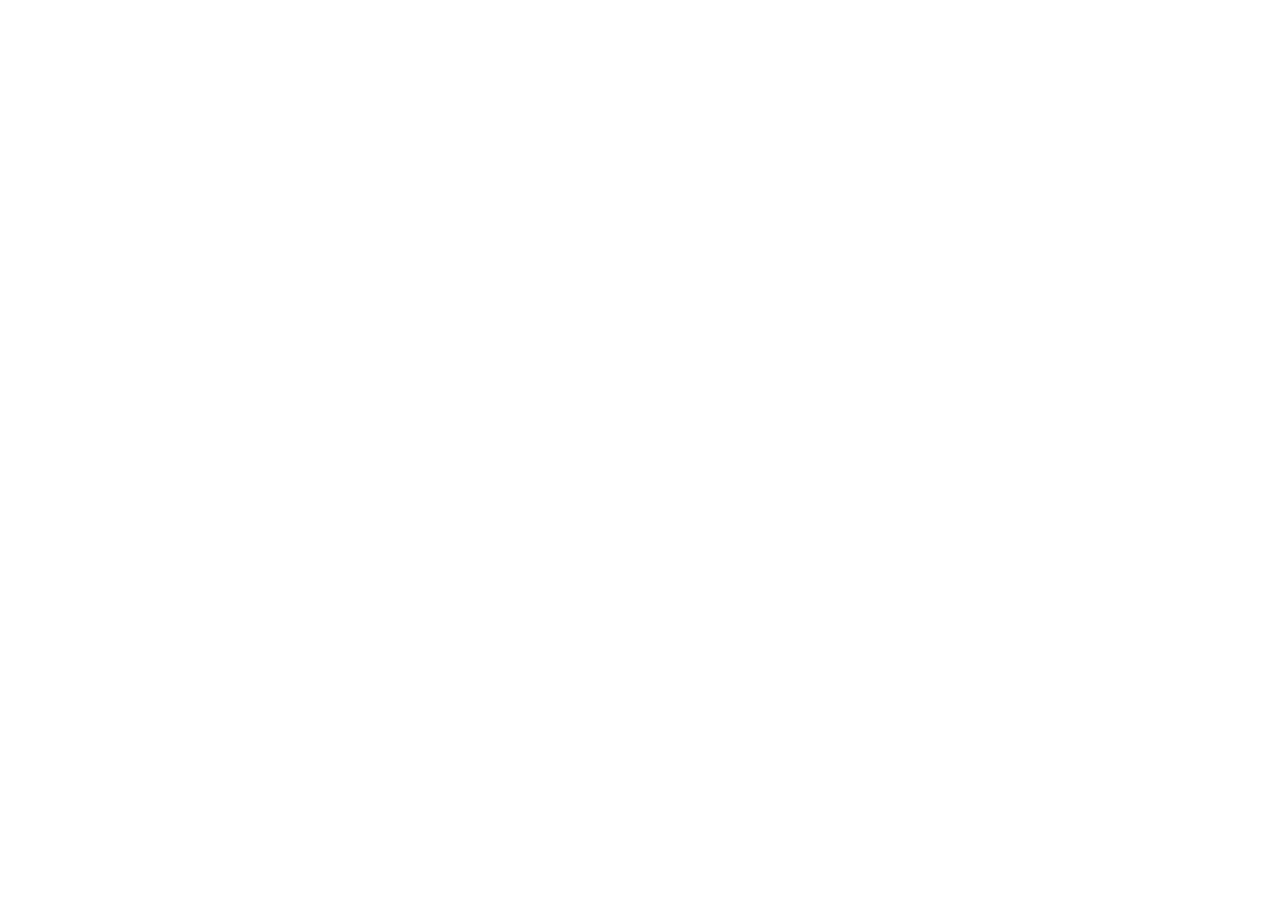
==== commit 0801ccd4: "Redirect to https://fallacyscope.vercel.app Co-Authored-By: Claude Opus 5.5 <noreply@anthropic.com>" ====
--- a/index.html
+++ b/index.html
@@ -1,1348 +1,14 @@
 <!doctype html>
-<html data-product-design="2026" lang="en" data-theme="light">
-<head>
-<meta charset="UTF-8" />
-<meta name="viewport" content="width=device-width, initial-scale=1.0, viewport-fit=cover" />
-<title>FallacyScope — Paradoxes & fallacies in research</title>
-<meta name="description" content="A curated, fully-cited field guide to the paradoxes, fallacies and biases that bend social-science & management research — what each trap is, a real worked example, why it happens, and how to avoid it. Reference tier of the Research Suite." />
-<meta name="theme-color" content="#FBF7EF" />
-<link rel="canonical" href="https://syahmedu.github.io/fallacyscope/" />
-<meta property="og:type" content="website" />
-<meta property="og:title" content="FallacyScope — Paradoxes &amp; fallacies in research" />
-<meta property="og:description" content="A curated, fully-cited field guide to the paradoxes, fallacies and biases that bend social-science &amp; management research — what each trap is, a real example, why it happens, and how to avoid it." />
-<meta property="og:url" content="https://syahmedu.github.io/fallacyscope/" />
-<meta property="og:site_name" content="Syed Asrar" />
-<meta name="twitter:card" content="summary" />
-<meta name="twitter:title" content="FallacyScope — Paradoxes &amp; fallacies in research" />
-<meta name="twitter:description" content="A fully-cited field guide to the paradoxes, fallacies &amp; biases that bend social-science &amp; management research." />
-<meta name="robots" content="index, follow, max-image-preview:large" />
-<meta name="author" content="Syed Ahmed" />
-<script type="application/ld+json">
-{
-  "@context": "https://schema.org",
-  "@type": "WebApplication",
-  "name": "FallacyScope",
-  "url": "https://syahmedu.github.io/fallacyscope/",
-  "applicationCategory": "EducationalApplication",
-  "operatingSystem": "Web browser",
-  "description": "A curated, fully-cited field guide to the paradoxes, fallacies and biases that bend social-science and management research — what each trap is, a real worked example, why it happens, and how to avoid it.",
-  "inLanguage": "en",
-  "isAccessibleForFree": true,
-  "author": { "@type": "Person", "name": "Syed Ahmed", "url": "https://syahmedu.github.io/nexus/" },
-  "offers": { "@type": "Offer", "price": "0", "priceCurrency": "USD" }
-}
+<html lang="en"><head><meta charset="utf-8">
+<title>FallacyScope — moved</title>
+<meta name="robots" content="noindex">
+<link rel="canonical" href="https://fallacyscope.vercel.app/">
+<meta http-equiv="refresh" content="0; url=https://fallacyscope.vercel.app/">
+<script>
+  // Keep any sub-path, ?query and #hash hand-off (e.g. #pack=, ?q=) when forwarding.
+  var p = location.pathname.replace(/^\/fallacyscope\/?/, '');
+  location.replace('https://fallacyscope.vercel.app/' + p + location.search + location.hash);
 </script>
-<link rel="icon" href="data:image/svg+xml,<svg xmlns='http://www.w3.org/2000/svg' viewBox='0 0 32 32'><rect width='32' height='32' rx='9' fill='url(%23g)'/><text x='50%25' y='57%25' dominant-baseline='middle' text-anchor='middle' font-family='system-ui' font-weight='900' font-size='16' fill='white'>F</text><defs><linearGradient id='g' x1='0' y1='0' x2='1' y2='1'><stop offset='0%25' stop-color='%23FF9656'/><stop offset='52%25' stop-color='%23F14575'/><stop offset='100%25' stop-color='%239270F4'/></linearGradient></defs></svg>" type="image/svg+xml">
-<link rel="preconnect" href="https://fonts.googleapis.com">
-<link rel="preconnect" href="https://fonts.gstatic.com" crossorigin>
-<link href="https://fonts.googleapis.com/css2?family=Fraunces:ital,opsz,wght,SOFT,WONK@0,9..144,400..700,0,0;1,9..144,400..600,0,1&family=Plus+Jakarta+Sans:wght@400;500;600;700;800&family=IBM+Plex+Mono:wght@400;500;600&display=swap" rel="stylesheet">
-<style>
-/* ════════════════════════════════════════════════════════════════
-   FALLACYSCOPE — paradoxes & fallacies in social-science & management
-   research. Single file, no build. Data in pitfalls.js — every entry
-   is a real, hand-verified citation with a DOI/link out (nothing
-   invented). Shares the Research-Suite "Throughline" design tokens.
-   ════════════════════════════════════════════════════════════════ */
-:root{
-  --paper:#FBF7EF; --paper-2:#FFFFFF; --paper-3:#F3ECDF;
-  --ink:#211B2E; --ink-soft:#574E64; --ink-faint:#8C8498;
-  --line:rgba(33,27,46,.12); --line-soft:rgba(33,27,46,.07);
-  --coral:#FF9656; --magenta:#F14575; --violet:#9270F4;
-  --grad:linear-gradient(135deg,#FF9656 0%,#F14575 52%,#9270F4 100%);
-  --grad-soft:linear-gradient(135deg,rgba(255,150,86,.14),rgba(241,69,117,.12),rgba(146,112,244,.14));
-  --shadow:0 1px 2px rgba(33,27,46,.05), 0 24px 60px -28px rgba(33,27,46,.35); --shadow-sm:0 1px 2px rgba(33,27,46,.04), 0 8px 24px -14px rgba(33,27,46,.3);
-}
-html[data-theme="dark"]{
-  --paper:#14111C; --paper-2:#1C1827; --paper-3:#241F31;
-  --ink:#F4EFF8; --ink-soft:#B8AEC6; --ink-faint:#7C7389;
-  --line:rgba(255,255,255,.13); --line-soft:rgba(255,255,255,.07);
-  --grad-soft:linear-gradient(135deg,rgba(255,150,86,.16),rgba(241,69,117,.13),rgba(146,112,244,.18));
-  --shadow:0 1px 2px rgba(0,0,0,.5), 0 24px 60px -24px rgba(0,0,0,.7); --shadow-sm:0 1px 2px rgba(0,0,0,.4), 0 8px 24px -14px rgba(0,0,0,.6);
-}
-*{box-sizing:border-box;margin:0;padding:0;}
-html{scroll-behavior:smooth;-webkit-text-size-adjust:100%;}
-body{
-  font-family:'Plus Jakarta Sans',system-ui,sans-serif; color:var(--ink);
-  background:
-    radial-gradient(58vmax 58vmax at 10% -10%,rgba(255,150,86,.06),transparent 60%),
-    radial-gradient(52vmax 52vmax at 108% 14%,rgba(146,112,244,.07),transparent 60%),
-    var(--paper);
-  background-attachment:fixed;
-  line-height:1.6; overflow-x:hidden; -webkit-font-smoothing:antialiased; min-height:100vh;
-  transition:background .4s ease,color .4s ease;
-}
-body::before{
-  content:'';position:fixed;inset:0;z-index:1;pointer-events:none;opacity:.035;mix-blend-mode:multiply;
-  background-image:url("data:image/svg+xml,%3Csvg xmlns='http://www.w3.org/2000/svg' width='160' height='160'%3E%3Cfilter id='n'%3E%3CfeTurbulence type='fractalNoise' baseFrequency='.85' numOctaves='3'/%3E%3C/filter%3E%3Crect width='100%25' height='100%25' filter='url(%23n)'/%3E%3C/svg%3E");
-}
-html[data-theme="dark"] body::before{mix-blend-mode:screen;opacity:.05;}
-a{color:inherit;text-decoration:none;}
-::selection{background:var(--magenta);color:#fff;}
-button:focus-visible,a:focus-visible,input:focus-visible{outline:3px solid var(--violet);outline-offset:2px;border-radius:6px;}
-.skip-link{position:fixed;top:10px;left:10px;z-index:100000;transform:translateY(-160%);transition:transform .2s ease;background:#211B2E;color:#fff;padding:10px 16px;border-radius:10px;font-weight:700;text-decoration:none;}
-.skip-link:focus{transform:translateY(0);outline:3px solid var(--violet);outline-offset:2px;}
-.mono{font-family:'IBM Plex Mono',monospace;}
-.wrap{max-width:1080px;margin:0 auto;padding:0 22px;position:relative;z-index:2;}
-
-/* ── Brand bar ─────────────────────────────────────────────── */
-.bar{
-  position:sticky;top:0;z-index:50;display:flex;align-items:center;gap:12px;
-  padding:9px 22px;background:color-mix(in srgb,var(--paper) 82%,transparent);
-  backdrop-filter:blur(20px) saturate(160%);border-bottom:1px solid var(--line);
-}
-.s-mark{width:30px;height:30px;border-radius:9px;background:var(--grad);display:grid;place-items:center;
-  color:#fff;font-weight:900;font-size:15px;box-shadow:0 4px 14px -4px rgba(241,69,117,.6);animation:glow 4s ease-in-out infinite;}
-@keyframes glow{0%,100%{box-shadow:0 4px 14px -4px rgba(241,69,117,.5);}50%{box-shadow:0 4px 22px -2px rgba(146,112,244,.7);}}
-.bar-name{font-weight:800;letter-spacing:-.01em;font-size:15px;}
-.bar-name b{background:var(--grad);-webkit-background-clip:text;background-clip:text;-webkit-text-fill-color:transparent;}
-.bar-tag{font-family:'IBM Plex Mono',monospace;font-size:.62rem;letter-spacing:.12em;text-transform:uppercase;color:var(--ink-faint);}
-.bar-sp{flex:1;}
-.bar-link{font-size:.78rem;font-weight:600;color:var(--ink-soft);padding:6px 11px;border-radius:999px;border:1px solid var(--line);transition:.15s;}
-.bar-link:hover{color:var(--ink);border-color:var(--violet);}
-.theme-btn{width:34px;height:34px;border-radius:999px;border:1px solid var(--line);background:var(--paper-2);cursor:pointer;font-size:15px;color:var(--ink);transition:.15s;}
-.theme-btn:hover{border-color:var(--magenta);}
-
-/* ── Hero ──────────────────────────────────────────────────── */
-.hero{padding:46px 0 22px;}
-.hero .kicker{font-family:'IBM Plex Mono',monospace;font-size:.72rem;letter-spacing:.16em;text-transform:uppercase;color:var(--magenta);margin-bottom:12px;}
-.hero h1{font-family:'Fraunces',serif;font-weight:600;letter-spacing:-.025em;font-size:clamp(2rem,5vw,3.1rem);line-height:1.04;max-width:18ch;font-optical-sizing:auto;text-wrap:balance;}
-.hero h1 .hl{font-style:italic;font-weight:500;font-variation-settings:'SOFT' 100,'WONK' 1;background:var(--grad);-webkit-background-clip:text;background-clip:text;-webkit-text-fill-color:transparent;}
-.hero p{margin-top:14px;color:var(--ink-soft);font-size:1.05rem;max-width:62ch;}
-
-/* ── Controls ──────────────────────────────────────────────── */
-.controls{margin:18px 0 8px;display:flex;flex-direction:column;gap:14px;}
-.row{display:flex;gap:10px;align-items:center;flex-wrap:wrap;}
-.row.between{justify-content:space-between;}
-.seg{display:inline-flex;background:var(--paper-3);border:1px solid var(--line);border-radius:999px;padding:3px;gap:2px;flex-wrap:wrap;}
-.seg button{border:0;background:transparent;cursor:pointer;font-family:inherit;font-weight:700;font-size:.82rem;color:var(--ink-soft);padding:7px 16px;border-radius:999px;transition:.15s;}
-.seg button.on{background:var(--paper-2);color:var(--ink);box-shadow:var(--shadow-sm);}
-.seg button:hover:not(.on){color:var(--ink);}
-.lbl{font-family:'IBM Plex Mono',monospace;font-size:.7rem;letter-spacing:.1em;text-transform:uppercase;color:var(--ink-faint);}
-.chips{display:flex;gap:7px;flex-wrap:wrap;}
-.chip{border:1px solid var(--line);background:var(--paper-2);color:var(--ink-soft);cursor:pointer;font-family:inherit;font-weight:600;font-size:.8rem;padding:6px 13px;border-radius:999px;transition:.15s;}
-.chip:hover{border-color:var(--violet);color:var(--ink);}
-.chip.on{background:var(--grad);color:#fff;border-color:transparent;}
-.input{width:100%;font-family:inherit;font-size:.95rem;color:var(--ink);background:var(--paper-2);border:1px solid var(--line);border-radius:12px;padding:12px 14px;outline:none;transition:.15s;}
-.input:focus{border-color:var(--magenta);box-shadow:0 0 0 3px rgba(241,69,117,.12);}
-.search{flex:1 1 300px;max-width:520px;}
-
-/* ── Browse grid ───────────────────────────────────────────── */
-.count{font-family:'IBM Plex Mono',monospace;font-size:.72rem;letter-spacing:.06em;color:var(--ink-faint);margin:6px 0 2px;}
-.grid{display:grid;grid-template-columns:repeat(auto-fill,minmax(300px,1fr));gap:13px;margin-top:8px;}
-.card{display:flex;flex-direction:column;gap:9px;text-align:left;background:var(--paper-2);border:1px solid var(--line);border-radius:16px;padding:16px 17px;cursor:pointer;transition:.16s;font-family:inherit;color:var(--ink);position:relative;overflow:hidden;}
-.card::before{content:'';position:absolute;left:0;top:0;bottom:0;width:4px;background:var(--grad);opacity:.65;}
-.card:hover{border-color:var(--violet);transform:translateY(-2px);box-shadow:var(--shadow-sm),0 12px 30px -18px rgba(146,112,244,.35);}
-.card-eyebrow{display:flex;align-items:center;gap:8px;flex-wrap:wrap;}
-.k-pill{font-family:'IBM Plex Mono',monospace;font-size:.6rem;letter-spacing:.12em;text-transform:uppercase;font-weight:600;padding:3px 8px;border-radius:999px;}
-.k-paradox{background:rgba(146,112,244,.16);color:var(--violet);}
-.k-fallacy{background:rgba(241,69,117,.15);color:var(--magenta);}
-.k-bias{background:rgba(255,150,86,.18);color:#C9722F;}
-html[data-theme="dark"] .k-bias{color:#FFB082;}
-/* ── the stream (hero): one stone per trap, placed by research stage ── */
-.stream{margin:26px 0 0;background:var(--paper-2);border:1px solid var(--line);border-radius:22px;overflow:hidden;box-shadow:var(--shadow-sm);
-  --water:#dcebe9;--water2:#c6dedb;--flow:rgba(255,255,255,.75);--k-paradox:#9270F4;--k-fallacy:#F14575;--k-bias:#F08A45;--weather:#2a2338}
-html[data-theme="dark"] .stream{--water:#13232a;--water2:#0f1c22;--flow:rgba(160,220,230,.18);--k-paradox:#A78BFA;--k-fallacy:#F47FBE;--k-bias:#FFB082;--weather:#05040a}
-.st-svg{line-height:0}.st-svg svg{display:block;width:100%;height:auto}
-.stream figcaption{display:flex;flex-wrap:wrap;gap:6px 14px;align-items:center;padding:12px 18px 14px;border-top:1px solid var(--line-soft);font-size:12.5px;color:var(--ink-faint);line-height:1.55}
-.st-read{flex:1 1 100%;font-size:13.5px;color:var(--ink-soft);min-height:1.6em}.st-read b{color:var(--ink)}
-.st-how{flex:1}.st-how summary{cursor:pointer;font-weight:600;color:var(--ink-soft)}.st-how span{display:block;margin-top:6px}
-.lg{display:inline-block;width:10px;height:10px;vertical-align:-1px;margin:0 2px}.lg-p{border-radius:50%;background:var(--k-paradox)}.lg-f{background:var(--k-fallacy);clip-path:polygon(50% 0,100% 40%,80% 100%,15% 95%,0 35%)}.lg-b{height:6px;border-radius:50%;background:var(--k-bias);vertical-align:1px}
-.stone{cursor:pointer;transition:opacity .25s}.st-svg:hover .stone{opacity:.45}.st-svg .stone:hover,.st-svg .stone:focus{opacity:1}
-.stone:focus{outline:none}.stone:focus-visible .ring{stroke:var(--violet);stroke-width:2.5}
-.wake{opacity:.16;transition:opacity .25s}.wake.on{opacity:.9}
-.flow{fill:none;stroke:var(--flow);stroke-linecap:round;animation:stFlow var(--d,14s) linear infinite;animation-play-state:paused}
-.stream[data-play="1"] .flow{animation-play-state:running}
-@keyframes stFlow{to{stroke-dashoffset:-400}}
-.fam{font-family:'IBM Plex Mono',monospace;font-size:.62rem;letter-spacing:.08em;text-transform:uppercase;color:var(--ink-faint);}
-.card-title{font-family:'Fraunces',serif;font-weight:600;font-size:1.22rem;letter-spacing:-.02em;line-height:1.12;}
-.card-trap{font-size:.88rem;color:var(--ink-soft);line-height:1.45;}
-.stage-row{display:flex;gap:5px;flex-wrap:wrap;margin-top:2px;}
-.stage-tag{font-size:.66rem;font-weight:600;padding:3px 8px;border-radius:999px;background:var(--paper-3);border:1px solid var(--line);color:var(--ink-faint);}
-.empty{text-align:center;color:var(--ink-faint);padding:46px 0;font-size:.92rem;}
-
-/* ── Quiz ──────────────────────────────────────────────────── */
-.quiz{max-width:680px;margin:8px auto 0;}
-.quiz-head{display:flex;align-items:center;justify-content:space-between;margin-bottom:14px;}
-.quiz-prompt{font-family:'IBM Plex Mono',monospace;font-size:.72rem;letter-spacing:.12em;text-transform:uppercase;color:var(--magenta);font-weight:600;}
-.quiz-score{font-family:'IBM Plex Mono',monospace;font-size:.8rem;color:var(--ink-soft);}
-.quiz-trap{font-family:'Fraunces',serif;font-size:1.4rem;line-height:1.3;letter-spacing:-.01em;color:var(--ink);background:var(--grad-soft);border:1px solid var(--line);border-radius:16px;padding:20px 22px;margin-bottom:16px;}
-.quiz-opts{display:grid;grid-template-columns:1fr 1fr;gap:10px;}
-@media(max-width:560px){.quiz-opts{grid-template-columns:1fr;}}
-.quiz-opt{text-align:left;font-family:inherit;font-weight:600;font-size:.92rem;color:var(--ink);background:var(--paper-2);border:1px solid var(--line);border-radius:12px;padding:13px 16px;cursor:pointer;transition:.15s;}
-.quiz-opt:hover:not(:disabled){border-color:var(--violet);transform:translateY(-1px);}
-.quiz-opt:disabled{cursor:default;}
-.quiz-opt.correct{background:rgba(27,138,90,.14);border-color:#1b8a5a;color:#1b8a5a;}
-.quiz-opt.wrong{background:rgba(241,69,117,.12);border-color:var(--magenta);color:var(--magenta);}
-.quiz-fb{font-weight:700;font-size:1.02rem;margin:18px 0 10px;}
-.quiz-fb.ok{color:#1b8a5a;} .quiz-fb.no{color:var(--magenta);}
-.quiz-fb strong{font-family:'Fraunces',serif;}
-.quiz-rev{font-size:.9rem;color:var(--ink-soft);line-height:1.55;margin:8px 0;padding-left:12px;border-left:2px solid var(--line);}
-.quiz-rl{display:inline-block;font-family:'IBM Plex Mono',monospace;font-size:.62rem;letter-spacing:.1em;text-transform:uppercase;color:var(--ink-faint);font-weight:600;margin-right:7px;}
-.quiz-actions{display:flex;gap:8px;margin-top:16px;}
-.quiz-next{font-family:inherit;font-weight:700;font-size:.86rem;color:#fff;background:var(--grad);border:0;border-radius:999px;padding:9px 20px;cursor:pointer;}
-.quiz-next:hover{opacity:.92;}
-
-/* ── By-stage view ─────────────────────────────────────────── */
-.stage-sec{margin-top:22px;}
-.stage-head{display:flex;align-items:baseline;gap:10px;margin-bottom:10px;border-bottom:1px solid var(--line);padding-bottom:7px;}
-.stage-head h3{font-family:'Fraunces',serif;font-weight:600;font-size:1.3rem;letter-spacing:-.02em;}
-.stage-head .n{font-family:'IBM Plex Mono',monospace;font-size:.72rem;color:var(--ink-faint);}
-.stage-head .desc{font-size:.82rem;color:var(--ink-soft);margin-left:auto;text-align:right;max-width:40ch;}
-.mini-list{display:flex;flex-direction:column;gap:7px;}
-.mini{display:flex;align-items:center;gap:11px;text-align:left;background:var(--paper-2);border:1px solid var(--line);border-radius:12px;padding:11px 14px;cursor:pointer;transition:.15s;font-family:inherit;color:var(--ink);}
-.mini:hover{border-color:var(--violet);transform:translateX(2px);}
-.mini .mk{flex:1;min-width:0;}
-.mini .mt{font-weight:700;font-size:.95rem;letter-spacing:-.01em;}
-.mini .mtrap{font-size:.8rem;color:var(--ink-soft);white-space:nowrap;overflow:hidden;text-overflow:ellipsis;}
-
-/* ── Modal ─────────────────────────────────────────────────── */
-.scrim{position:fixed;inset:0;z-index:100;background:rgba(20,14,30,.5);backdrop-filter:blur(3px);display:none;align-items:flex-start;justify-content:center;padding:40px 16px;overflow-y:auto;}
-.scrim.show{display:flex;}
-.modal{background:var(--paper);border:1px solid var(--line);border-radius:20px;box-shadow:var(--shadow);max-width:680px;width:100%;padding:26px 28px 32px;position:relative;animation:rise .25s ease;}
-@keyframes rise{from{opacity:0;transform:translateY(14px);}to{opacity:1;transform:none;}}
-.modal-x{position:absolute;top:16px;right:16px;width:32px;height:32px;border-radius:999px;border:1px solid var(--line);background:var(--paper-2);color:var(--ink-soft);cursor:pointer;font-size:17px;line-height:1;z-index:2;}
-.modal-x:hover{border-color:var(--magenta);color:var(--magenta);}
-.m-eyebrow{display:flex;align-items:center;gap:9px;flex-wrap:wrap;margin-bottom:6px;}
-.m-title{font-family:'Fraunces',serif;font-weight:600;font-size:1.7rem;letter-spacing:-.02em;line-height:1.1;padding-right:30px;}
-.m-trap{font-size:1.02rem;color:var(--ink);margin:10px 0 4px;line-height:1.5;font-weight:500;}
-.m-sec{margin-top:18px;}
-.m-sec h4{font-family:'IBM Plex Mono',monospace;font-size:.7rem;letter-spacing:.12em;text-transform:uppercase;color:var(--ink-faint);margin-bottom:7px;display:flex;align-items:center;gap:7px;}
-.m-sec p{font-size:.94rem;color:var(--ink-soft);line-height:1.6;}
-.m-sec.antidote{background:var(--grad-soft);border:1px solid var(--line);border-radius:14px;padding:14px 16px;}
-.m-sec.antidote h4{color:var(--magenta);}
-.m-sec.antidote p{color:var(--ink);}
-.stages-full{display:flex;gap:6px;flex-wrap:wrap;}
-.m-links{display:flex;flex-wrap:wrap;gap:8px;}
-.m-link{font-size:.8rem;font-weight:600;padding:8px 13px;border-radius:999px;border:1px solid var(--line);color:var(--ink-soft);transition:.15s;display:inline-flex;align-items:center;gap:6px;}
-.m-link:hover{border-color:var(--violet);color:var(--ink);transform:translateY(-1px);}
-.related{display:flex;flex-wrap:wrap;gap:7px;}
-.rel-btn{font-size:.82rem;font-weight:600;padding:6px 12px;border-radius:999px;border:1px solid var(--line);background:var(--paper-2);color:var(--ink-soft);cursor:pointer;font-family:inherit;transition:.15s;}
-.rel-btn:hover{border-color:var(--magenta);color:var(--ink);}
-.refs{list-style:none;display:flex;flex-direction:column;gap:10px;}
-.ref{font-size:.84rem;color:var(--ink-soft);line-height:1.5;padding-left:14px;border-left:2px solid var(--line);}
-.ref a{color:var(--violet);font-weight:600;border-bottom:1px solid transparent;}
-.ref a:hover{border-bottom-color:var(--violet);}
-.verify{font-size:.74rem;color:var(--ink-faint);font-style:italic;margin-top:10px;}
-
-/* ── Footer ────────────────────────────────────────────────── */
-.foot{margin:46px 0 30px;padding-top:20px;border-top:1px solid var(--line);font-size:.82rem;color:var(--ink-faint);line-height:1.6;}
-.foot a{color:var(--violet);font-weight:600;}
-.foot .big{font-family:'Fraunces',serif;font-size:1rem;color:var(--ink-soft);margin-bottom:6px;}
-
-/* ── 2026-07 pass: hero stats · stage matrix · checklists · citation copy · print guide ── */
-.hero-stats{display:flex;gap:8px;flex-wrap:wrap;margin-top:16px;}
-.hstat{font-family:'IBM Plex Mono',monospace;font-size:.72rem;letter-spacing:.06em;border:1px solid var(--line);background:var(--paper-2);color:var(--ink-soft);border-radius:999px;padding:6px 13px;cursor:pointer;transition:.15s;font-weight:600;}
-.hstat b{color:var(--ink);font-weight:700;}
-.hstat:hover{border-color:var(--violet);color:var(--ink);}
-.mx-wrap{margin:14px 0 4px;overflow-x:auto;}
-.mx{border-collapse:collapse;min-width:480px;width:100%;}
-.mx th,.mx td{border:1px solid var(--line);padding:8px 10px;text-align:center;font-size:.82rem;}
-.mx th{font-family:'IBM Plex Mono',monospace;font-size:.64rem;letter-spacing:.1em;text-transform:uppercase;color:var(--ink-faint);background:var(--paper-3);}
-.mx td.rowh{text-align:left;font-weight:700;font-size:.85rem;background:var(--paper-2);}
-.mx td button{border:0;background:transparent;font:inherit;font-weight:700;color:var(--ink);cursor:pointer;width:100%;padding:2px 0;border-radius:8px;}
-.mx td button:hover{background:var(--grad-soft);}
-.mx td .z{color:var(--ink-faint);font-weight:400;}
-.mx-note{font-size:.72rem;color:var(--ink-faint);margin-top:6px;}
-.stage-tools{display:flex;gap:6px;}
-.chk-btn{font-family:inherit;font-size:.7rem;font-weight:700;border:1px solid var(--line);background:var(--paper-2);color:var(--ink-soft);border-radius:999px;padding:4px 11px;cursor:pointer;transition:.15s;white-space:nowrap;}
-.chk-btn:hover{border-color:var(--magenta);color:var(--magenta);}
-.ref-copy{display:inline-flex;gap:6px;margin-top:4px;}
-.copy-btn{font-family:'IBM Plex Mono',monospace;font-size:.62rem;letter-spacing:.06em;border:1px solid var(--line);background:var(--paper-2);color:var(--ink-faint);border-radius:999px;padding:3px 9px;cursor:pointer;transition:.15s;}
-.copy-btn:hover{border-color:var(--violet);color:var(--ink);}
-#fs-toast{position:fixed;bottom:20px;left:50%;transform:translate(-50%,8px);background:var(--ink);color:var(--paper);padding:8px 16px;border-radius:999px;font-size:.8rem;font-weight:700;opacity:0;pointer-events:none;transition:.25s;z-index:5000;}
-#fs-toast.show{opacity:1;transform:translate(-50%,0);}
-#printGuide{display:none;}
-@media print{
-  body.print-fg > :not(#printGuide){display:none !important;}
-  body.print-fg::before{display:none !important;}
-  body.print-fg{background:#fff !important;}
-  body.print-fg #printGuide{display:block;font-family:Georgia,serif;color:#000;}
-  #printGuide .pg-entry{page-break-inside:avoid;border-bottom:1px solid #999;padding:10px 0;}
-  #printGuide h1{font-size:20px;margin:0 0 2px;}
-  #printGuide .pg-sub{font-size:11px;color:#444;margin-bottom:10px;}
-  #printGuide h2{font-size:14px;margin:0 0 2px;}
-  #printGuide .pg-kind{font-size:9px;text-transform:uppercase;letter-spacing:.08em;color:#555;}
-  #printGuide p{font-size:10.5px;line-height:1.45;margin:3px 0;}
-  #printGuide .pg-lab{font-weight:700;}
-  #printGuide .pg-ref{font-size:9px;color:#333;}
-}
-
-@media(max-width:560px){
-  .hero{padding:34px 0 18px;}
-  .stage-head .desc{display:none;}
-  .modal{padding:22px 20px 28px;}
-}
-</style>
-<!-- SYED-GATE · entry password, re-locks every load · injected by research-suite/tools/gate/inject.mjs -->
-<script>(function(){"use strict";
-if(window.__syedGate)return;window.__syedGate=1;
-var PASS="29071993";
-function mk(){
- if(document.getElementById("syed-gate"))return;
- var ov=document.createElement("div");ov.id="syed-gate";
- ov.setAttribute("role","dialog");ov.setAttribute("aria-modal","true");ov.setAttribute("aria-label","Password required");
- ov.style.cssText="position:fixed;inset:0;z-index:2147483647;display:flex;align-items:center;justify-content:center;background:radial-gradient(120% 90% at 50% 18%,#221c16 0%,#181410 60%,#120e0a 100%);color:#e9ddc9;font-family:system-ui,-apple-system,BlinkMacSystemFont,sans-serif;-webkit-font-smoothing:antialiased;padding:24px";
- var box=document.createElement("div");box.style.cssText="width:min(380px,86vw);text-align:center";
- box.innerHTML="<div style='font-size:11.5px;letter-spacing:.4em;text-transform:uppercase;color:#7d6f5b;margin-bottom:24px'>private</div><div style='font:italic 400 30px/1.2 Georgia,serif;margin-bottom:30px'>Enter to continue</div><input id='syed-gate-i' inputmode='numeric' autocomplete='off' autocapitalize='off' spellcheck='false' aria-label='password' placeholder='········' maxlength='24' style='width:100%;background:transparent;border:0;border-bottom:1px solid #3a3128;color:#e9ddc9;font:400 24px/1 Georgia,serif;text-align:center;letter-spacing:.4em;padding:8px 0 10px;outline:none;caret-color:#bb6a57'/><div id='syed-gate-h' style='margin-top:18px;font-size:12px;letter-spacing:.12em;color:#7d6f5b;height:16px'>enter to open</div>";
- ov.appendChild(box);(document.body||document.documentElement).appendChild(ov);
- var html=document.documentElement,prev=html.style.overflow;html.style.overflow="hidden";
- var inp=box.querySelector("#syed-gate-i"),hint=box.querySelector("#syed-gate-h");
- function ok(){html.style.overflow=prev;if(ov.parentNode)ov.parentNode.removeChild(ov);}
- function tryit(){var v=(inp.value||"").trim();if(v===PASS){ok();return;}if(v.length>=PASS.length){hint.textContent="not quite";inp.value="";inp.style.borderBottomColor="#9c4a3c";setTimeout(function(){hint.textContent="enter to open";inp.style.borderBottomColor="#3a3128";},800);}}
- inp.addEventListener("input",function(){if((inp.value||"").trim().length>=PASS.length)tryit();});
- inp.addEventListener("keydown",function(e){if(e.key==="Enter")tryit();});
- setTimeout(function(){try{inp.focus();}catch(e){}},50);
-}
-mk();if(document.readyState==="loading")document.addEventListener("DOMContentLoaded",mk);
-})();</script>
-<!-- /SYED-GATE -->
-<style id="syed-wave3">@media (prefers-reduced-motion:no-preference){.hero h1 .hl{background-size:220% 220%;animation:sydGradDrift 9s ease-in-out infinite alternate}@keyframes sydGradDrift{from{background-position:0% 50%}to{background-position:100% 50%}}}</style>
-<link rel="stylesheet" href="product-design.css?v=20261017t">
-<!-- SYED-PWA -->
-<link rel="manifest" href="manifest.webmanifest">
-<link rel="apple-touch-icon" href="icon.svg">
-<meta name="mobile-web-app-capable" content="yes">
-<meta name="apple-mobile-web-app-capable" content="yes">
-<meta name="apple-mobile-web-app-status-bar-style" content="default">
-<meta name="apple-mobile-web-app-title" content="FallacyScope">
-<!-- /SYED-PWA -->
-<!-- RESEARCH-REFRESH:START -->
-<script defer src="research-refresh.js" data-config='{"slug":"fallacyscope","name":"FallacyScope","sources":[{"label":"Published sourced field guide","path":"pitfalls.js","kind":"js","note":"Latest published reference file; source provenance remains unchanged."}],"description":"Check the latest published guide and find recent literature on a research pitfall.","manual":"Curated entries require real canonical sources and a maintained release; the live search does not rewrite the guide."}'></script>
-<!-- RESEARCH-REFRESH:END -->
-</head>
-<body>
-<a class="skip-link" href="#main">Skip to content</a>
-
-<div class="bar">
-  <div class="s-mark">F</div>
-  <div>
-    <div class="bar-name">Fallacy<b>Scope</b></div>
-    <div class="bar-tag">Research Suite · reference</div>
-  </div>
-  <div class="bar-sp"></div>
-  <a class="bar-link" href="https://syahmedu.github.io/research-suite/" target="_blank" rel="noopener">← Research Suite</a>
-  <button class="theme-btn" id="themeBtn" title="Toggle theme" aria-label="Toggle theme">◐</button>
-</div>
-
-<main class="wrap" id="main" tabindex="-1">
-<style id="syed-hero-motion">@media (prefers-reduced-motion:no-preference){.hero>*{opacity:0;animation:syedHeroRise .7s cubic-bezier(.22,1,.36,1) both}.hero>*:nth-child(1){animation-delay:.04s}.hero>*:nth-child(2){animation-delay:.13s}.hero>*:nth-child(3){animation-delay:.22s}.hero>*:nth-child(4){animation-delay:.31s}.hero>*:nth-child(5){animation-delay:.40s}.hero>*:nth-child(6){animation-delay:.49s}}@keyframes syedHeroRise{from{opacity:0;transform:translateY(16px)}to{opacity:1;transform:translateY(0)}}</style>
-  <section class="hero">
-    <div class="kicker">Paradoxes · Fallacies · Biases</div>
-    <h1>The ways research <span class="hl">reasoning goes wrong</span>.</h1>
-    <p>A curated field guide to the paradoxes, fallacies and biases that bend social-science &amp; management research. Each entry: what the trap is, a real worked example, why it happens, and how to avoid it — every one hand-cited to a canonical source you can verify.</p>
-    <div class="hero-stats" id="heroStats"></div>
-    <figure class="stream" id="stream">
-      <div class="st-svg"></div>
-      <figcaption>
-        <span class="st-read" aria-live="polite"></span>
-        <details class="st-how"><summary>How to read this</summary>
-          <span>One stone per trap, dropped into the stretch of research where it first bites; its faint wake runs downstream to the last stage it bites, with a dot at each stage in between (hover a stone to light its wake). Headers: traps that enter a stretch · traps that bite there. Stones that bite more stages are bigger. Shape and colour show the type: <i class="lg lg-p"></i> paradox (round), <i class="lg lg-f"></i> fallacy (angular), <i class="lg lg-b"></i> bias (flat). Darker, more weathered stones have older canonical sources (earliest cited year, 1886–2016). Stacking and the water are layout, not data. Select a stone to open its entry.</span>
-        </details>
-        <button class="chip" id="streamFlow" type="button" hidden>▶ Let it flow</button>
-      </figcaption>
-    </figure>
-  </section>
-
-  <section class="controls">
-    <div class="row between">
-      <div class="seg" id="modeSeg">
-        <button data-mode="browse" class="on">🗂 Browse</button>
-        <button data-mode="stage">🧭 By research stage</button>
-        <button data-mode="quiz">🎯 Quiz</button>
-      </div>
-      <input class="input search" id="search" aria-label="Search research pitfalls" type="search" placeholder="Search traps, examples, synonyms…" autocomplete="off" />
-      <button class="chip" id="printBtn" title="Print the current selection as a compact pocket field guide (or save as PDF)">🖨 Field guide</button>
-    </div>
-
-    <div id="filters">
-      <div class="row">
-        <span class="lbl">Type</span>
-        <div class="chips" id="kindChips"></div>
-      </div>
-      <div class="row" style="margin-top:8px">
-        <span class="lbl">Family</span>
-        <div class="chips" id="famChips"></div>
-      </div>
-    </div>
-  </section>
-
-  <div class="count" id="count"></div>
-  <div id="view"></div>
-
-  <div class="foot">
-    <div class="big">FallacyScope — reference tier of the Research Suite.</div>
-    Every paradox, fallacy &amp; bias here names a real, hand-verified canonical source with a link out — nothing is invented. Worked examples are drawn from the cited literature.
-    Part of <a href="https://syahmedu.github.io/research-suite/" target="_blank" rel="noopener">Throughline</a>, alongside
-    <a href="https://theoryscope.vercel.app/" target="_blank" rel="noopener">TheoryScope</a> ·
-    <a href="https://scalescope.vercel.app/" target="_blank" rel="noopener">ScaleScope</a> ·
-    <a href="https://toolsscope.vercel.app/" target="_blank" rel="noopener">ToolsScope</a> ·
-    <a href="https://syahmedu.github.io/scholarscope/" target="_blank" rel="noopener">ScholarScope</a>.
-  </div>
-</main>
-
-<!-- Detail modal -->
-<div class="scrim" id="scrim" role="dialog" aria-modal="true">
-  <div class="modal" id="modal"></div>
-</div>
-
-<!-- Print-only pocket field guide (filled on demand) -->
-<div id="printGuide" aria-hidden="true"></div>
-
-<script src="pitfalls.js"></script>
-<script>
-/* ════════════════════════════════════════════════════════════════
-   FALLACYSCOPE app. Data: window.PITFALLS (pitfalls.js).
-   ════════════════════════════════════════════════════════════════ */
-const DATA = window.PITFALLS || [];
-
-const STAGE_LABELS = {
-  design:        { label:'Design',        icon:'✏️', desc:'How the study is set up before any data exists.' },
-  sampling:      { label:'Sampling',      icon:'🎯', desc:'Who or what gets into the sample — and who is missing.' },
-  measurement:   { label:'Measurement',   icon:'📏', desc:'What the numbers actually capture.' },
-  analysis:      { label:'Analysis',      icon:'📊', desc:'Running and modelling the data.' },
-  inference:     { label:'Inference',     icon:'🔗', desc:'What the results are taken to imply.' },
-  interpretation:{ label:'Interpretation',icon:'💬', desc:'The story told about the findings.' }
-};
-const STAGE_ORDER = ['design','sampling','measurement','analysis','inference','interpretation'];
-
-const FAMILY_LABELS = {
-  statistical:'Statistical', causal:'Causal', selection:'Selection / sampling',
-  measurement:'Measurement', levels:'Levels of analysis', reasoning:'Reasoning',
-  decision:'Decision', design:'Study design', integrity:'Research integrity'
-};
-
-const SUITE = {
-  toolsscope:  { base:'https://toolsscope.vercel.app/',  param:'plan' },
-  theoryscope: { base:'https://theoryscope.vercel.app/', param:'q'    },
-  researchflow:{ base:'https://researchflow.vercel.app/',param:'idea' }
-};
-
-const $ = s => document.querySelector(s);
-const esc = s => (s==null?'':String(s)).replace(/[&<>"]/g,c=>({'&':'&amp;','<':'&lt;','>':'&gt;','"':'&quot;'}[c]));
-const byId = id => DATA.find(p => p.id === id);
-const suiteUrl = l => { const c = SUITE[l.tool]; if(!c) return '#'; return c.base + '?' + c.param + '=' + encodeURIComponent(l.arg||''); };
-
-const state = { mode:'browse', kind:'all', family:'all', q:'' };
-
-/* ── Theme (shared with the suite via localStorage 'syed-theme') ── */
-const themeBtn = $('#themeBtn');
-function applyTheme(t){ document.documentElement.setAttribute('data-theme',t); try{localStorage.setItem('syed-theme',t);}catch(e){} }
-applyTheme((()=>{ try{return localStorage.getItem('syed-theme')||'light';}catch(e){return 'light';} })());
-themeBtn.onclick = ()=> applyTheme(document.documentElement.getAttribute('data-theme')==='dark'?'light':'dark');
-
-/* ── Build filter chips ── */
-function buildChips(){
-  const kinds = [['all','All'],['paradox','Paradoxes'],['fallacy','Fallacies'],['bias','Biases']];
-  $('#kindChips').innerHTML = kinds.map(([v,t])=>
-    `<button class="chip${state.kind===v?' on':''}" data-kind="${v}">${t}</button>`).join('');
-  const fams = ['all', ...Array.from(new Set(DATA.map(p=>p.family)))];
-  $('#famChips').innerHTML = fams.map(v=>
-    `<button class="chip${state.family===v?' on':''}" data-fam="${v}">${v==='all'?'All':esc(FAMILY_LABELS[v]||v)}</button>`).join('');
-}
-$('#kindChips').addEventListener('click', e=>{ const b=e.target.closest('button'); if(!b)return; state.kind=b.dataset.kind; buildChips(); render(); });
-$('#famChips').addEventListener('click', e=>{ const b=e.target.closest('button'); if(!b)return; state.family=b.dataset.fam; buildChips(); render(); });
-
-/* ── Mode + search ── */
-$('#modeSeg').addEventListener('click', e=>{ const b=e.target.closest('button'); if(!b)return;
-  state.mode=b.dataset.mode;
-  $('#modeSeg').querySelectorAll('button').forEach(x=>x.classList.toggle('on',x===b));
-  render();
-});
-$('#search').addEventListener('input', e=>{ state.q=e.target.value.trim().toLowerCase(); render(); });
-
-/* ── Search aliases: established alternate names ONLY (each is the standard
-     synonym used in the cited literature — no invented terminology). ── */
-const ALIASES = {
-  'simpsons-paradox':['yule-simpson effect','amalgamation paradox'],
-  'berksons-paradox':['collider bias','admission-rate bias'],
-  'ecological-fallacy':['aggregation bias'],
-  'atomistic-fallacy':['individualistic fallacy'],
-  'base-rate-fallacy':['base rate neglect'],
-  'prosecutors-fallacy':['transposed conditional'],
-  'gamblers-fallacy':['monte carlo fallacy'],
-  'regression-to-the-mean':['regression artifact','regression fallacy'],
-  'survivorship-bias':['survival bias'],
-  'sunk-cost-fallacy':['concorde fallacy','escalation of commitment'],
-  'availability-heuristic':['availability bias'],
-  'confirmation-bias':['myside bias'],
-  'hindsight-bias':['knew-it-all-along effect','creeping determinism'],
-  'texas-sharpshooter-harking':['harking','texas sharpshooter'],
-  'p-hacking':['data dredging','data fishing','garden of forking paths','significance chasing'],
-  'publication-bias':['file drawer problem'],
-  'common-method-bias':['common method variance','cmv','mono-method bias'],
-  'jingle-jangle':['jingle fallacy','jangle fallacy'],
-  'hawthorne-effect':['observer effect'],
-  'demand-characteristics':['good-subject effect'],
-  'experimenter-expectancy':['rosenthal effect','observer-expectancy effect'],
-  'law-of-the-instrument':["maslow's hammer",'golden hammer'],
-  'conjunction-fallacy':['linda problem'],
-  'fundamental-attribution-error':['correspondence bias'],
-  'immortal-time-bias':['guarantee-time bias'],
-  'lbw-paradox':['low birth-weight paradox','birth-weight paradox'],
-  'will-rogers-phenomenon':['stage migration'],
-  'easterlin-paradox':['happiness-income paradox'],
-  'streetlight-effect':["drunkard's search"],
-  'range-restriction':['restriction of range'],
-  'status-quo-bias':['default bias'],
-  'productivity-paradox':['solow paradox'],
-  'correlation-not-causation':['cum hoc ergo propter hoc'],
-  'confounding':['omitted variable bias','third-variable problem'],
-  'anchoring':['anchoring effect','anchoring and adjustment']
-};
-
-/* ── Filtering ── */
-function filtered(){
-  return DATA.filter(p=>{
-    if(state.kind!=='all' && p.kind!==state.kind) return false;
-    if(state.family!=='all' && p.family!==state.family) return false;
-    if(state.q){
-      const hay = (p.name+' '+p.trap+' '+p.example+' '+p.why+' '+p.antidote+' '
-        +(FAMILY_LABELS[p.family]||p.family)+' '+(ALIASES[p.id]||[]).join(' ')).toLowerCase();
-      if(!hay.includes(state.q)) return false;
-    }
-    return true;
-  });
-}
-
-/* ── Copy helper + toast ── */
-let _toastEl,_toastT;
-function fsToast(m){
-  if(!_toastEl){_toastEl=document.createElement('div');_toastEl.id='fs-toast';document.body.appendChild(_toastEl);}
-  _toastEl.textContent=m;_toastEl.classList.add('show');
-  clearTimeout(_toastT);_toastT=setTimeout(()=>_toastEl.classList.remove('show'),1800);
-}
-function copyText(t,msg){
-  (navigator.clipboard?navigator.clipboard.writeText(t):Promise.reject())
-    .then(()=>fsToast(msg||'Copied'),()=>fsToast('Copy blocked by the browser'));
-}
-
-/* ── Card markup ── */
-function cardHTML(p){
-  const stages = p.stages.map(s=>`<span class="stage-tag">${STAGE_LABELS[s]?.icon||''} ${esc(STAGE_LABELS[s]?.label||s)}</span>`).join('');
-  return `<button class="card" data-open="${p.id}">
-    <div class="card-eyebrow">
-      <span class="k-pill k-${p.kind}">${p.kind}</span>
-      <span class="fam">${esc(FAMILY_LABELS[p.family]||p.family)}</span>
-    </div>
-    <div class="card-title">${esc(p.name)}</div>
-    <div class="card-trap">${esc(p.trap)}</div>
-    <div class="stage-row">${stages}</div>
-  </button>`;
-}
-
-/* ── Render ── */
-function render(){
-  const quiz = state.mode==='quiz';
-  $('#filters').style.display = quiz ? 'none' : '';
-  $('#search').style.display = quiz ? 'none' : '';
-  if(quiz){ $('#count').textContent=''; quizNew(); return; }
-
-  const list = filtered();
-  const view = $('#view'), count = $('#count');
-  $('#filters').style.display = state.mode==='browse' ? '' : '';
-
-  if(state.mode==='browse'){
-    count.textContent = `${list.length} of ${DATA.length} ${list.length===1?'entry':'entries'}`;
-    view.innerHTML = list.length
-      ? `<div class="grid">${list.map(cardHTML).join('')}</div>`
-      : `<div class="empty">No traps match these filters. <button class="rel-btn" onclick="resetFilters()">Clear filters</button></div>`;
-  } else {
-    // By research stage — a trap appears under every stage it bites.
-    count.textContent = `${list.length} ${list.length===1?'entry':'entries'} across the research lifecycle`;
-    let html = stageMatrixHTML(list);
-    for(const s of STAGE_ORDER){
-      const inStage = list.filter(p=>p.stages.includes(s));
-      if(!inStage.length) continue;
-      const meta = STAGE_LABELS[s];
-      html += `<section class="stage-sec" id="ss-${s}">
-        <div class="stage-head">
-          <h3>${meta.icon} ${esc(meta.label)}</h3>
-          <span class="n">${inStage.length}</span>
-          <span class="stage-tools"><button class="chk-btn" data-chk="${s}" title="Copy this stage's pitfalls as a markdown checklist">⎘ Checklist</button></span>
-          <span class="desc">${esc(meta.desc)}</span>
-        </div>
-        <div class="mini-list">${inStage.map(p=>`
-          <button class="mini" data-open="${p.id}">
-            <span class="k-pill k-${p.kind}">${p.kind}</span>
-            <span class="mk"><span class="mt">${esc(p.name)}</span><div class="mtrap">${esc(p.trap)}</div></span>
-          </button>`).join('')}</div>
-      </section>`;
-    }
-    view.innerHTML = html || `<div class="empty">No traps match these filters. <button class="rel-btn" onclick="resetFilters()">Clear filters</button></div>`;
-  }
-}
-function resetFilters(){ state.kind='all'; state.family='all'; state.q=''; $('#search').value=''; buildChips(); render(); }
-
-/* ── Stage × type matrix — counts from the filtered set; click drills in ── */
-function stageMatrixHTML(list){
-  const kinds = [['paradox','Paradoxes'],['fallacy','Fallacies'],['bias','Biases']];
-  const rows = STAGE_ORDER.map(s=>{
-    const cells = kinds.map(([k])=>{
-      const n = list.filter(p=>p.stages.includes(s)&&p.kind===k).length;
-      return `<td>${n?`<button data-mx="${s}|${k}" title="Filter to the ${n} ${k} ${n===1?'entry':'entries'} biting ${esc(STAGE_LABELS[s].label)}">${n}</button>`:'<span class="z">–</span>'}</td>`;
-    }).join('');
-    const tot = list.filter(p=>p.stages.includes(s)).length;
-    return `<tr><td class="rowh">${STAGE_LABELS[s].icon} ${esc(STAGE_LABELS[s].label)}</td>${cells}<td><b>${tot}</b></td></tr>`;
-  }).join('');
-  return `<div class="mx-wrap"><table class="mx" aria-label="Pitfalls by research stage and type">
-    <thead><tr><th>Stage</th><th>Paradoxes</th><th>Fallacies</th><th>Biases</th><th>All</th></tr></thead>
-    <tbody>${rows}</tbody></table>
-    <div class="mx-note">Counts from the ${list.length} entries matching the current filters — a trap counts under every stage it bites. Click a cell to filter.</div></div>`;
-}
-
-/* ── Per-stage markdown checklist (verbatim names + antidotes) ── */
-function stageChecklist(s){
-  const items = DATA.filter(p=>p.stages.includes(s));
-  const meta = STAGE_LABELS[s];
-  const md = `## ${meta.label} — pitfall checklist (FallacyScope)\n\n`
-    + items.map(p=>`- [ ] **${p.name}** (${p.kind}) — ${p.antidote}`).join('\n')
-    + `\n\n_${items.length} hand-cited traps · https://syahmedu.github.io/fallacyscope/_\n`;
-  copyText(md, `${meta.label} checklist copied — ${items.length} items (markdown)`);
-}
-$('#view').addEventListener('click', e=>{
-  const mx = e.target.closest('[data-mx]');
-  if(mx){
-    const [s,k] = mx.dataset.mx.split('|');
-    state.kind = k; buildChips(); render();
-    requestAnimationFrame(()=>document.getElementById('ss-'+s)?.scrollIntoView({behavior:'smooth',block:'start'}));
-    return;
-  }
-  const chk = e.target.closest('[data-chk]');
-  if(chk) stageChecklist(chk.dataset.chk);
-});
-
-/* ── The stream: one stone per trap — x = mean of its real stages[], size = how many stages,
-      shape/colour = kind, weathering = earliest cited year. Packing and water are layout only. ── */
-(function(){
-  const fig=document.getElementById('stream'); if(!fig) return;
-  const box=fig.querySelector('.st-svg'), read=fig.querySelector('.st-read');
-  const yearOf=p=>Math.min(...p.refs.map(r=>+((r.cite||'').match(/\((\d{4})/)||[])[1]).filter(Boolean));
-  const items=DATA.map(p=>{const ix=(p.stages||[]).map(s=>STAGE_ORDER.indexOf(s)).filter(i=>i>=0);
-    return {p,ix,m:ix.length?Math.min(...ix):0,last:ix.length?Math.max(...ix):0,n:Math.max(1,ix.length),y:yearOf(p)};});  /* m = first stage it bites */
-  const Y0=Math.min(...items.map(i=>i.y)), Y1=Math.max(...items.map(i=>i.y));
-  const stageN=s=>DATA.filter(p=>(p.stages||[]).includes(s)).length, enterN=i=>items.filter(it=>it.m===i).length;
-  let W0=0;
-  function rnd(seed){return()=>{seed=(seed*16807)%2147483647;return seed/2147483647;};}
-  function shape(kind,x,y,r,R){
-    if(kind==='paradox')return `<circle cx="${x}" cy="${y}" r="${r}"/>`;
-    if(kind==='bias')return `<ellipse cx="${x}" cy="${y}" rx="${(r*1.45).toFixed(1)}" ry="${(r*.72).toFixed(1)}" transform="rotate(${(R()*24-12).toFixed(0)} ${x} ${y})"/>`;
-    const k=6,pts=[];for(let i=0;i<k;i++){const a=i/k*Math.PI*2+R()*.5,rr=r*(.8+R()*.38);pts.push((x+Math.cos(a)*rr).toFixed(1)+','+(y+Math.sin(a)*rr).toFixed(1));}
-    return `<polygon points="${pts.join(' ')}"/>`;
-  }
-  function draw(){
-    const W=Math.max(320,box.clientWidth), small=W<640, H=small?268:310; W0=W;
-    const padX=small?10:28, top=small?50:56, bot=H-(small?18:22), cw=(W-2*padX)/6;
-    const X=m=>padX+(m+.5)*cw, R=rnd(11);  /* stones pack around the centre of their entry stage */
-    const rad=n=>(small?4.6:6.4)+(n-1)*(small?1.6:2.3);
-    let s=`<svg viewBox="0 0 ${W} ${H}" role="img" aria-labelledby="stT"><title id="stT">The stream: ${DATA.length} traps placed by the research stages where they bite</title>`+
-      `<defs><linearGradient id="stW" x1="0" y1="0" x2="0" y2="1"><stop offset="0" stop-color="var(--water)"/><stop offset="1" stop-color="var(--water2)"/></linearGradient></defs>`;
-    /* river band with soft banks */
-    const bank=(y,amp,ph)=>{let d='';for(let x=0;x<=W;x+=W/24){d+=(x?'L':'M')+x.toFixed(1)+','+(y+Math.sin(x/W*Math.PI*3+ph)*amp).toFixed(1);}return d;};
-    s+=`<rect x="0" y="${top-16}" width="${W}" height="${bot-top+32}" fill="url(#stW)"/>`+
-       `<path d="${bank(top-8,5,0)} L${W},0 L0,0 Z" fill="var(--paper-2)"/><path d="${bank(bot+8,5,1.3)} L${W},${H} L0,${H} Z" fill="var(--paper-2)"/>`;
-    for(let k=0;k<(small?6:9);k++){const y=top+(bot-top)*(k+.5)/(small?6:9);
-      s+=`<path class="flow" d="${bank(y,3+k%3,k)}" stroke-width="${1+k%2}" stroke-dasharray="${18+k*7} ${40+k*9}" style="--d:${12+k*2.5}s"/>`;}
-    /* stage reaches */
-    STAGE_ORDER.forEach((st,i)=>{const x=padX+i*cw;
-      if(i)s+=`<line x1="${x}" x2="${x}" y1="${top-14}" y2="${bot+10}" stroke="var(--line)" stroke-dasharray="2 5"/>`;
-      s+=`<text x="${x+cw/2}" y="${small?18:22}" text-anchor="middle" font-size="${small?9.5:12}" font-weight="700" fill="var(--ink-soft)" font-family="Plus Jakarta Sans,sans-serif">${small?STAGE_LABELS[st].label.slice(0,6)+(STAGE_LABELS[st].label.length>6?'.':''):STAGE_LABELS[st].label}</text>`+
-         `<text x="${x+cw/2}" y="${small?32:38}" text-anchor="middle" font-size="${small?9:10.5}" fill="var(--ink-faint)" font-family="Plus Jakarta Sans,sans-serif">${small?enterN(i)+' · '+stageN(st):enterN(i)+' enter · '+stageN(st)+' bite'}</text>`;});
-    /* pack stones: nearest free spot to (x of mean stage, mid-stream) */
-    const placed=[], mid=(top+bot)/2;
-    items.slice().sort((a,b)=>b.n-a.n||a.m-b.m||a.y-b.y).forEach(it=>{
-      const r=rad(it.n), x0=X(it.m); let best=null;
-      for(let ring=0;ring<60&&!best;ring++){const cands=[];
-        for(let a=0;a<Math.max(1,ring*6);a++){const ang=a/Math.max(1,ring*6)*Math.PI*2, d=ring*(small?2.6:3.4);cands.push([x0+Math.cos(ang)*Math.min(d*1.2,cw/2-r-2),mid+Math.sin(ang)*d]);}
-        for(const [x,y] of cands){if(y-r<top||y+r>bot||x-r<padX||x+r>W-padX)continue;
-          if(placed.every(q=>Math.hypot(q.x-x,q.y-y)>q.r+r+(small?1.6:2.4))){best=[x,y];break;}}}
-      if(!best)best=[x0,mid];
-      placed.push({x:best[0],y:best[1],r,it});});
-    /* wakes first (under the stones): from where a trap enters to the last stage it bites, a dot per stage */
-    placed.forEach(({x,y,it})=>{if(it.last===it.m)return;const x2=X(it.last);
-      s+=`<g class="wake" data-w="${it.p.id}" stroke="var(--k-${it.p.kind})" fill="var(--k-${it.p.kind})"><line x1="${x.toFixed(1)}" y1="${y.toFixed(1)}" x2="${x2.toFixed(1)}" y2="${y.toFixed(1)}" stroke-width="1.3"/>`+it.ix.filter(k=>k!==it.m).map(k=>`<circle cx="${X(k).toFixed(1)}" cy="${y.toFixed(1)}" r="2"/>`).join('')+'</g>';});
-    placed.forEach(({x,y,r,it},i)=>{ /* coords as numbers */const p=it.p, R2=rnd(3+i*7), w=Y1>Y0?(Y1-it.y)/(Y1-Y0):0;
-      x=+x.toFixed(1);y=+y.toFixed(1);const sh=shape(p.kind,x,y,r,R2), R3=rnd(3+i*7);
-      s+=`<a href="#/${p.id}" class="stone" data-id="${p.id}" aria-label="${p.name.replace(/"/g,'&quot;')}: ${p.kind}, bites at ${p.stages.map(z=>STAGE_LABELS[z].label).join(', ')}, earliest source ${it.y}">`+
-        `<g fill="rgba(0,0,0,.18)" transform="translate(1.2 2)">${sh}</g>`+
-        `<g fill="var(--k-${p.kind})">${sh}</g>`+
-        `<g fill="var(--weather)" opacity="${(w*.62).toFixed(2)}">${sh}</g>`+
-        `<g class="ring" fill="none" stroke="rgba(255,255,255,.55)" stroke-width="1">${shape(p.kind,x,y,r,R3)}</g></a>`;});
-    s+='</svg>';
-    box.innerHTML=s;
-    const idle=`<b>${DATA.length} traps</b> in the stream of a study, from design to interpretation · hover or tab to a stone, select it to open the entry.`;
-    read.innerHTML=idle;
-    box.querySelectorAll('.stone').forEach(a=>{const it=items.find(i=>i.p.id===a.dataset.id), p=it.p;
-      const say=()=>{box.querySelectorAll('.wake').forEach(w=>w.classList.toggle('on',w.dataset.w===p.id));read.innerHTML=`<b>${p.name}</b> · ${p.kind} — ${p.trap} <span style="color:var(--ink-faint)">· bites at ${p.stages.map(z=>STAGE_LABELS[z].label).join(', ')} · earliest source ${it.y}</span>`;};
-      a.addEventListener('mouseenter',say);a.addEventListener('focus',say);
-      const off=()=>{read.innerHTML=idle;box.querySelectorAll('.wake.on').forEach(w=>w.classList.remove('on'));};a.addEventListener('mouseleave',off);a.addEventListener('blur',off);
-      a.addEventListener('click',e=>{e.preventDefault();openPitfall(p.id);});});
-  }
-  draw();
-  let t=0;addEventListener('resize',()=>{clearTimeout(t);t=setTimeout(()=>{if(Math.abs(box.clientWidth-W0)>4)draw();},160);});
-  /* slow water, only while visible; reduced motion stays still unless this device opted in (shared syed_flow) */
-  const rm=matchMedia('(prefers-reduced-motion: reduce)').matches, fb=document.getElementById('streamFlow');
-  let flow=false,vis=true;try{flow=localStorage.getItem('syed_flow')==='1';}catch(e){}
-  const apply=()=>{fig.dataset.play=(vis&&(!rm||flow))?'1':'0';fb.hidden=!rm;fb.textContent=flow?'❚❚ Keep still':'▶ Let it flow';};
-  fb.onclick=()=>{flow=!flow;try{localStorage.setItem('syed_flow',flow?'1':'0');}catch(e){}apply();};
-  if('IntersectionObserver' in window)new IntersectionObserver(es=>{vis=es[0].isIntersecting;apply();}).observe(fig);
-  apply();
-})();
-
-/* ── Hero stat chips — real counts, click to filter ── */
-(function(){
-  const el = document.getElementById('heroStats'); if(!el) return;
-  const n = k => DATA.filter(p=>p.kind===k).length;
-  const sources = new Set(DATA.flatMap(p=>p.refs.map(r=>r.cite))).size;
-  el.innerHTML = [['paradox','paradoxes'],['fallacy','fallacies'],['bias','biases']]
-    .map(([k,pl])=>`<button class="hstat" data-kstat="${k}"><b>${n(k)}</b> ${pl}</button>`).join('')
-    + `<button class="hstat" data-kstat="all"><b>${DATA.length}</b> traps · <b>${sources}</b> hand-verified sources</button>`;
-  el.addEventListener('click', e=>{
-    const b = e.target.closest('[data-kstat]'); if(!b) return;
-    state.kind = b.dataset.kstat; state.mode = 'browse';
-    $('#modeSeg').querySelectorAll('button').forEach(x=>x.classList.toggle('on',x.dataset.mode==='browse'));
-    buildChips(); render();
-    $('#count').scrollIntoView({behavior:'smooth',block:'center'});
-  });
-})();
-
-/* ── Print field guide: the current selection, compact, verbatim ── */
-function buildPrintGuide(){
-  const list = state.mode==='quiz' ? DATA : filtered();
-  const pg = document.getElementById('printGuide');
-  pg.innerHTML = `<h1>FallacyScope — pocket field guide</h1>
-    <div class="pg-sub">${list.length} of ${DATA.length} entries · every fact hand-cited · syahmedu.github.io/fallacyscope · printed ${new Date().toISOString().slice(0,10)}</div>`
-    + list.map(p=>`<div class="pg-entry">
-      <h2>${esc(p.name)}</h2>
-      <div class="pg-kind">${esc(p.kind)} · ${esc(FAMILY_LABELS[p.family]||p.family)} · bites: ${p.stages.map(s=>STAGE_LABELS[s]?.label||s).join(', ')}</div>
-      <p><span class="pg-lab">Trap.</span> ${esc(p.trap)}</p>
-      <p><span class="pg-lab">Example.</span> ${esc(p.example)}</p>
-      <p><span class="pg-lab">Why.</span> ${esc(p.why)}</p>
-      <p><span class="pg-lab">Avoid.</span> ${esc(p.antidote)}</p>
-      ${p.refs.map(r=>`<div class="pg-ref">${esc(r.cite)}${r.doi?' · doi.org/'+esc(r.doi):''}</div>`).join('')}
-    </div>`).join('');
-  document.body.classList.add('print-fg');
-  window.print();
-}
-window.addEventListener('afterprint', ()=>document.body.classList.remove('print-fg'));
-$('#printBtn')?.addEventListener('click', buildPrintGuide);
-
-/* ── Quiz mode — "spot the trap" from the real entries ── */
-const QUIZ = { correct:0, total:0, current:null, answered:false };
-function shuffle(a){ a=a.slice(); for(let i=a.length-1;i>0;i--){ const j=Math.floor(Math.random()*(i+1)); [a[i],a[j]]=[a[j],a[i]]; } return a; }
-function quizNew(){
-  QUIZ.answered=false;
-  const answer = DATA[Math.floor(Math.random()*DATA.length)];
-  const same = DATA.filter(p=>p.kind===answer.kind && p.id!==answer.id);
-  const pool = shuffle(same.length>=3 ? same : DATA.filter(p=>p.id!==answer.id));
-  const opts = shuffle([answer, ...pool.slice(0,3)]);
-  QUIZ.current = answer.id;
-  // Two directions, both from the verbatim entries: trap→name and name→trap.
-  QUIZ.reverse = Math.random() < 0.5;
-  $('#view').innerHTML = `
-    <div class="quiz">
-      <div class="quiz-head">
-        <span class="quiz-prompt">${QUIZ.reverse?'Which is the trap?':'Identify the trap'}</span>
-        <span class="quiz-score">Score ${QUIZ.correct}/${QUIZ.total}</span>
-      </div>
-      <div class="quiz-trap">${QUIZ.reverse?esc(answer.name):'“'+esc(answer.trap)+'”'}</div>
-      <div class="quiz-opts">
-        ${opts.map(o=>`<button class="quiz-opt" onclick="quizAnswer('${o.id}')">${esc(QUIZ.reverse?o.trap:o.name)}</button>`).join('')}
-      </div>
-      <div id="quiz-feedback"></div>
-    </div>`;
-}
-function quizAnswer(id){
-  if(QUIZ.answered) return;
-  QUIZ.answered=true; QUIZ.total++;
-  const correct = id===QUIZ.current;
-  if(correct) QUIZ.correct++;
-  const ans = byId(QUIZ.current);
-  document.querySelectorAll('.quiz-opt').forEach(b=>{
-    b.disabled=true;
-    const m = b.getAttribute('onclick').match(/'([^']+)'/);
-    const bid = m && m[1];
-    if(bid===QUIZ.current) b.classList.add('correct');
-    else if(bid===id) b.classList.add('wrong');
-  });
-  $('#quiz-feedback').innerHTML = `
-    <div class="quiz-fb ${correct?'ok':'no'}">${correct?'✓ Correct':'✗ Not quite'} — <strong>${esc(ans.name)}</strong></div>
-    <div class="quiz-rev"><span class="quiz-rl">Example</span> ${esc(ans.example)}</div>
-    <div class="quiz-rev"><span class="quiz-rl">Why</span> ${esc(ans.why)}</div>
-    <div class="quiz-rev"><span class="quiz-rl">Avoid</span> ${esc(ans.antidote)}</div>
-    <div class="quiz-actions">
-      <button class="quiz-next" onclick="quizNext()">Next →</button>
-      <button class="rel-btn" data-open="${ans.id}">Full entry</button>
-    </div>`;
-}
-function quizNext(){ quizNew(); }
-
-/* ── Open / close modal ── */
-document.body.addEventListener('click', e=>{
-  const opener = e.target.closest('[data-open]');
-  if(opener){ openPitfall(opener.dataset.open); }
-});
-let CURRENT_P = null;
-function openPitfall(id){
-  const p = byId(id); if(!p) return;
-  CURRENT_P = p;
-  const stages = p.stages.map(s=>`<span class="stage-tag">${STAGE_LABELS[s]?.icon||''} ${esc(STAGE_LABELS[s]?.label||s)}</span>`).join('');
-  const suiteLinks = [
-    ...(p.links||[]).map(l=>`<a class="m-link" href="${esc(suiteUrl(l))}" target="_blank" rel="noopener">↗ ${esc(l.label)}</a>`),
-    `<a class="m-link" href="https://syahmedu.github.io/syeds-research-book/?q=${encodeURIComponent(p.name)}" target="_blank" rel="noopener">📚 Search the 9,388-paper corpus for it</a>`
-  ];
-  const links = `<div class="m-sec"><h4>Connect it in the suite</h4><div class="m-links">${suiteLinks.join('')}</div></div>`;
-  // Related = authored links PLUS computed backlinks (entries whose also[] points here).
-  const rel = (p.also||[]).filter(rid=>byId(rid));
-  const back = DATA.filter(r=>r.id!==p.id && (r.also||[]).includes(p.id) && !rel.includes(r.id)).map(r=>r.id);
-  const relatedIds = [...rel, ...back];
-  const related = relatedIds.length
-    ? `<div class="m-sec"><h4>Related traps</h4><div class="related">${relatedIds.map(rid=>{
-        const r=byId(rid); const isBack=back.includes(rid);
-        return `<button class="rel-btn" data-open="${r.id}"${isBack?' title="That entry links back to this one"':''}>${isBack?'← ':''}${esc(r.name)}${isBack?'':' →'}</button>`;}).join('')}</div></div>` : '';
-  const refs = `<div class="m-sec"><h4>Sources — verify each</h4><ul class="refs">${p.refs.map((r,i)=>
-      `<li class="ref">${esc(r.cite)}${r.doi?` <a href="https://doi.org/${esc(r.doi)}" target="_blank" rel="noopener">doi.org/${esc(r.doi)}</a>`:''}
-       <div class="ref-copy"><button class="copy-btn" data-copyref="${i}" title="Copy the citation verbatim">⎘ APA</button>${r.doi?`<button class="copy-btn" data-copydoi="${i}" title="Copy the doi.org link">⎘ DOI</button>`:''}</div></li>`).join('')}</ul>
-      <div class="verify">Bibliographic facts are real and hand-checked; follow the link to confirm before citing.</div></div>`;
-
-  $('#modal').innerHTML = `
-    <button class="modal-x" id="modalX" aria-label="Close">✕</button>
-    <div class="m-eyebrow">
-      <span class="k-pill k-${p.kind}">${p.kind}</span>
-      <span class="fam">${esc(FAMILY_LABELS[p.family]||p.family)}</span>
-    </div>
-    <div class="m-title">${esc(p.name)}</div>
-    <button class="fp-play" data-play="${esc(p.id)}" title="Narrated scene-by-scene walkthrough — speaks only this hand-cited entry, verbatim">▶ Explainer — narrated</button>
-    <div class="m-trap">${esc(p.trap)}</div>
-    <div class="m-sec"><h4>📎 Worked example</h4><p>${esc(p.example)}</p></div>
-    <div class="m-sec"><h4>🧠 Why it happens</h4><p>${esc(p.why)}</p></div>
-    <div class="m-sec antidote"><h4>🛡 How to detect &amp; avoid</h4><p>${esc(p.antidote)}</p></div>
-    <div class="m-sec"><h4>🧭 Where it bites</h4><div class="stages-full">${stages}</div></div>
-    ${links}
-    ${related}
-    ${refs}`;
-  $('#modalX').onclick = closeModal;
-  $('#scrim').classList.add('show');
-  document.body.style.overflow='hidden';
-  if(location.hash !== '#/'+p.id) history.replaceState(null,'','#/'+p.id);
-  $('#modal').scrollTop = 0;
-}
-function closeModal(){
-  $('#scrim').classList.remove('show');
-  document.body.style.overflow='';
-  if(location.hash.startsWith('#/')) history.replaceState(null,'','#');
-}
-$('#scrim').addEventListener('click', e=>{ if(e.target===$('#scrim')) closeModal(); });
-$('#modal').addEventListener('click', e=>{
-  const a = e.target.closest('[data-copyref]');
-  if(a && CURRENT_P){ const r = CURRENT_P.refs[+a.dataset.copyref]; copyText(r.cite + (r.doi?' https://doi.org/'+r.doi:''), 'APA citation copied — verbatim'); return; }
-  const d = e.target.closest('[data-copydoi]');
-  if(d && CURRENT_P){ const r = CURRENT_P.refs[+d.dataset.copydoi]; copyText('https://doi.org/'+r.doi, 'DOI link copied'); }
-});
-document.addEventListener('keydown', e=>{ if(e.key==='Escape' && $('#scrim').classList.contains('show')) closeModal(); });
-
-/* ── Deep link: #/<id> opens that trap on load ── */
-function openFromHash(){
-  const m = location.hash.match(/^#\/(.+)$/);
-  if(m && byId(m[1])) openPitfall(m[1]);
-}
-
-/* ── Narrated explainer player (fp-*) ─────────────────────────────────
-   Plays a pitfall as a narrated, animated walkthrough: title → trap →
-   example → why → antidote → sources → outro. NO-FABRICATION: speech is
-   the entry's hand-cited fields VERBATIM plus short template connectives.
-   speechSynthesis with neural-voice ranking (Edge "Online (Natural)" >
-   Google US English > default), sentence-chunked utterances; advances on
-   a reading-speed timer when muted/unavailable. */
-(function(){
-  const css = `
-.fp-play{display:inline-flex;align-items:center;gap:7px;margin:10px 0 4px;padding:6px 14px;border-radius:999px;border:1px solid var(--line);background:var(--paper-2);color:var(--ink-soft);font:inherit;font-size:13px;font-weight:700;cursor:pointer;}
-.fp-play:hover{border-color:var(--magenta);color:var(--magenta);}
-.fp-backdrop{position:fixed;inset:0;z-index:1200;background:rgba(8,5,14,.85);backdrop-filter:blur(6px);display:grid;place-items:center;padding:24px;}
-.fp-stage{width:min(900px,94vw);min-height:min(560px,84vh);background:#15101f;border:1px solid rgba(203,184,232,.22);border-radius:20px;padding:44px 48px 18px;display:flex;flex-direction:column;color:#f3eefc;}
-.fp-scene{flex:1;display:flex;flex-direction:column;justify-content:center;align-items:center;text-align:center;gap:15px;animation:fp-fade .5s ease both;}
-@keyframes fp-fade{from{opacity:0;transform:translateY(14px);}to{opacity:1;transform:none;}}
-.fp-kicker{font-size:13px;font-weight:700;letter-spacing:.14em;text-transform:uppercase;color:#8d7aaa;}
-.fp-title{font-size:clamp(22px,3.2vw,32px);font-weight:800;line-height:1.2;margin:0;max-width:760px;color:#f3eefc;}
-.fp-grad{background:linear-gradient(135deg,#FF9656,#F14575 55%,#9270F4);-webkit-background-clip:text;background-clip:text;color:transparent;}
-.fp-meta{font-size:15px;color:#cbb8e8;max-width:680px;}
-.fp-badge{font-size:12.5px;font-weight:700;color:#f5c97b;border:1px solid #f59e0b66;border-radius:999px;padding:6px 14px;}
-.fp-text{font-size:clamp(17px,2.2vw,20px);line-height:1.65;max-width:720px;margin:0;color:#f3eefc;text-align:left;}
-.fp-items{list-style:none;margin:6px 0 0;padding:0;display:flex;flex-direction:column;gap:10px;max-width:720px;}
-.fp-item{background:rgba(255,255,255,.05);border:1px solid rgba(203,184,232,.35);border-radius:14px;padding:11px 16px;font-size:15px;line-height:1.45;text-align:left;}
-.fp-controls{display:flex;align-items:center;gap:8px;padding-top:13px;border-top:1px solid rgba(203,184,232,.14);}
-.fp-btn{width:36px;height:36px;border-radius:999px;border:1px solid rgba(203,184,232,.3);background:transparent;color:#f3eefc;font-size:15px;cursor:pointer;display:grid;place-items:center;}
-.fp-btn:hover:not(:disabled){border-color:#F14575;color:#F14575;}
-.fp-btn:disabled{opacity:.35;cursor:default;}
-.fp-progress{flex:1;display:flex;gap:6px;justify-content:center;}
-.fp-dot{width:9px;height:9px;border-radius:999px;border:none;padding:0;background:rgba(203,184,232,.25);cursor:pointer;}
-.fp-dot.done{background:rgba(203,184,232,.55);}
-.fp-dot.on{background:linear-gradient(135deg,#FF9656,#F14575);transform:scale(1.25);}
-.fp-close{margin-left:auto;}
-@media (max-width:640px){.fp-stage{padding:26px 18px 12px;}}`;
-  const st = document.createElement('style'); st.id = 'fp-style'; st.textContent = css; document.head.appendChild(st);
-
-  const speechOK = 'speechSynthesis' in window;
-  function rankVoice(v){
-    if(!/^en[-_]/i.test(v.lang)) return -1;
-    let s = 0;
-    if(/natural/i.test(v.name)) s += 8;
-    if(/andrew/i.test(v.name)) s += 3;
-    if(/aria|emma|jenny|guy|brian|christopher/i.test(v.name)) s += 1;
-    if(/google/i.test(v.name)) s += 4;
-    if(/en[-_]US/i.test(v.lang)) s += 1;
-    return s;
-  }
-  function bestVoice(){
-    const ranked = speechSynthesis.getVoices().map(v=>({v,s:rankVoice(v)})).filter(x=>x.s>=0).sort((a,b)=>b.s-a.s);
-    return ranked.length ? ranked[0].v : null;
-  }
-  function chunks(text,max){
-    const parts = text.match(/[^.!?]+[.!?]+["')\]]*\s*|[^.!?]+$/g) || [text];
-    const out = []; let cur = '';
-    for(const s of parts){ if(cur && (cur+s).length>max){ out.push(cur.trim()); cur=''; } cur += s; }
-    if(cur.trim()) out.push(cur.trim());
-    return out;
-  }
-  const fallbackMs = t => Math.max(3500, Math.round((t.split(/\s+/).length/160)*60000)+1400);
-
-  function fpScenes(p){
-    const fam = FAMILY_LABELS[p.family]||p.family;
-    const sc = [
-      {kind:'title', speech:`${p.name}. A ${p.kind} in the ${fam} family of research traps.`},
-      {label:'⚠ The trap', text:p.trap, speech:`The trap. ${p.trap}`},
-      {label:'📎 Worked example', text:p.example, speech:`A worked example. ${p.example}`},
-      {label:'🧠 Why it happens', text:p.why, speech:`Why it happens. ${p.why}`},
-      {label:'🛡 How to detect & avoid', text:p.antidote, speech:`How to detect and avoid it. ${p.antidote}`},
-    ];
-    if(p.refs && p.refs.length){
-      const cites = p.refs.map(r=>r.cite);
-      sc.push({label:'Sources — hand-verified', items:cites, speech:`Sources. ${cites.join('. ')}`});
-    }
-    sc.push({kind:'outro', speech:`That is ${p.name.toLowerCase().startsWith('the ')?p.name:'the '+p.name}. Every fact here is hand-cited — follow the DOI links on the card before citing.`});
-    return sc;
-  }
-
-  let fpState = null; // {p, scenes, idx, muted, paused, el, timer, dead}
-  function fpStop(){ if(speechOK) speechSynthesis.cancel(); if(fpState) clearTimeout(fpState.timer); }
-  function fpClose(){ fpStop(); if(fpState && fpState.el) fpState.el.remove(); fpState = null; }
-
-  function fpRender(){
-    const {p, scenes, idx, muted, paused} = fpState;
-    const s = scenes[idx];
-    const fam = FAMILY_LABELS[p.family]||p.family;
-    let body = '';
-    if(s.kind === 'title'){
-      body = `<div class="fp-kicker">Pitfall explainer · narrated</div>
-        <h2 class="fp-title">${esc(p.name)}</h2>
-        <div class="fp-meta">${esc(p.kind)} · ${esc(fam)} family</div>
-        <div class="fp-badge">Hand-cited · sources on the card</div>`;
-    } else if(s.kind === 'outro'){
-      body = `<h2 class="fp-title fp-grad">${esc(p.name)}</h2>
-        <div class="fp-meta">Every fact hand-cited — verify via the DOI links before citing.</div>
-        <div class="fp-badge">Explained in FallacyScope</div>`;
-    } else if(s.items){
-      body = `<div class="fp-kicker">${esc(s.label)}</div>
-        <ul class="fp-items">${s.items.map(it=>`<li class="fp-item">${esc(it)}</li>`).join('')}</ul>`;
-    } else {
-      body = `<div class="fp-kicker">${esc(s.label)}</div><p class="fp-text">${esc(s.text)}</p>`;
-    }
-    fpState.el.querySelector('.fp-scene').innerHTML = body;
-    fpState.el.querySelector('.fp-pause').textContent = paused ? '▶' : '⏸';
-    const mbtn = fpState.el.querySelector('.fp-mute');
-    if(mbtn) mbtn.textContent = muted ? '🔇' : '🔊';
-    fpState.el.querySelectorAll('.fp-dot').forEach((d,i)=>{
-      d.className = 'fp-dot' + (i===idx?' on':i<idx?' done':'');
-    });
-    fpState.el.querySelector('.fp-prev').disabled = idx===0;
-  }
-
-  function fpGoto(i){
-    if(!fpState) return;
-    fpStop();
-    fpState.paused = false;
-    if(i >= fpState.scenes.length){ fpClose(); return; }
-    fpState.idx = Math.max(0,i);
-    fpRender();
-    fpSpeak();
-  }
-
-  function fpSpeak(){
-    const st8 = fpState; if(!st8) return;
-    const s = st8.scenes[st8.idx];
-    let advanced = false;
-    const next = ()=>{ if(advanced || fpState!==st8) return; advanced = true; st8.timer = setTimeout(()=>fpGoto(st8.idx+1), 700); };
-    if(!st8.muted && speechOK){
-      const cs = chunks(s.speech, 300); let ci = 0;
-      const speakNext = ()=>{
-        if(advanced || fpState!==st8) return;
-        if(ci >= cs.length){ next(); return; }
-        const u = new SpeechSynthesisUtterance(cs[ci++]);
-        u.rate = 0.95;
-        const v = bestVoice(); if(v) u.voice = v;
-        u.onend = speakNext;
-        u.onerror = e=>{ if(e.error==='not-allowed'){ st8.muted = true; fpRender(); st8.timer = setTimeout(next, fallbackMs(s.speech)); } else speakNext(); };
-        speechSynthesis.speak(u);
-      };
-      speechSynthesis.cancel();
-      speakNext();
-      st8.timer = setTimeout(next, fallbackMs(s.speech)*2.5); // safety net
-    } else {
-      st8.timer = setTimeout(next, fallbackMs(s.speech));
-    }
-  }
-
-  function playPitfall(id){
-    const p = byId(id); if(!p) return;
-    fpClose();
-    const el = document.createElement('div');
-    el.className = 'fp-backdrop';
-    el.innerHTML = `<div class="fp-stage" role="dialog" aria-modal="true" aria-label="Narrated pitfall walkthrough">
-      <div class="fp-scene"></div>
-      <div class="fp-controls">
-        <button class="fp-btn fp-prev" aria-label="Previous">‹</button>
-        <button class="fp-btn fp-pause" aria-label="Pause">⏸</button>
-        <button class="fp-btn fp-next" aria-label="Next">›</button>
-        ${speechOK?'<button class="fp-btn fp-mute" aria-label="Mute narration">🔊</button>':''}
-        <div class="fp-progress">${fpScenes(p).map((s,i)=>{const lab=s.label||(s.kind==='title'?'Title':'Wrap-up');return `<button class="fp-dot" data-i="${i}" title="${esc(lab)}" aria-label="Scene ${i+1}: ${esc(lab)}"></button>`;}).join('')}</div>
-        <button class="fp-btn fp-close" aria-label="Close">✕</button>
-      </div></div>`;
-    document.body.appendChild(el);
-    fpState = { p, scenes: fpScenes(p), idx: 0, muted: !speechOK, paused: false, el, timer: 0 };
-    el.addEventListener('click', e=>{ if(e.target===el) fpClose(); });
-    el.querySelector('.fp-prev').onclick = ()=>fpGoto(fpState.idx-1);
-    el.querySelector('.fp-next').onclick = ()=>fpGoto(fpState.idx+1);
-    el.querySelector('.fp-close').onclick = fpClose;
-    el.querySelector('.fp-pause').onclick = ()=>{
-      if(fpState.paused){ if(!fpState.muted && speechOK) speechSynthesis.resume(); else fpGoto(fpState.idx+1); fpState.paused=false; }
-      else { if(!fpState.muted && speechOK) speechSynthesis.pause(); clearTimeout(fpState.timer); fpState.paused=true; }
-      fpRender();
-    };
-    const mbtn = el.querySelector('.fp-mute');
-    if(mbtn) mbtn.onclick = ()=>{ fpStop(); fpState.muted = !fpState.muted; fpRender(); fpSpeak(); };
-    el.querySelectorAll('.fp-dot').forEach(d=>{ d.onclick = ()=>fpGoto(+d.dataset.i); });
-    fpRender();
-    fpSpeak();
-  }
-
-  // Capture-phase keys so Escape closes the player, not the modal behind it.
-  document.addEventListener('keydown', e=>{
-    if(!fpState) return;
-    if(e.key==='Escape'){ e.stopImmediatePropagation(); fpClose(); }
-    else if(e.key==='ArrowRight'){ fpGoto(fpState.idx+1); }
-    else if(e.key==='ArrowLeft'){ fpGoto(fpState.idx-1); }
-    else if(e.key===' '){ e.preventDefault(); fpState.el.querySelector('.fp-pause').click(); }
-  }, true);
-
-  document.body.addEventListener('click', e=>{
-    const btn = e.target.closest('[data-play]');
-    if(btn) playPitfall(btn.dataset.play);
-  });
-})();
-
-/* ── Boot ── */
-buildChips();
-render();
-openFromHash();
-</script>
-<script>/* syed-juice: subtle, professional interaction polish (additive, no colour/design change, reduced-motion aware; no particle/burst or cursor-magnet effects) */
-(function(){if(typeof document==='undefined'||document.getElementById('syed-juice'))return;
-var css=[
-'@media (prefers-reduced-motion: no-preference){',
-'button,[role=button],.btn,[class*=btn],input[type=submit],input[type=button],select,summary{transition:transform .18s cubic-bezier(.4,0,.2,1),box-shadow .2s ease,border-color .18s ease,background-color .18s ease,color .18s ease}',
-'button:active,[role=button]:active,.btn:active,[class*=btn]:active,input[type=submit]:active,select:active,summary:active{transform:translateY(1px) scale(.985);transition-duration:.06s}}'
-].join('');
-var s=document.createElement('style');s.id='syed-juice';s.textContent=css;document.head.appendChild(s);
-})();
-</script>
-
-<!-- syed-motion: scroll-progress bar (self-installing, reduced-motion aware) -->
-<script>
-(function(){
-  if(document.getElementById('syed-motion-style'))return;
-  var grad='linear-gradient(135deg,#FF9656 0%,#F14575 55%,#9270F4 100%)';
-  var st=document.createElement('style');st.id='syed-motion-style';
-  st.textContent='#syed-scroll-prog{position:fixed;top:0;left:0;height:3px;width:0;z-index:100000;background:'+grad+';box-shadow:0 0 10px rgba(241,69,117,.45);transition:width .12s linear;pointer-events:none}@media (prefers-reduced-motion:reduce){#syed-scroll-prog{display:none}}';
-  document.head.appendChild(st);
-  var bar=document.createElement('div');bar.id='syed-scroll-prog';bar.setAttribute('aria-hidden','true');
-  function mount(){(document.body||document.documentElement).appendChild(bar);}
-  if(document.body)mount();else addEventListener('DOMContentLoaded',mount);
-  function upd(){var h=document.documentElement;var max=h.scrollHeight-h.clientHeight;bar.style.width=(max>0?(h.scrollTop/max)*100:0)+'%';}
-  addEventListener('scroll',upd,{passive:true});addEventListener('resize',upd,{passive:true});upd();
-})();
-</script>
-
-<!-- (magnetic cursor-pull effect removed for a professional, calm feel) -->
-
-<!-- syed-reveal: gentle on-load scroll reveal of the INITIAL list; disconnects on first
-     interaction so filters/searches never re-animate. reduced-motion aware. -->
-<script>
-(function(){
-  if(document.getElementById('syed-reveal-style'))return;
-  if(window.matchMedia&&matchMedia('(prefers-reduced-motion: reduce)').matches)return;
-  var SEL='.card';
-  var st=document.createElement('style');st.id='syed-reveal-style';
-  st.textContent='.sx-rv{opacity:0;transform:translateY(14px)}';
-  document.head.appendChild(st);
-  var i=0, mo=null, done=false;
-  var io=new IntersectionObserver(function(es){
-    es.forEach(function(e){
-      if(!e.isIntersecting)return;
-      var el=e.target; io.unobserve(el);
-      el.style.transition='opacity .55s cubic-bezier(.22,1,.36,1),transform .55s cubic-bezier(.22,1,.36,1)';
-      el.classList.remove('sx-rv');
-      setTimeout(function(){ el.style.transition=''; el.style.transitionDelay=''; },1200);
-    });
-  },{threshold:0.08,rootMargin:'0px 0px -5% 0px'});
-  function mark(el){ if(el.__rv)return; el.__rv=1; if(i<10){ el.style.transitionDelay=(i*0.045)+'s'; i++; } el.classList.add('sx-rv'); io.observe(el); }
-  function scan(){ document.querySelectorAll(SEL).forEach(mark); }
-  function stop(){ if(done)return; done=true; if(mo)mo.disconnect(); }
-  function start(){
-    scan();
-    mo=new MutationObserver(scan); mo.observe(document.body,{childList:true,subtree:true});
-    ['pointerdown','keydown','wheel','touchstart'].forEach(function(ev){ addEventListener(ev,stop,{once:true,passive:true}); });
-    setTimeout(stop,4000);
-  }
-  if(document.body)start(); else addEventListener('DOMContentLoaded',start);
-})();
-</script>
-<!-- SYED-TOUR (generated by research-suite/tools/tour-button/inject.mjs - edit there) -->
-<script>
-(function () {
-  var SLUG = 'fallacyscope';
-  var NAME = "FallacyScope";
-  var BASE = 'https://syahmedu.github.io/throughline-media/videos/tours/';
-  function init() {
-    if (document.getElementById('syed-tour-btn') || !document.body) return;
-    var btn = document.createElement('button');
-    btn.id = 'syed-tour-btn';
-    btn.type = 'button';
-    btn.setAttribute('aria-label', 'Watch the ' + NAME + ' tour');
-    btn.style.cssText = 'position:fixed;right:18px;bottom:18px;z-index:9000;display:inline-flex;align-items:center;gap:8px;padding:8px 16px;border-radius:999px;border:1px solid rgba(203,184,232,.4);background:rgba(21,16,31,.88);color:#f3eefc;font:600 13px/1 "Plus Jakarta Sans",system-ui,sans-serif;cursor:pointer;-webkit-backdrop-filter:blur(10px);backdrop-filter:blur(10px);box-shadow:0 4px 18px rgba(0,0,0,.35)';
-    btn.innerHTML = '<span style="display:inline-grid;place-items:center;width:18px;height:18px;border-radius:999px;background:linear-gradient(135deg,#FF9656,#F14575 55%,#9270F4);color:#fff;font-size:8px;line-height:1">\u25B6</span><span>Tour</span>';
-    btn.addEventListener('click', open);
-    document.body.appendChild(btn);
-  }
-  function open() {
-    if (document.getElementById('syed-tour-box')) return;
-    var bd = document.createElement('div');
-    bd.id = 'syed-tour-box';
-    bd.style.cssText = 'position:fixed;inset:0;z-index:99999;background:rgba(8,5,14,.72);-webkit-backdrop-filter:blur(4px);backdrop-filter:blur(4px);display:grid;place-items:center;padding:24px';
-    var wrap = document.createElement('div');
-    wrap.style.cssText = 'width:min(1100px,94vw);display:flex;flex-direction:column;gap:10px';
-    wrap.setAttribute('role', 'dialog');
-    wrap.setAttribute('aria-modal', 'true');
-    wrap.setAttribute('aria-label', NAME + ' narrated tour');
-    var v = document.createElement('video');
-    v.src = BASE + SLUG + '.mp4';
-    v.poster = BASE + 'posters/' + SLUG + '.jpg';
-    v.controls = true; v.autoplay = true; v.playsInline = true;
-    v.style.cssText = 'width:100%;border-radius:16px;border:1px solid rgba(203,184,232,.3);background:#000';
-    var x = document.createElement('button');
-    x.type = 'button';
-    x.textContent = 'Close \u2715';
-    x.style.cssText = 'align-self:flex-end;padding:6px 14px;border-radius:999px;border:1px solid rgba(203,184,232,.4);background:transparent;color:#cbb8e8;font:600 13px/1 "Plus Jakarta Sans",system-ui,sans-serif;cursor:pointer';
-    function close() { bd.remove(); document.removeEventListener('keydown', onKey); }
-    function onKey(e) { if (e.key === 'Escape') close(); }
-    bd.addEventListener('click', function (e) { if (e.target === bd) close(); });
-    x.addEventListener('click', close);
-    document.addEventListener('keydown', onKey);
-    wrap.appendChild(v); wrap.appendChild(x); bd.appendChild(wrap);
-    document.body.appendChild(bd);
-  }
-  if (document.readyState === 'loading') document.addEventListener('DOMContentLoaded', init);
-  else init();
-})();
-</script>
-<!-- /SYED-TOUR -->
-<!-- SYED-AMBIENT (generated by research-suite/tools/ambient/inject.mjs - edit there) -->
-<script>
-(function () {
-  if (typeof document === 'undefined' || document.getElementById('syed-ambient')) return;
-  var css = [
-    '#syed-ambient{position:fixed;inset:0;z-index:-1;pointer-events:none;overflow:hidden}',
-    '#syed-ambient i{position:absolute;display:block;border-radius:50%;will-change:transform}',
-    '#syed-ambient .sa-a{width:58vmax;height:58vmax;left:-16vmax;top:-20vmax;background:radial-gradient(circle,rgba(255,150,86,.17),transparent 62%);animation:sa-a 30s ease-in-out infinite alternate}',
-    '#syed-ambient .sa-b{width:52vmax;height:52vmax;right:-18vmax;top:-2vmax;background:radial-gradient(circle,rgba(146,112,244,.17),transparent 62%);animation:sa-b 38s ease-in-out infinite alternate}',
-    '#syed-ambient .sa-c{width:48vmax;height:48vmax;left:24vmax;bottom:-26vmax;background:radial-gradient(circle,rgba(241,69,117,.13),transparent 62%);animation:sa-c 46s ease-in-out infinite alternate}',
-    '@keyframes sa-a{to{transform:translate(10vmax,8vmax) scale(1.15)}}',
-    '@keyframes sa-b{to{transform:translate(-12vmax,10vmax) scale(.9)}}',
-    '@keyframes sa-c{to{transform:translate(-9vmax,-9vmax) scale(1.18)}}',
-    '#syed-ambient .sa-sheen{inset:-35%;width:auto;height:auto;border-radius:0;background:conic-gradient(from 0deg at 50% 50%,transparent 0deg,rgba(241,69,117,.04) 50deg,transparent 110deg,rgba(146,112,244,.038) 215deg,transparent 280deg);animation:sa-spin 90s linear infinite}',
-    '@keyframes sa-spin{to{transform:rotate(360deg)}}',
-    '#syed-ambient svg{position:absolute;inset:0;width:100%;height:100%;opacity:.45}',
-    '#syed-ambient svg path{fill:none;stroke:url(#syedAmbGrad);stroke-width:1.5;stroke-linecap:round;vector-effect:non-scaling-stroke;opacity:.32;stroke-dasharray:7 43;animation:sa-flow 26s linear infinite}',
-    '@keyframes sa-flow{to{stroke-dashoffset:-100}}',
-    "[data-theme='light'] #syed-ambient{opacity:.55}",
-    '@media (prefers-reduced-motion: reduce){#syed-ambient{display:none}}',
-    '@media print{#syed-ambient{display:none}}'
-  ].join('');
-  function init() {
-    if (!document.body || document.getElementById('syed-ambient')) return;
-    var style = document.createElement('style');
-    style.id = 'syed-ambient-css';
-    style.textContent = css;
-    document.head.appendChild(style);
-    var d = document.createElement('div');
-    d.id = 'syed-ambient';
-    d.setAttribute('aria-hidden', 'true');
-    d.innerHTML =
-      '<i class="sa-a"></i><i class="sa-b"></i><i class="sa-c"></i><i class="sa-sheen"></i>' +
-      '<svg viewBox="0 0 100 100" preserveAspectRatio="none"><defs>' +
-      '<linearGradient id="syedAmbGrad" x1="0" y1="1" x2="1" y2="0">' +
-      '<stop offset="0" stop-color="#FF9656"/><stop offset=".5" stop-color="#F14575"/><stop offset="1" stop-color="#9270F4"/>' +
-      '</linearGradient></defs>' +
-      '<path d="M -4 82 C 20 66, 32 94, 52 72 C 68 54, 76 30, 104 14" pathLength="100"/></svg>';
-    document.body.insertBefore(d, document.body.firstChild);
-  }
-  if (document.readyState === 'loading') document.addEventListener('DOMContentLoaded', init);
-  else init();
-})();
-</script>
-<!-- /SYED-AMBIENT -->
-<!-- SYED-DYNAMIC (generated by research-suite/tools/dynamic/inject.mjs - edit there) -->
-<script>
-(function () {
-  if (typeof document === 'undefined' || document.getElementById('syed-dynamic')) return;
-  var RM = window.matchMedia && window.matchMedia('(prefers-reduced-motion: reduce)').matches;
-  var css = ':where(a,button,input,select,textarea,summary,[role=button]):focus-visible{outline:2px solid #F14575;outline-offset:2px}'
-    + ':where(input:not([type=checkbox]):not([type=radio]):not([type=range]),textarea,select):focus-visible{box-shadow:0 0 0 3px rgba(241,69,117,.16)}';
-  if (!RM) css += [
-    'html{scroll-behavior:smooth}',
-    'body{transition:background-color .35s ease,color .35s ease}',
-    '@keyframes sdyn-page{from{opacity:0}to{opacity:1}}',
-    '.sdyn-in body{animation:sdyn-page .45s ease-out both}',
-    '.sdyn-hide{opacity:0;transform:translateY(16px)}',
-    '.sdyn-show{opacity:1;transform:none;transition:opacity .65s cubic-bezier(.22,1,.36,1) var(--sdyn-d,0ms),transform .65s cubic-bezier(.22,1,.36,1) var(--sdyn-d,0ms)}',
-    '@media (hover:hover){.sdyn-lift{transition:transform .28s cubic-bezier(.22,1,.36,1),box-shadow .28s cubic-bezier(.22,1,.36,1)}.sdyn-lift:hover{transform:translateY(-3px);box-shadow:0 2px 8px rgba(20,17,28,.08),0 14px 32px -12px rgba(146,112,244,.30)}}',
-    '@media (hover:hover){.sdyn-cta{position:relative;overflow:hidden}.sdyn-cta::after{content:"";position:absolute;top:0;bottom:0;left:-70%;width:45%;background:linear-gradient(100deg,transparent,rgba(255,255,255,.33),transparent);transform:skewX(-18deg);transition:left .6s cubic-bezier(.22,1,.36,1);pointer-events:none}.sdyn-cta:hover::after{left:125%}}',
-    '@media print{.sdyn-hide{opacity:1!important;transform:none!important}}'
-  ].join('');
-  var style = document.createElement('style');
-  style.id = 'syed-dynamic';
-  style.textContent = css;
-  document.head.appendChild(style);
-  if (RM) return;
-  document.documentElement.classList.add('sdyn-in');
-
-  var SEL = '[data-reveal],section,article,[class*="card" i],[class*="tile"],[class*="panel"],[class*="station"],[class*="feature"]';
-
-  function countUp() {
-    var cand = document.querySelectorAll('[data-count],[class*="stat"],[class*="metric"],[class*="kpi"],[class*="count" i]');
-    var list = [];
-    for (var i = 0; i < cand.length && list.length < 40; i++) {
-      var el = cand[i];
-      if (el.__sdyn || el.children.length || el.closest('[data-no-dynamic]')) continue;
-      var t = (el.textContent || '').trim();
-      if (!t || t.length > 14) continue;
-      var m = /^([^0-9+-]{0,3})([0-9][0-9,]*)(\.[0-9]+)?( ?[%+kKMx\u00d7]?)$/.exec(t);
-      if (!m) continue;
-      var v = parseFloat(m[2].replace(/,/g, '') + (m[3] || ''));
-      if (!v) continue;
-      if (!m[1] && !m[3] && !m[4].trim() && m[2].indexOf(',') === -1 && v >= 1900 && v <= 2099) continue;
-      list.push({ el: el, t: t, v: v, pre: m[1], dec: m[3] ? m[3].length - 1 : 0, suf: m[4], sep: m[2].indexOf(',') !== -1 });
-    }
-    if (!list.length) return;
-    var io = new IntersectionObserver(function (entries) {
-      entries.forEach(function (en) {
-        if (!en.isIntersecting) return;
-        io.unobserve(en.target);
-        var d = en.target.__sdyn;
-        if (!d || d.done) return;
-        d.done = true;
-        var t0 = performance.now(), DUR = 900;
-        requestAnimationFrame(function tick(now) {
-          var p = Math.min((now - t0) / DUR, 1), e = 1 - Math.pow(1 - p, 3);
-          if (p >= 1) { d.el.textContent = d.t; return; }
-          var cur = d.v * e;
-          var s = d.dec ? cur.toFixed(d.dec) : (d.sep ? Math.round(cur).toLocaleString('en-US') : String(Math.round(cur)));
-          d.el.textContent = d.pre + s + d.suf;
-          requestAnimationFrame(tick);
-        });
-      });
-    }, { threshold: 0.4 });
-    list.forEach(function (d) { d.el.__sdyn = d; io.observe(d.el); });
-  }
-
-  var revList = [], rio = null;
-  function getRio() {
-    if (rio) return rio;
-    rio = new IntersectionObserver(function (entries) {
-      var n = 0;
-      entries.forEach(function (en) {
-        if (!en.isIntersecting) return;
-        var t = en.target;
-        rio.unobserve(t);
-        t.style.setProperty('--sdyn-d', (Math.min(n++, 5) * 70) + 'ms');
-        t.classList.add('sdyn-show');
-        setTimeout(function () { t.classList.remove('sdyn-hide', 'sdyn-show'); t.style.removeProperty('--sdyn-d'); }, 1500);
-      });
-    }, { rootMargin: '0px 0px -6% 0px', threshold: 0.04 });
-    window.addEventListener('beforeprint', function () {
-      revList.forEach(function (el) { el.classList.remove('sdyn-hide', 'sdyn-show'); });
-    });
-    return rio;
-  }
-
-  function arm() {
-    if (!('IntersectionObserver' in window)) return;
-    try {
-      var vh = window.innerHeight, vw = window.innerWidth;
-      var els = document.querySelectorAll(SEL);
-      for (var i = 0; i < els.length && revList.length < 200; i++) {
-        var el = els[i];
-        if (el.__sdynSeen) continue;
-        // another reveal system (e.g. studio juice [data-reveal]) already owns it
-        if (el.classList.contains('is-watched') || el.classList.contains('is-revealed')) { el.__sdynSeen = 1; continue; }
-        if (el.closest('[data-no-dynamic]') || el.closest('#syed-ambient')) { el.__sdynSeen = 1; continue; }
-        var cs = getComputedStyle(el);
-        if (cs.display === 'none') continue; // may become visible later — rescan
-        if (cs.position === 'fixed' || cs.position === 'sticky') { el.__sdynSeen = 1; continue; }
-        var r = el.getBoundingClientRect();
-        if (r.height < 24 || r.width < 40 || r.height > vh * 0.9) continue; // may grow — rescan
-        el.__sdynSeen = 1;
-        if (r.height < vh * 0.7 && r.width < vw * 0.92 && !/transform|all/.test(cs.transitionProperty)) el.classList.add('sdyn-lift');
-        if (r.top > vh * 0.88 && !el.closest('.sdyn-hide')) { el.classList.add('sdyn-hide'); revList.push(el); getRio().observe(el); }
-      }
-      // suite grammar: gradient CTAs get the calm sheen sweep on hover (skips
-      // buttons that already own a ::after, e.g. papercards/scalebase natives)
-      var ctas = document.querySelectorAll('button,[role=button],a,input[type=submit]');
-      var tagged = 0;
-      for (var j = 0; j < ctas.length && tagged < 60; j++) {
-        var b = ctas[j];
-        if (b.__sdynCta) continue;
-        b.__sdynCta = 1;
-        if (b.closest('[data-no-dynamic]')) continue;
-        var bs = getComputedStyle(b);
-        if (bs.backgroundImage.indexOf('gradient') === -1) continue;
-        if (getComputedStyle(b, '::after').content !== 'none') continue;
-        var br = b.getBoundingClientRect();
-        if (!br.width || br.width > 480) continue;
-        b.classList.add('sdyn-cta');
-        tagged++;
-      }
-      countUp();
-    } catch (e) { /* never break the host page */ }
-  }
-
-  // SPA-aware: re-arm (new nodes only — __sdynSeen guards; nothing is ever
-  // re-hidden) on route changes and DOM growth, debounced.
-  var mt = null;
-  function queueArm() { clearTimeout(mt); mt = setTimeout(arm, 450); }
-  function boot() {
-    setTimeout(arm, 350);
-    if (window.MutationObserver && document.body) {
-      new MutationObserver(queueArm).observe(document.body, { childList: true, subtree: true });
-    }
-    window.addEventListener('hashchange', queueArm);
-    window.addEventListener('popstate', queueArm);
-  }
-  if (document.readyState === 'complete') boot();
-  else window.addEventListener('load', boot);
-})();
-</script>
-<!-- /SYED-DYNAMIC -->
-<!-- SYED-PWA-SW -->
-<script>if('serviceWorker' in navigator){addEventListener('load',function(){navigator.serviceWorker.register('sw.js').catch(function(){})})}</script>
-<!-- /SYED-PWA-SW -->
-</body>
-</html>
+</head><body style="font-family:system-ui,sans-serif;padding:2rem">
+<p>FallacyScope has moved to <a href="https://fallacyscope.vercel.app/">fallacyscope.vercel.app</a>.</p>
+</body></html>
